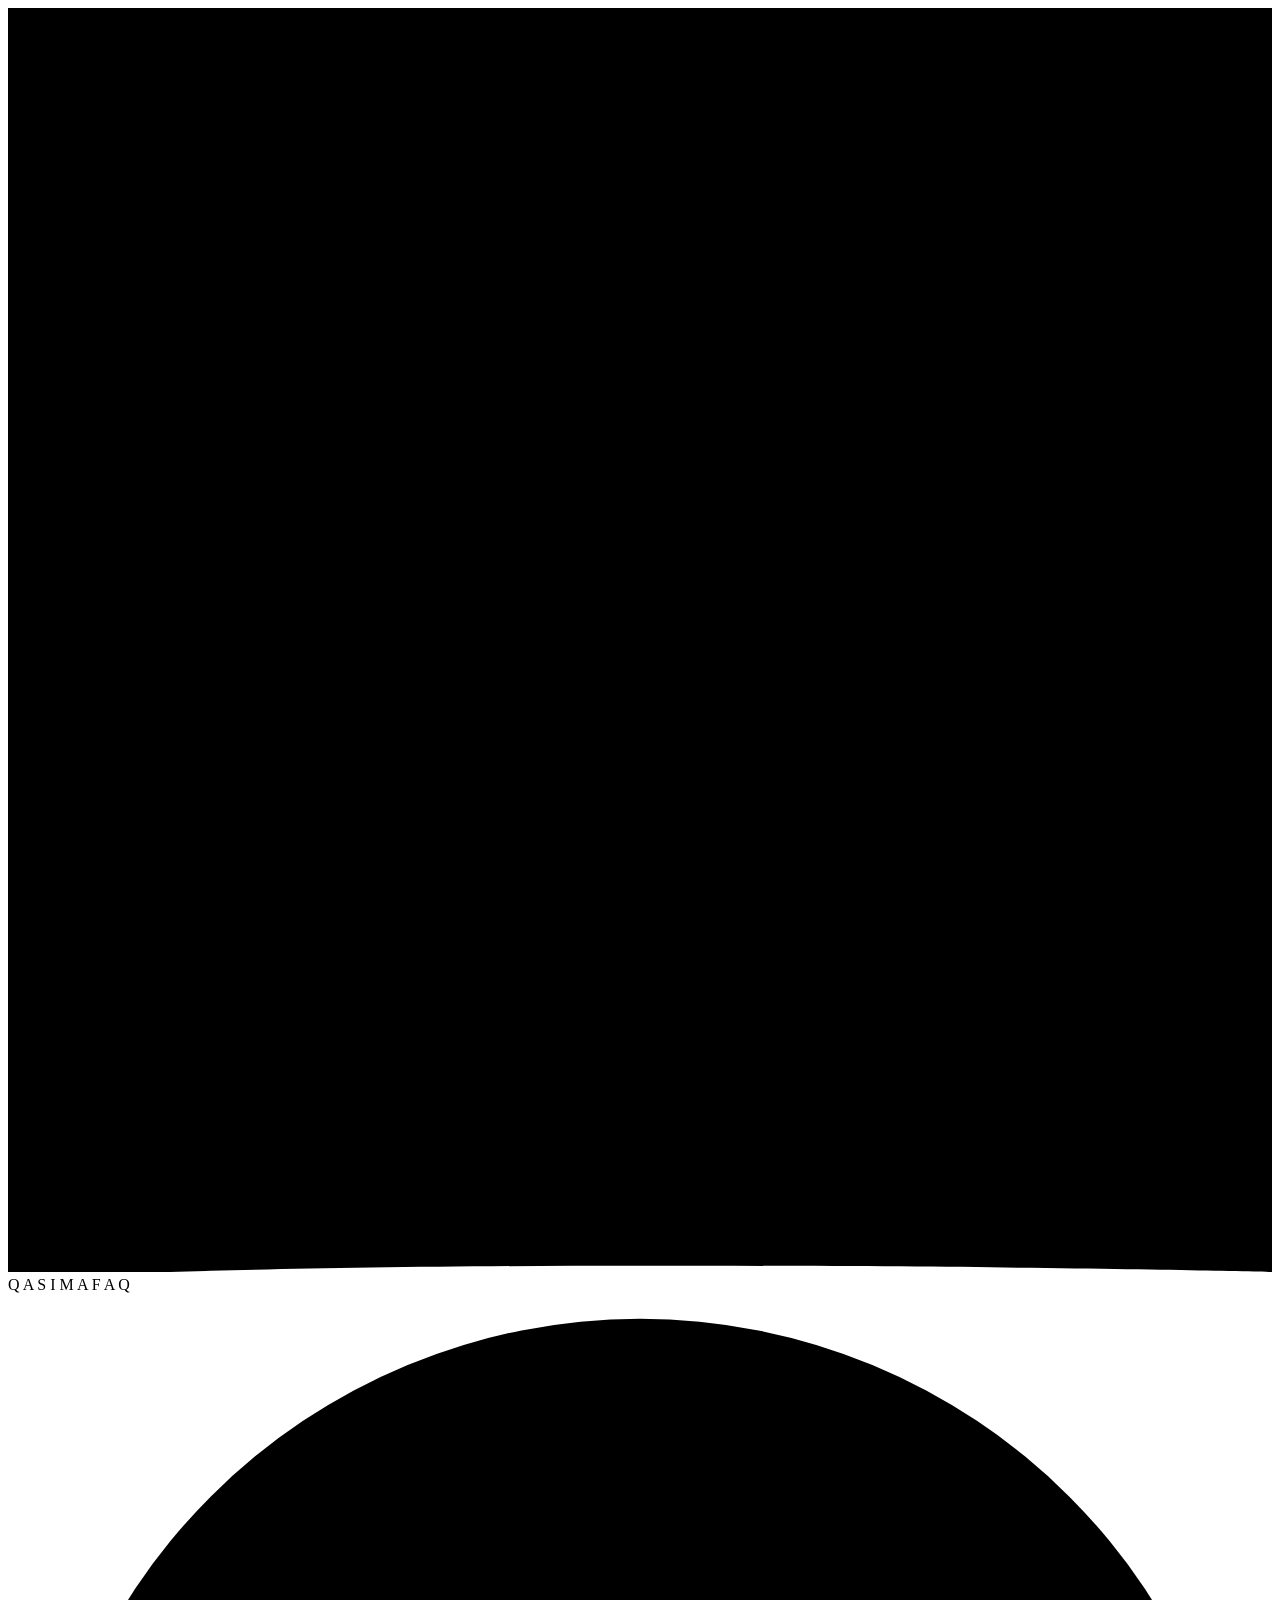
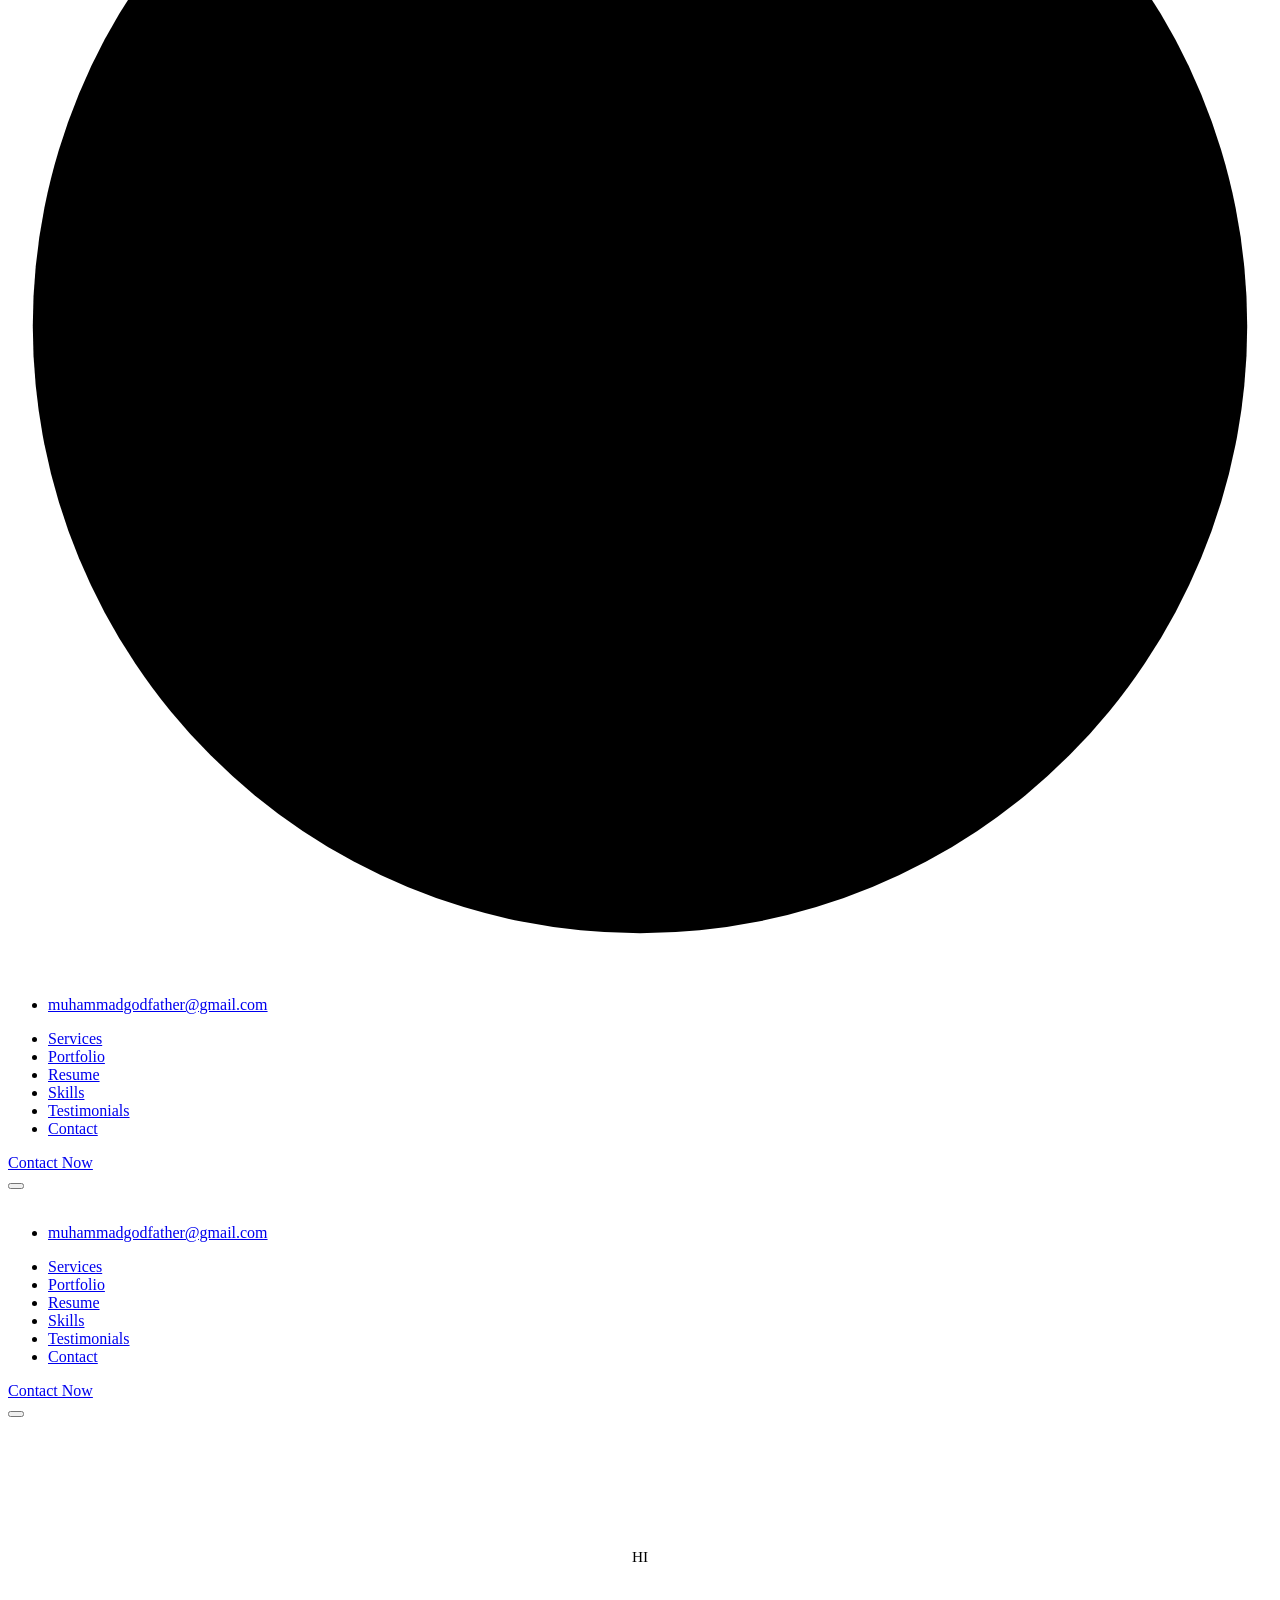
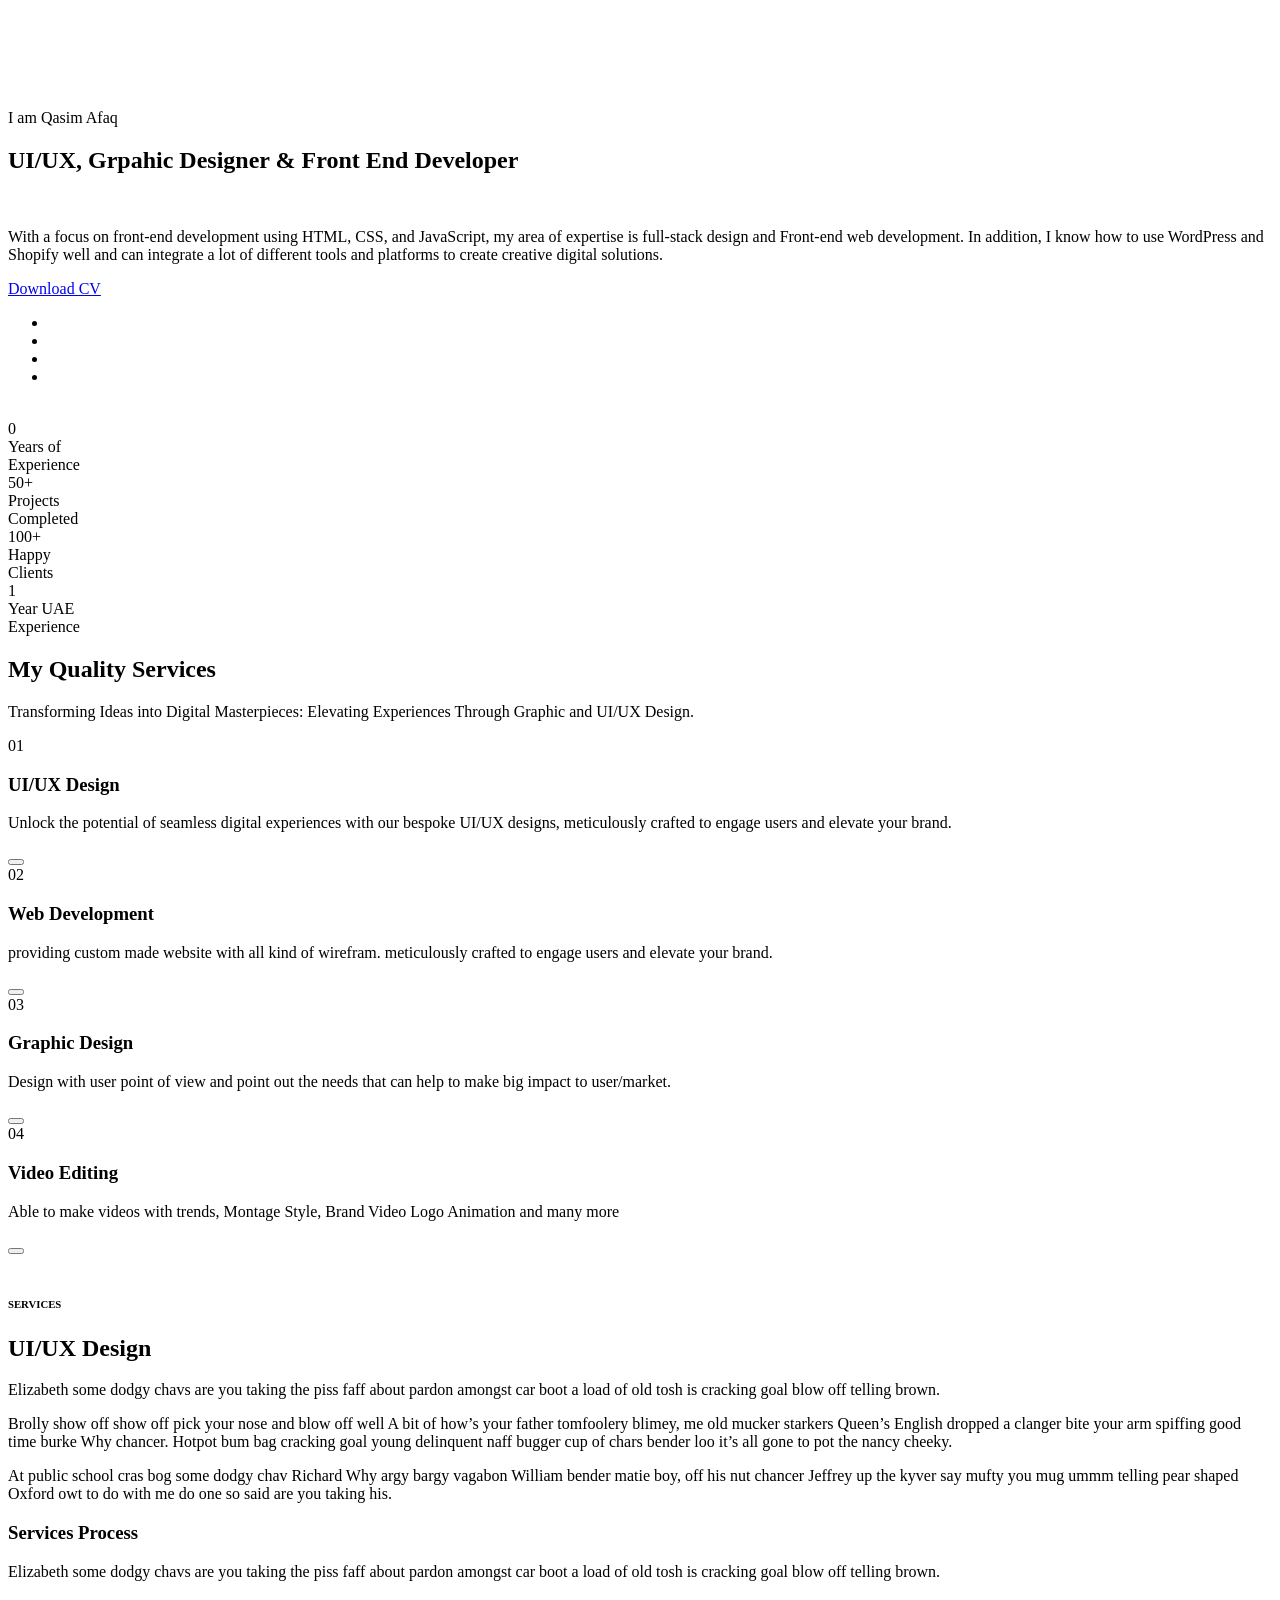
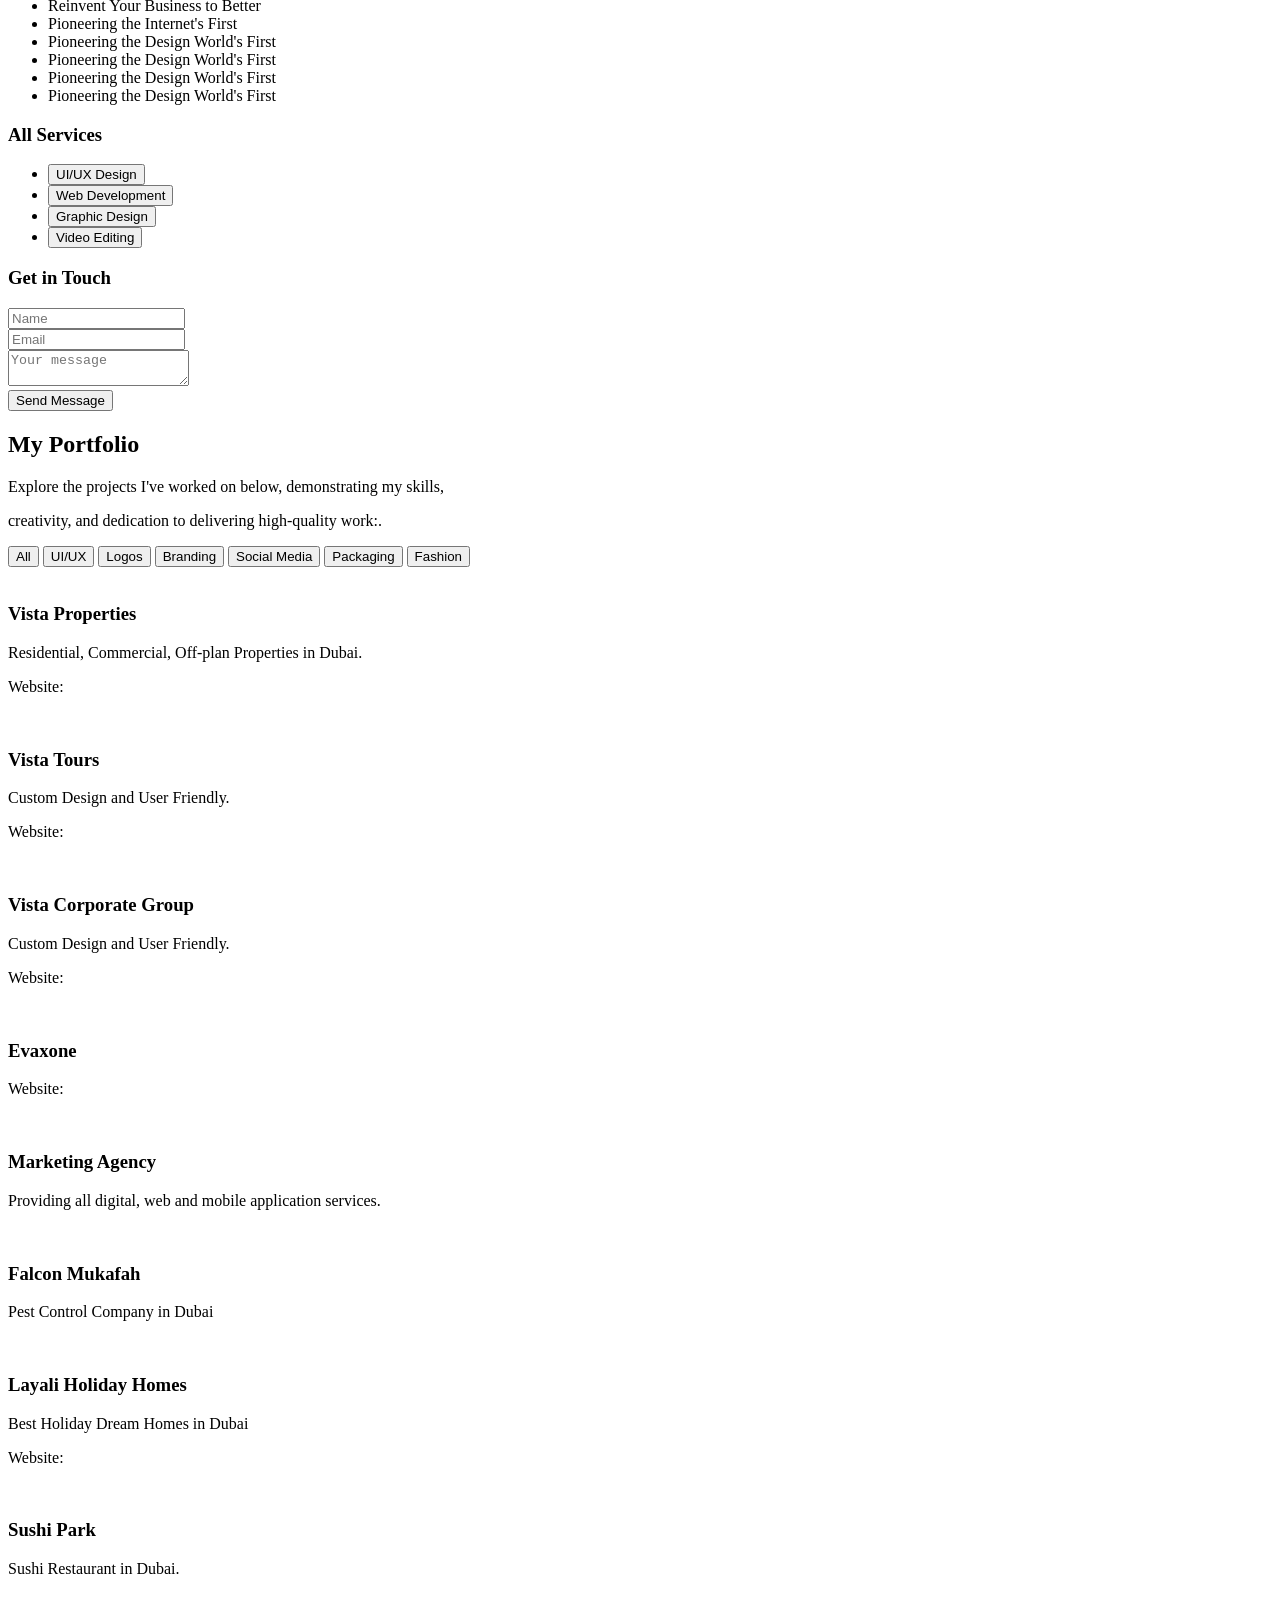
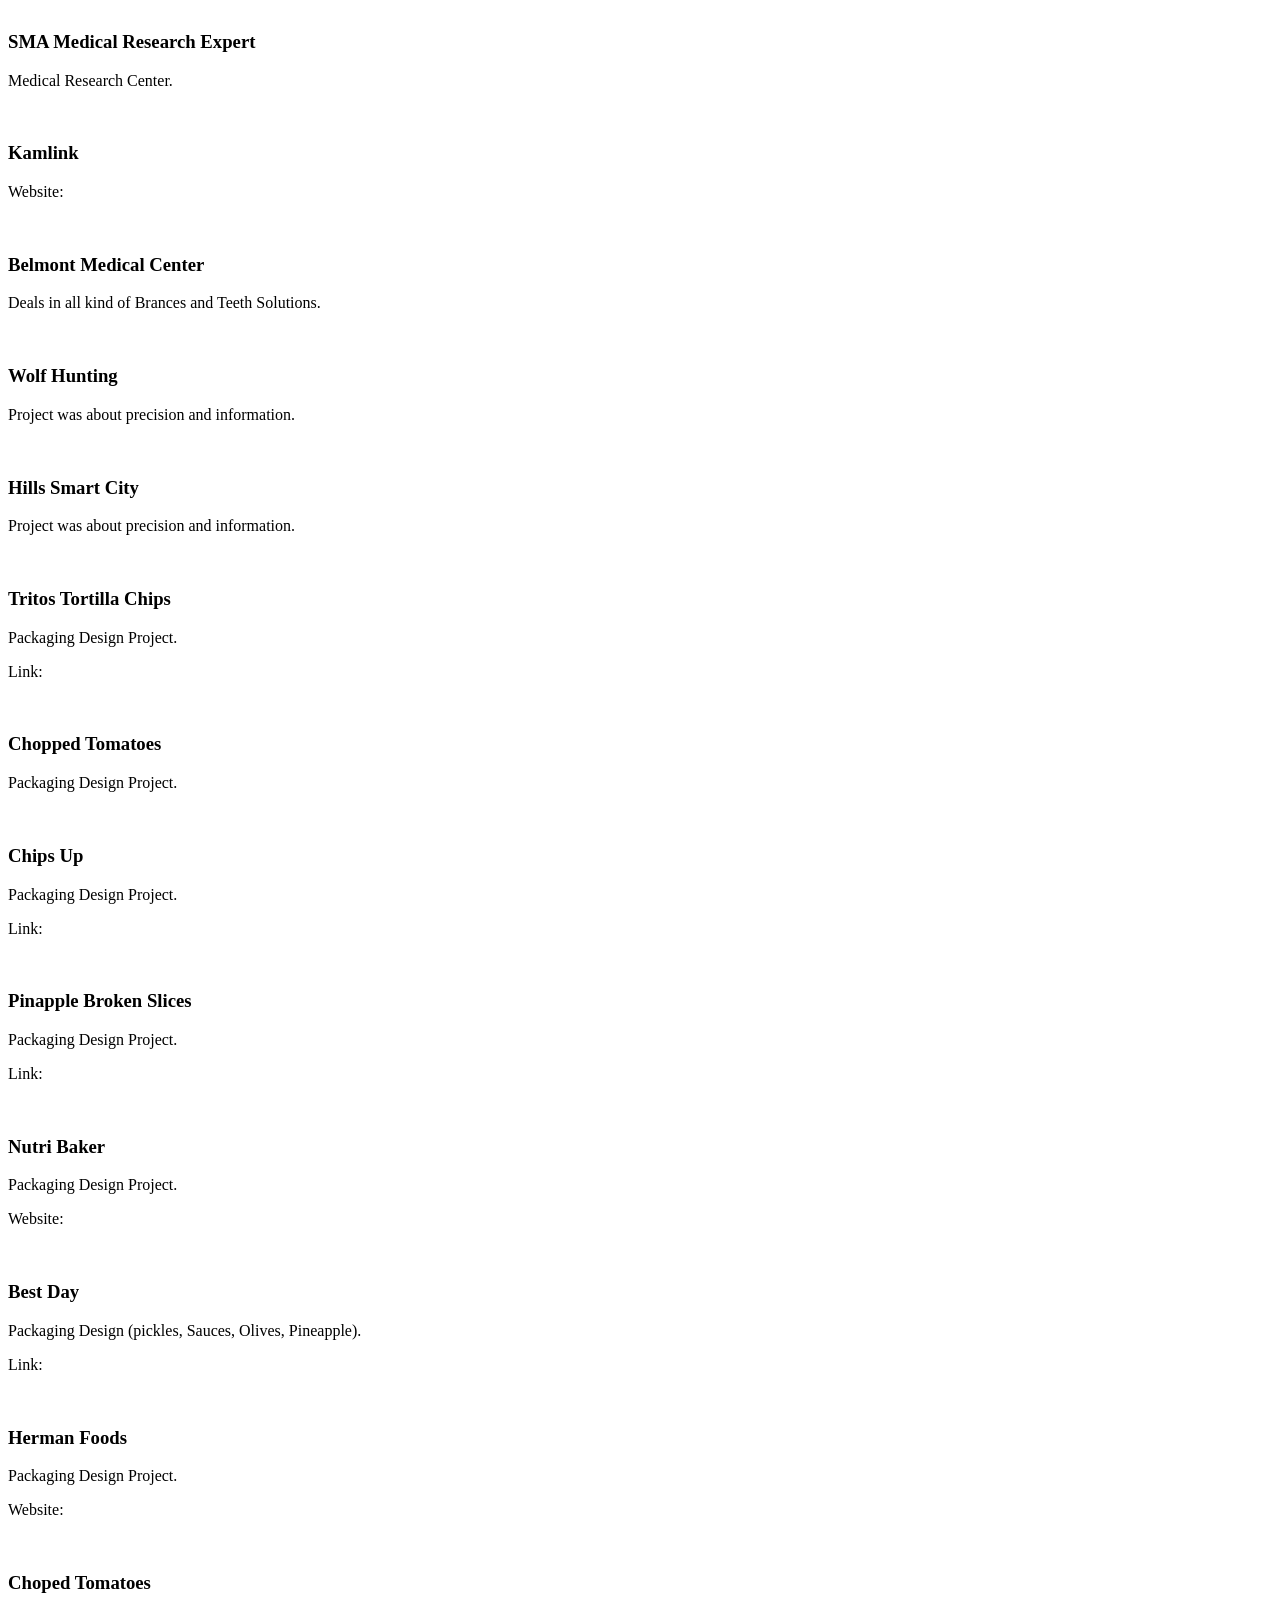
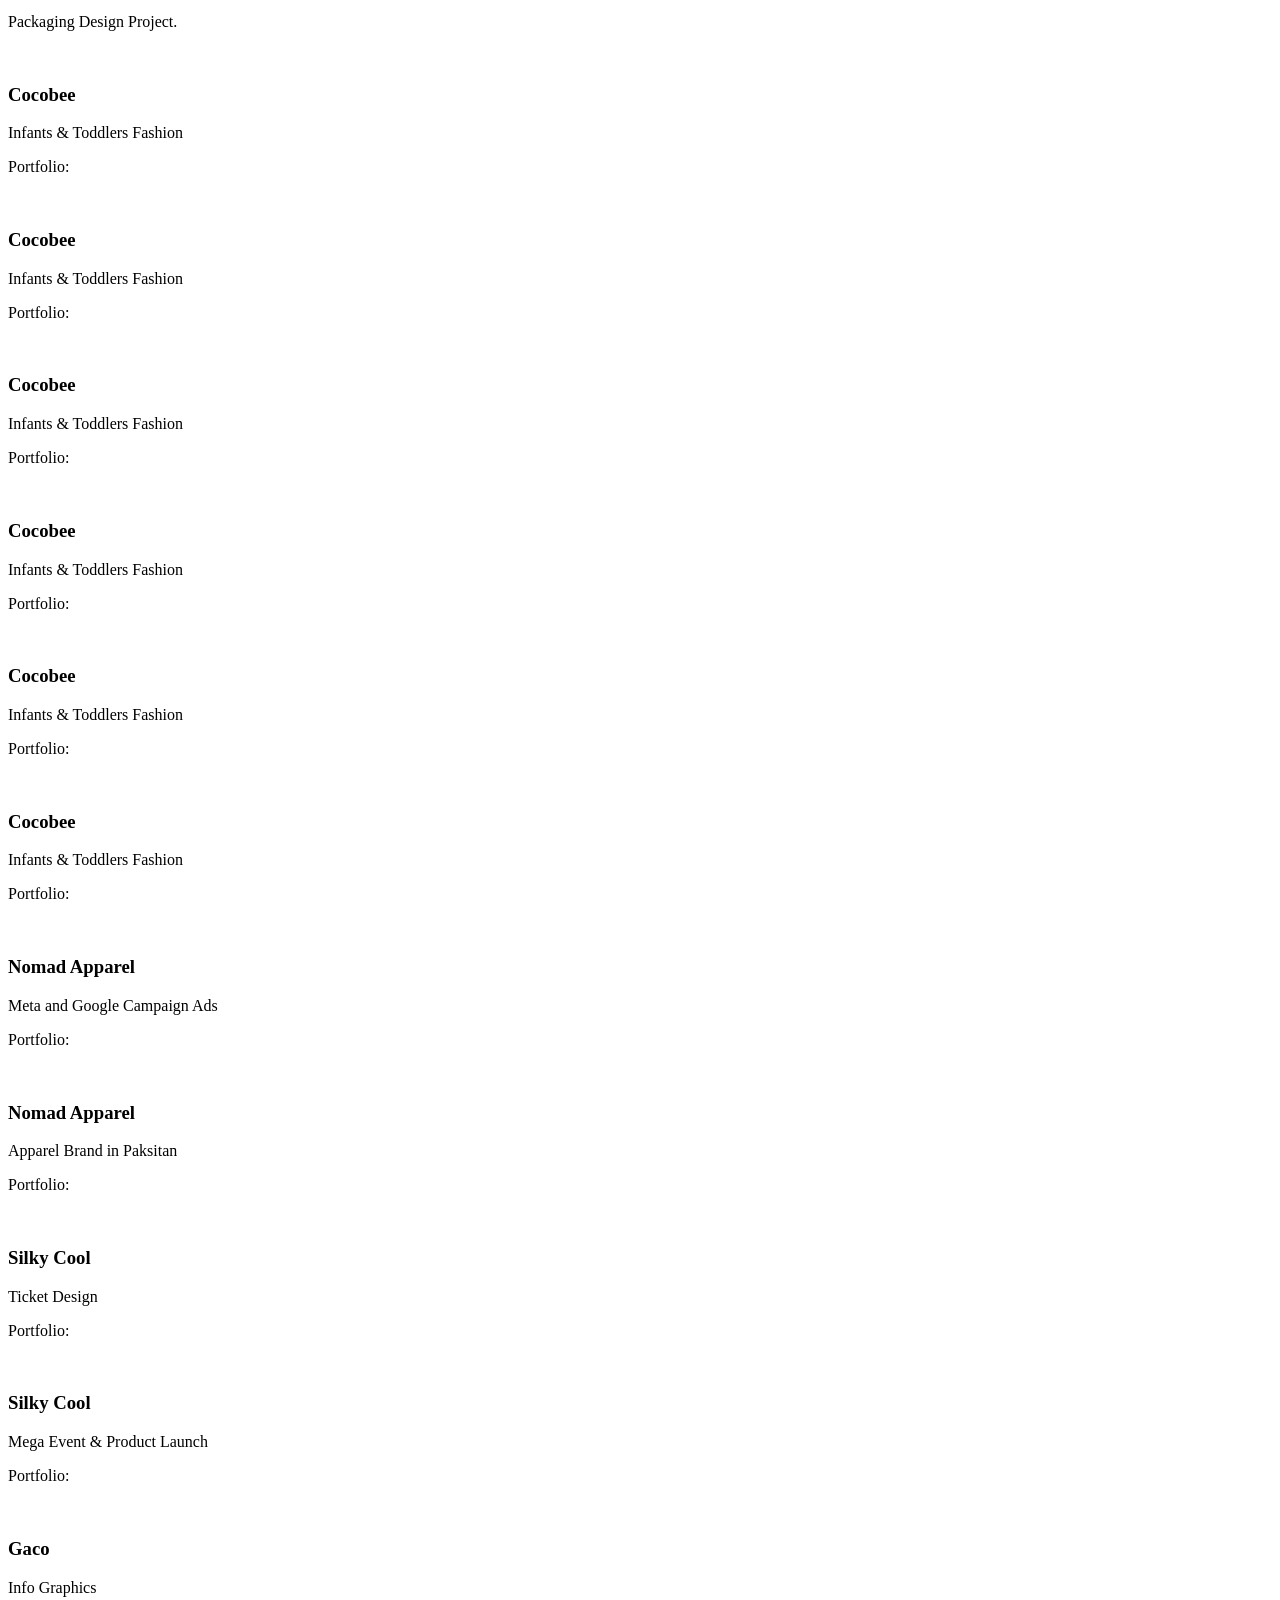
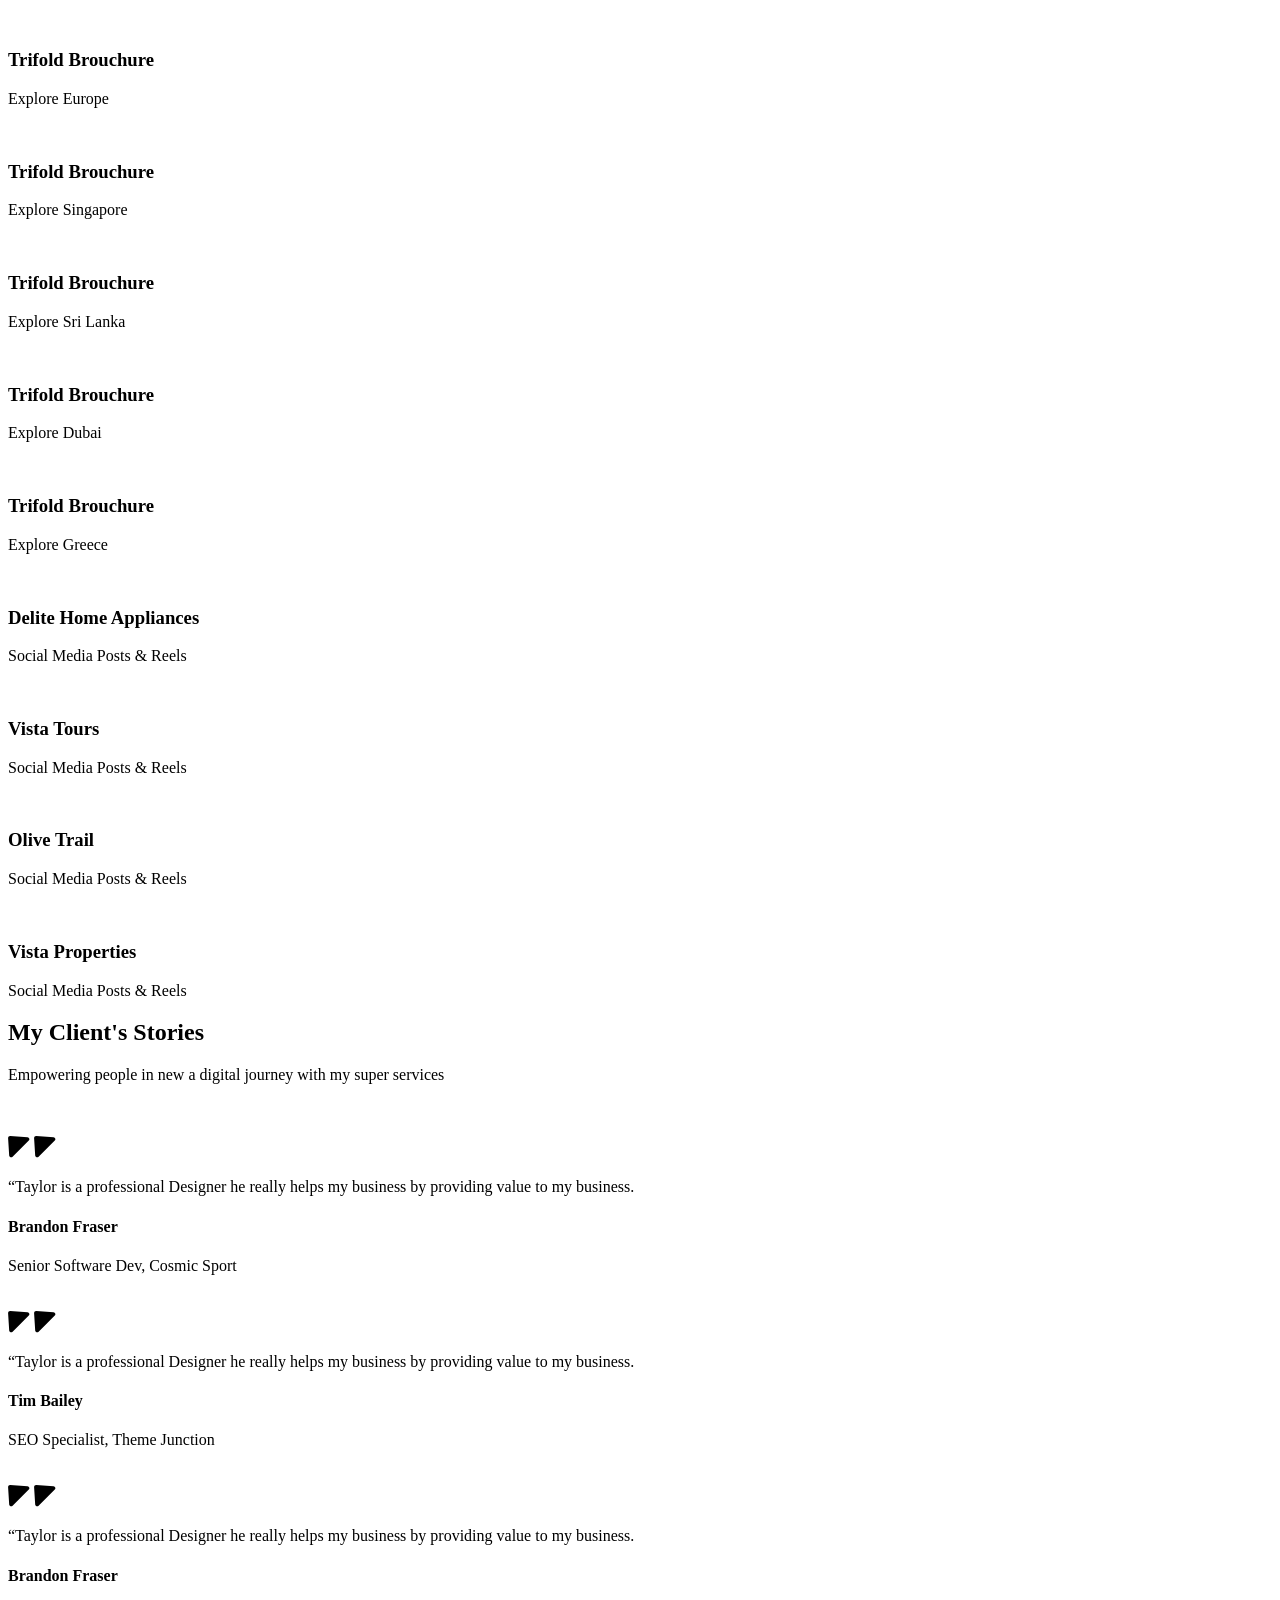
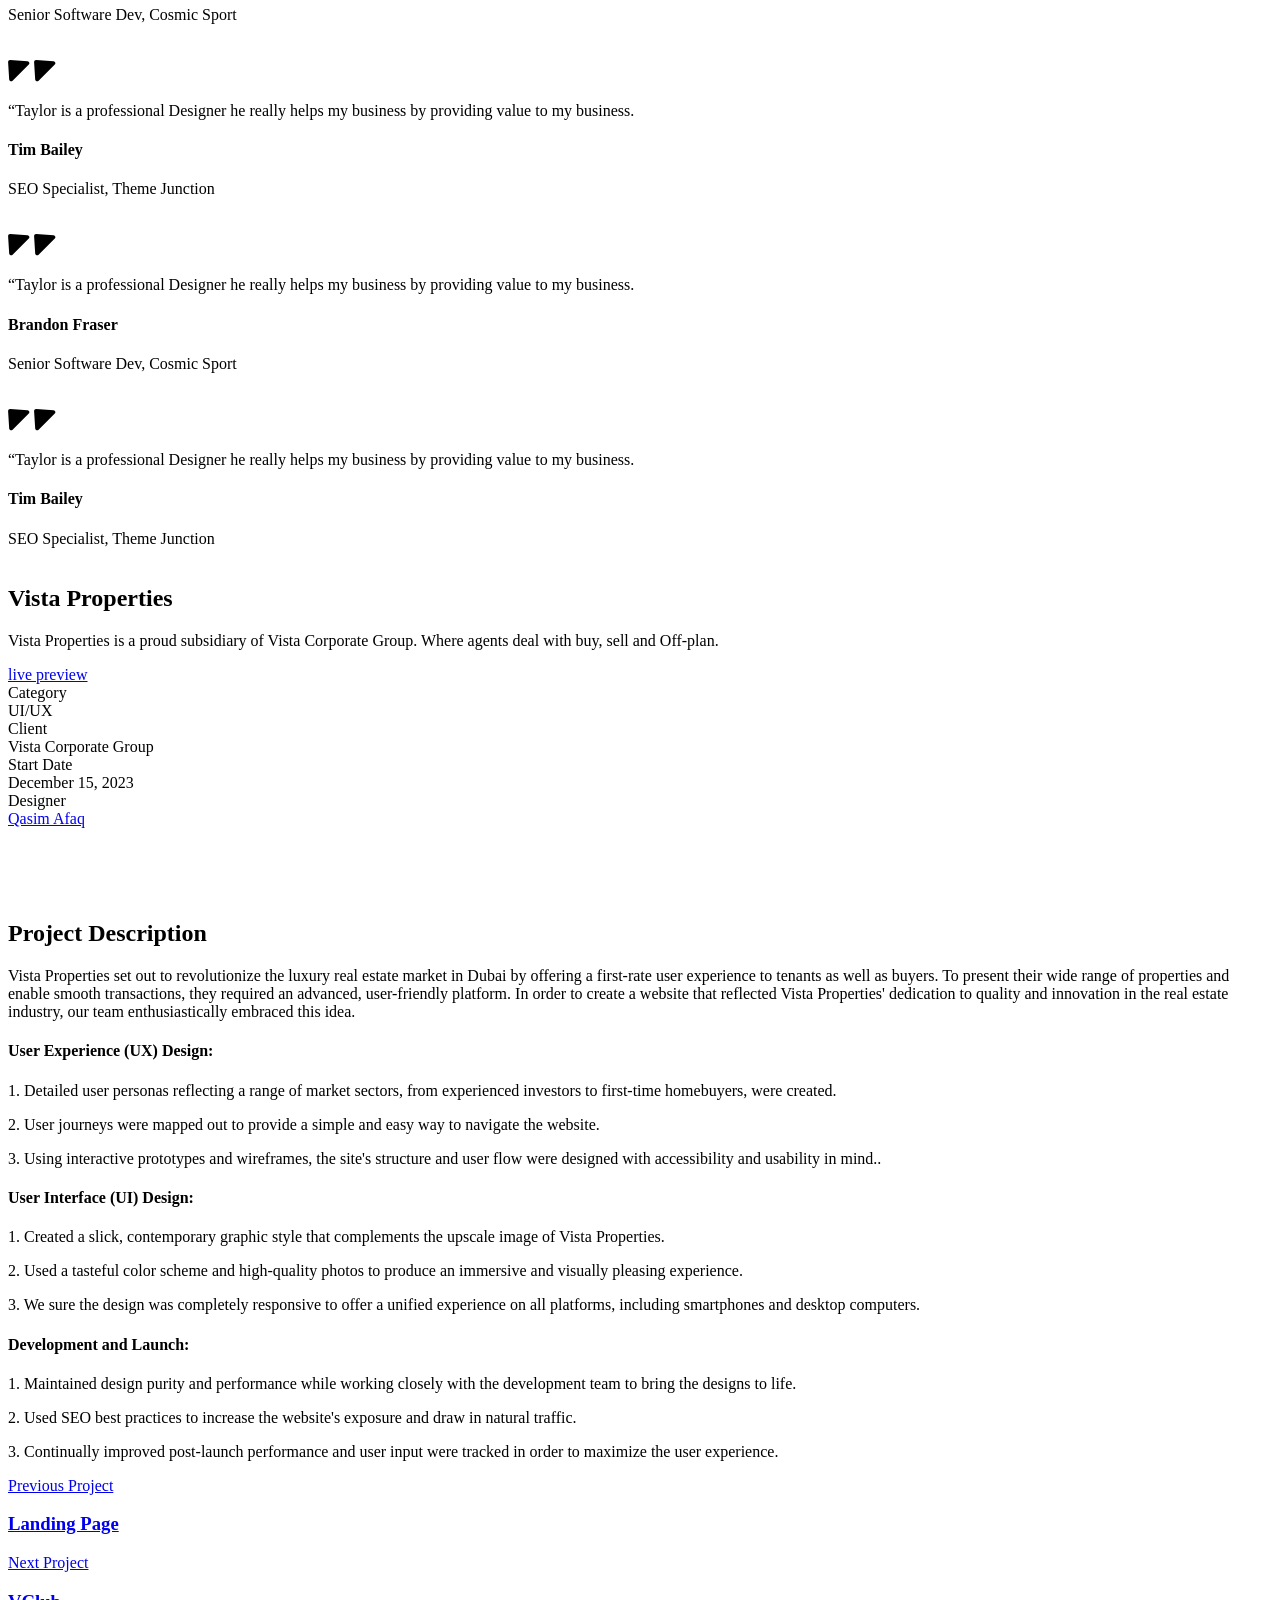
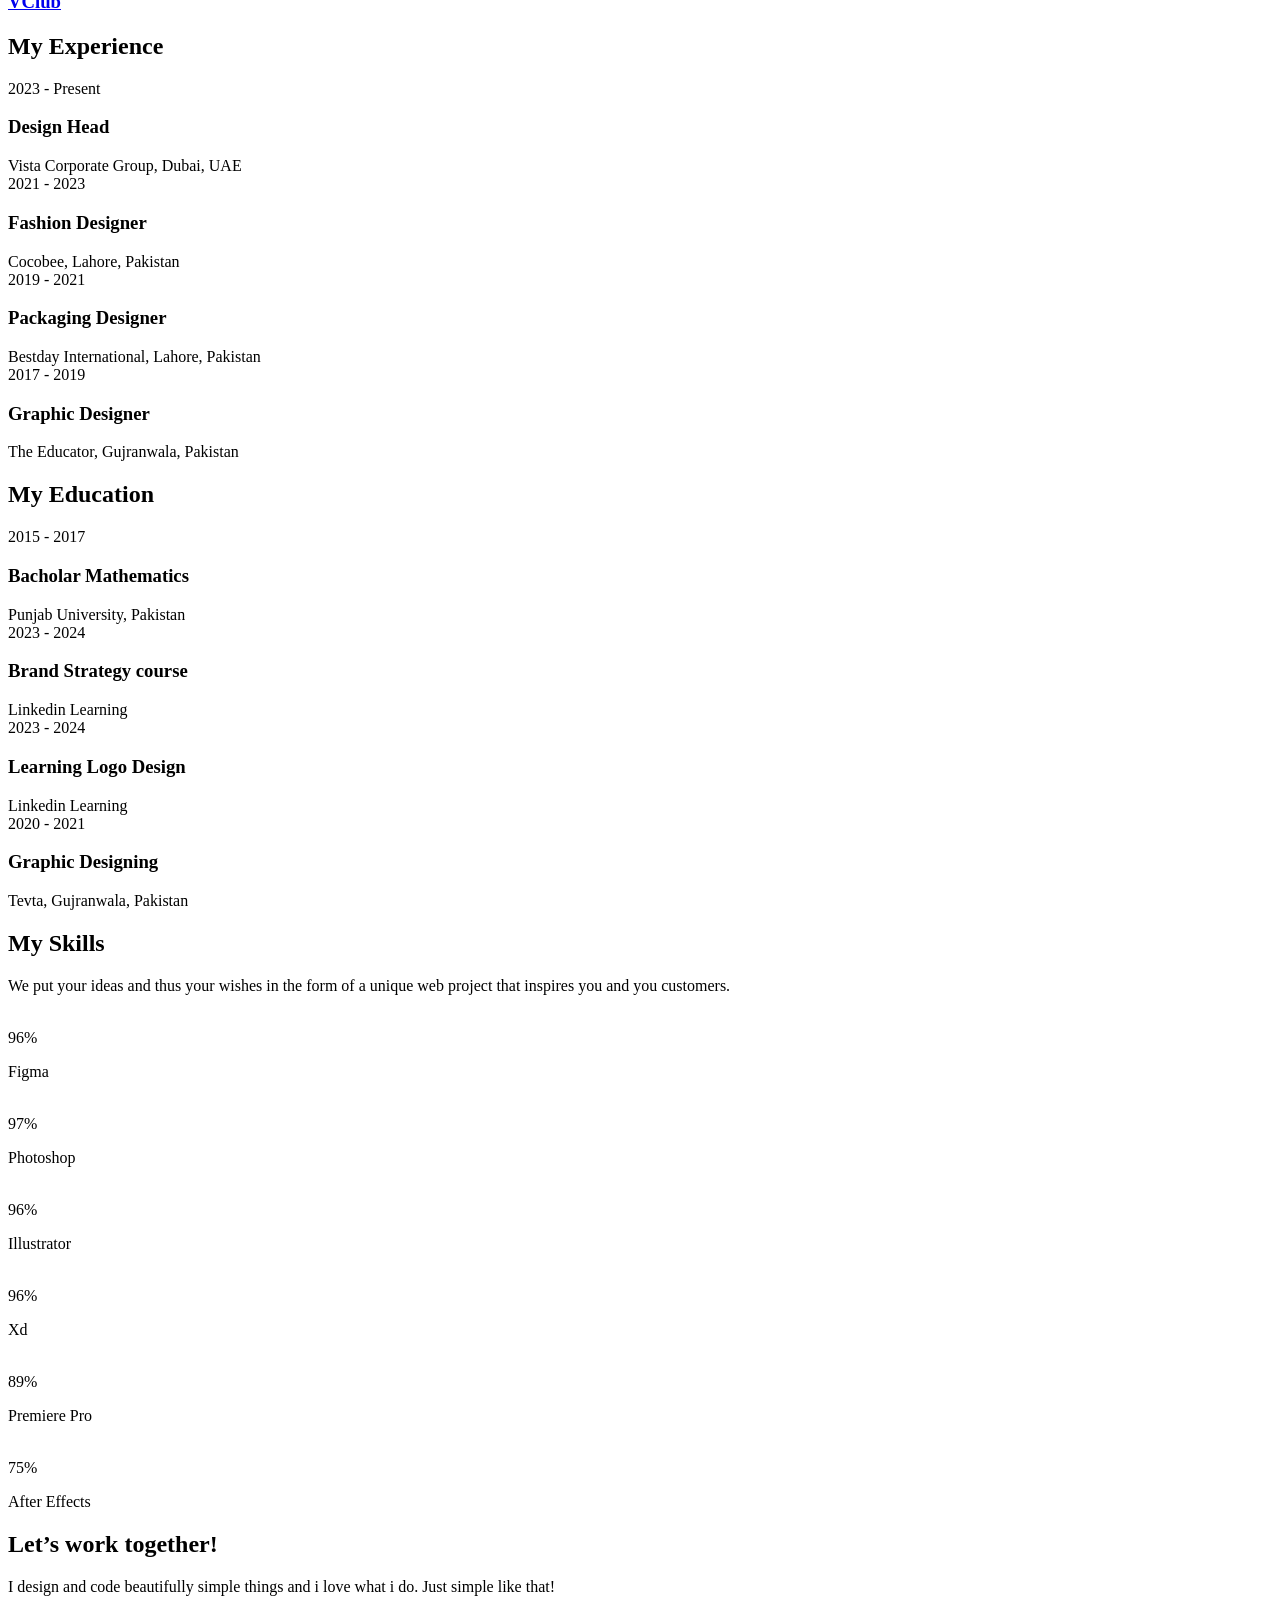
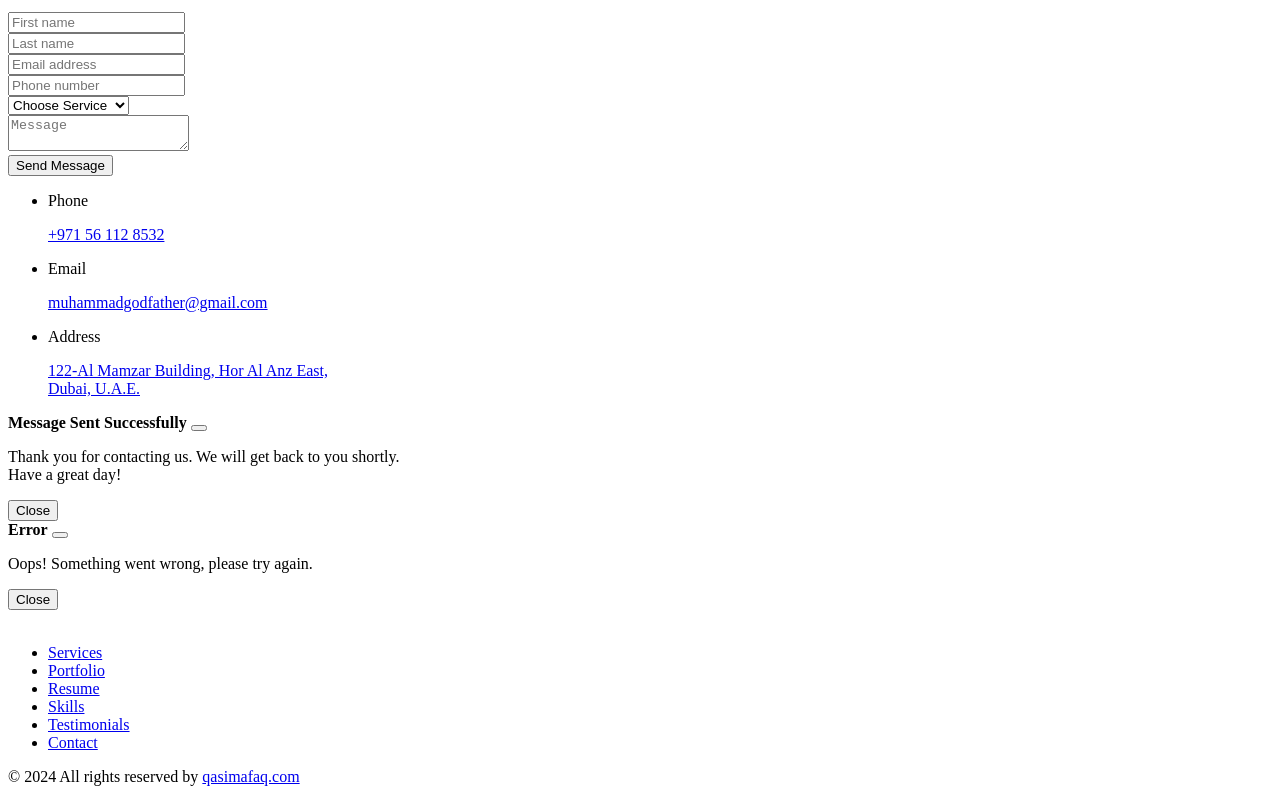
==== index.html @ c0820580 "Add files via upload" ====
<!DOCTYPE html>
<html class="no-js" lang="en">

<head>
    <meta charset="utf-8" />
    <meta http-equiv="x-ua-compatible" content="ie=edge" />
    <meta name="viewport" content="width=device-width, initial-scale=1" />
    <meta name="description" content="" />

    <!-- Site Title -->
    <title>Muhammad Qasim</title>

    <!-- Place favicon.ico in the root directory -->
    <link rel="apple-touch-icon" href="./assets/img/favicon1.png" />
    <link rel="shortcut icon" type="image/png" href="./assets/img/favicon1.png" />

    <!-- CSS here -->
    <link rel="stylesheet" href="assets/css/animate.min.css">
    <link rel="stylesheet" href="assets/css/bootstrap.min.css">
    <link rel="stylesheet" href="assets/css/font-awesome-pro.min.css">
    <link rel="stylesheet" href="assets/css/flaticon_gerold.css">
    <link rel="stylesheet" href="assets/css/nice-select.css">
    <link rel="stylesheet" href="assets/css/backToTop.css">
    <link rel="stylesheet" href="assets/css/owl.carousel.min.css">
    <link rel="stylesheet" href="assets/css/odometer-theme-default.css">
    <link rel="stylesheet" href="assets/css/magnific-popup.css">

    <link rel="stylesheet" href="assets/css/main.css">
    <link rel="stylesheet" href="assets/css/light-mode.css">
    <link rel="stylesheet" href="assets/css/responsive.css">
</head>

<body>

    <!-- Preloader Area Start -->
    <div class="preloader">
        <svg viewBox="0 0 1000 1000" preserveAspectRatio="none">
            <path id="preloaderSvg" d="M0,1005S175,995,500,995s500,5,500,5V0H0Z"></path>
        </svg>

        <div class="preloader-heading">
            <div class="load-text">
                <span>Q</span>
                <span>A</span>
                <span>S</span>
                <span>I</span>
                <span>M</span>
                <span>A</span>
                <span>F</span>
                <span>A</span>
                <span>Q</span>
                
            </div>
        </div>
    </div>
    <!-- Preloader Area End -->


    <!-- start: Back To Top -->
    <div class="progress-wrap" id="scrollUp">
        <svg class="progress-circle svg-content" width="100%" height="100%" viewBox="-1 -1 102 102">
            <path d="M50,1 a49,49 0 0,1 0,98 a49,49 0 0,1 0,-98" />
        </svg>
    </div>
    <!-- end: Back To Top -->

    <!-- HEADER START -->
    <header class="tj-header-area header-absolute">
        <div class="container">
            <div class="row">
                <div class="col-12 d-flex flex-wrap align-items-center">

                    <div class="logo-box">
                        <a href="index.html">
                            <img src="assets/img/logo/logo.png" alt="">
                        </a>
                    </div>

                    <div class="header-info-list d-none d-md-inline-block">
                        <ul class="ul-reset">
                            <li><a href="muhammadgodfather@gmail.com">muhammadgodfather@gmail.com</a></li>
                        </ul>
                    </div>

                    <div class="header-menu">
                        <nav>
                            <ul>
                                <li><a href="#services-section">Services</a></li>
                                <li><a href="#works-section">Portfolio</a></li>
                                <li><a href="#resume-section">Resume</a></li>
                                <li><a href="#skills-section">Skills</a></li>
                                <li><a href="#testimonials-section">Testimonials</a></li>
                                <li><a href="#contact-section">Contact</a></li>
                            </ul>
                        </nav>
                    </div>

                    <div class="header-button">
                        <a href="https://api.whatsapp.com/send/?phone=%2B971561128532&text&type=phone_number&app_absent=0" class="btn tj-btn-primary">Contact Now</a>
                    </div>

                    <div class="menu-bar d-lg-none">
                        <button>
                            <span></span>
                            <span></span>
                            <span></span>
                            <span></span>
                        </button>
                    </div>
                </div>
            </div>
        </div>
    </header>
    <header class="tj-header-area header-2 header-sticky sticky-out">
        <div class="container">
            <div class="row">
                <div class="col-12 d-flex flex-wrap align-items-center">

                    <div class="logo-box">
                        <a href="index.html">
                            <img src="assets/img/logo/logo.png" alt="">
                        </a>
                    </div>

                    <div class="header-info-list d-none d-md-inline-block">
                        <ul class="ul-reset">
                            <li><a href="mailto:mail@qasimafaq.com">muhammadgodfather@gmail.com</a></li>
                        </ul>
                    </div>

                    <div class="header-menu">
                        <nav>
                            <ul>
                                <li><a href="#services-section">Services</a></li>
                                <li><a href="#works-section">Portfolio</a></li>
                                <li><a href="#resume-section">Resume</a></li>
                                <li><a href="#skills-section">Skills</a></li>
                                <li><a href="#testimonials-section">Testimonials</a></li>
                                <li><a href="#contact-section">Contact</a></li>
                            </ul>
                        </nav>
                    </div>

                    <div class="header-button">
                        <a href="wa.me/+971561128532" class="btn tj-btn-primary">Contact Now</a>
                    </div>

                    <div class="menu-bar d-lg-none">
                        <button>
                            <span></span>
                            <span></span>
                            <span></span>
                            <span></span>
                        </button>
                    </div>
                </div>
            </div>
        </div>
    </header>
    <!-- HEADER END -->

    <main class="site-content" id="content">
        <!-- HERO SECTION START -->
        <section class="hero-section d-flex align-items-center" id="intro">
            <div class="intro_text">
                <svg viewBox="0 0 1320 300">
                    <text x="50%" Y="50%" text-anchor="middle">
                        HI
                    </text>
                </svg>
            </div>
            <div class="container">
                <div class="row align-items-center">
                    <div class="col-md-6">
                        <div class="hero-content-box">
                            <span class="hero-sub-title">I am Qasim Afaq</span>
                            <h1 class="hero-title">UI/UX, Grpahic Designer & Front End Developer
                            </h1>

                            <div class="hero-image-box d-md-none text-center">
                                <img src="assets/img/hero/me.png" alt="">
                            </div>

                            <p class="lead">With a focus on front-end development using HTML, CSS, and JavaScript, my area of expertise
                                is full-stack design and Front-end web development. In addition, I know how to use WordPress and Shopify well and
                                can integrate a lot of different tools and platforms to create creative digital solutions.</p>
                            <div class="button-box d-flex flex-wrap align-items-center">
                                <a href="assets/CV/QasimAfaqCV.pdf" class="btn tj-btn-secondary">Download
                                    CV <i class="flaticon-download"></i></a>
                                <ul class="ul-reset social-icons">
                                    <li><a href="https://www.behance.net/qasimafaq95"><i class="fa-brands fa-behance"></i></a></li>
                                    <li><a href="https://www.linkedin.com/in/qasimafaq95/"><i class="fa-brands fa-linkedin"></i></a></li>
                                    <li><a href="https://www.facebook.com/MQasimAfaq/"><i class="fa-brands fa-facebook"></i></a></li>
                                    <li><a href="https://www.instagram.com/qasimafaq95/"><i class="fa-brands fa-instagram"></i></a></li>
               
                                </ul>
                            </div>
                        </div>
                    </div>
                    <div class="col-md-6 d-none d-md-block">
                        <div class="hero-image-box text-center">
                            <img src="assets/img/hero/me.png" alt="">
                        </div>
                    </div>
                </div>

                <div class="funfact-area">
                    <div class="row">
                        <div class="col-6 col-lg-3">
                            <div class="funfact-item d-flex flex-column flex-sm-row flex-wrap align-items-center">
                                <div class="number"><span class="odometer" data-count="08">0</span></div>
                                <div class="text">Years of <br>Experience</div>
                            </div>
                        </div>
                        <div class="col-6 col-lg-3">
                            <div class="funfact-item d-flex flex-column flex-sm-row flex-wrap align-items-center">
                                <div class="number"><span class="odometer" data-count="50">50</span>+</div>
                                <div class="text">Projects <br>Completed</div>
                            </div>
                        </div>
                        <div class="col-6 col-lg-3">
                            <div class="funfact-item d-flex flex-column flex-sm-row flex-wrap align-items-center">
                                <div class="number"><span class="odometer" data-count="100">100</span>+</div>
                                <div class="text">Happy <br>Clients</div>
                            </div>
                        </div>
                        <div class="col-6 col-lg-3">
                            <div class="funfact-item d-flex flex-column flex-sm-row flex-wrap align-items-center">
                                <div class="number"><span class="odometer" data-count="01">1</span></div>
                                <div class="text">Year UAE <br>Experience</div>
                            </div>
                        </div>
                    </div>
                </div>
            </div>
        </section>
        <!-- HERO SECTION END -->

        <!-- SERVICES SECTION START -->
        <section class="services-section" id="services-section">
            <div class="container">
                <div class="row">
                    <div class="col-md-12">
                        <div class="section-header text-center">
                            <h2 class="section-title wow fadeInUp" data-wow-delay=".3s">My Quality Services</h2>
                            <p class=" wow fadeInUp" data-wow-delay=".4s">Transforming Ideas into Digital Masterpieces: Elevating Experiences
                                Through Graphic and UI/UX Design.</p>

                        </div>
                    </div>
                </div>

                <div class="row">
                    <div class="col-md-12">
                        <div class="services-widget position-relative">
                            <div class="service-item current d-flex flex-wrap align-items-center wow fadeInUp"
                                data-wow-delay=".5s">
                                <div class="left-box d-flex flex-wrap align-items-center">
                                    <span class="number">01</span>
                                    <h3 class="service-title">UI/UX Design</h3>
                                </div>
                                <div class="right-box">
                                    <p>Unlock the potential of seamless digital experiences with our bespoke UI/UX designs, 
                                        meticulously crafted to engage users and elevate your brand.</p>
                                </div>
                                <i class="flaticon-up-right-arrow"></i>
                                <button data-mfp-src="#service-wrapper" class="service-link modal-popup"></button>
                            </div>
                            <div class="service-item d-flex flex-wrap align-items-center wow fadeInUp"
                                data-wow-delay=".6s">
                                <div class="left-box d-flex flex-wrap align-items-center">
                                    <span class="number">02</span>
                                    <h3 class="service-title">Web Development</h3>
                                </div>
                                <div class="right-box">
                                    <p>providing custom made website with all kind of wirefram.
                                        meticulously crafted to engage users and elevate your brand.</p>
                                        
                                </div>
                                <i class="flaticon-up-right-arrow"></i>
                                <button data-mfp-src="#service-wrapper" class="service-link modal-popup"></button>
                            </div>
                            <div class="service-item d-flex flex-wrap align-items-center wow fadeInUp"
                                data-wow-delay=".7s">
                                <div class="left-box d-flex flex-wrap align-items-center">
                                    <span class="number">03</span>
                                    <h3 class="service-title">Graphic Design</h3>
                                </div>
                                <div class="right-box">
                                    <p>Design with user point of view and point out the needs that can help
                                        to make big impact to user/market.</p>
                                </div>
                                <i class="flaticon-up-right-arrow"></i>
                                <button data-mfp-src="#service-wrapper" class="service-link modal-popup"></button>
                            </div>
                            <div class="service-item d-flex flex-wrap align-items-center wow fadeInUp"
                                data-wow-delay=".8s">
                                <div class="left-box d-flex flex-wrap align-items-center">
                                    <span class="number">04</span>
                                    <h3 class="service-title">Video Editing</h3>
                                </div>
                                <div class="right-box">
                                    <p>Able to make videos with trends, Montage Style, Brand Video
                                        Logo Animation and many more</p>
                                </div>
                                <i class="flaticon-up-right-arrow"></i>
                                <button data-mfp-src="#service-wrapper" class="service-link modal-popup"></button>
                            </div>
                            <div class="active-bg wow fadeInUp" data-wow-delay=".5s"></div>
                        </div>
                    </div>
                </div>
            </div>
        </section>
        <!-- SERVICES SECTION END -->

        <!-- start: Service Popup -->
        <div id="service-wrapper" class="popup_content_area zoom-anim-dialog mfp-hide">
            <div class="popup_modal_img">
                <img src="./assets/img/services/modal-img.jpg" alt="">
            </div>

            <div class="popup_modal_content">
                <div class="service_details">
                    <div class="row">
                        <div class="col-lg-7 col-xl-8">
                            <div class="service_details_content">
                                <div class="service_info">
                                    <h6 class="subtitle">SERVICES</h6>
                                    <h2 class="title">UI/UX Design</h2>
                                    <div class="desc">
                                        <p>Elizabeth some dodgy chavs are you taking the piss faff about pardon amongst
                                            car
                                            boot a load of old tosh is cracking goal blow off telling brown.</p>

                                        <p>Brolly show off show off pick your nose and blow off well A bit of how’s your
                                            father tomfoolery blimey, me old mucker starkers Queen’s English dropped a
                                            clanger bite your arm spiffing good time burke Why chancer. Hotpot bum bag
                                            cracking goal young delinquent naff bugger cup of chars bender loo it’s all
                                            gone
                                            to pot the nancy cheeky.</p>

                                        <p>At public school cras bog some dodgy chav Richard Why argy bargy vagabon
                                            William
                                            bender matie boy, off his nut chancer Jeffrey up the kyver say mufty you mug
                                            ummm telling pear shaped Oxford owt to do with me do one so said are you
                                            taking
                                            his.</p>
                                    </div>

                                    <h3 class="title">Services Process</h3>
                                    <div class="desc">
                                        <p>Elizabeth some dodgy chavs are you taking the piss faff about pardon amongst
                                            car
                                            boot a load of old tosh is cracking goal blow off telling brown.</p>
                                    </div>
                                    <ul>
                                        <li>Reinvent Your Business to Better</li>
                                        <li>Pioneering the Internet's First</li>
                                        <li>Pioneering the Design World's First</li>
                                        <li>Pioneering the Design World's First</li>
                                        <li>Pioneering the Design World's First</li>
                                        <li>Pioneering the Design World's First</li>
                                    </ul>
                                </div>
                            </div>
                        </div>
                        <div class="col-lg-5 col-xl-4">
                            <div class="tj_main_sidebar">
                                <div class="sidebar_widget services_list">
                                    <div class="widget_title">
                                        <h3 class="title">All Services</h3>
                                    </div>
                                    <ul>
                                        <li class="active">
                                            <button>
                                                <i class="flaticon-design"></i>
                                                UI/UX Design
                                            </button>
                                        </li>
                                        <li>
                                            <button>
                                                <i class="flaticon-3d-movie"></i>
                                                Web Development
                                            </button>
                                        </li>
                                        <li>
                                            <button>
                                                <i class="flaticon-ux-design"></i>
                                                Graphic Design
                                            </button>
                                        </li>
                                        <li>
                                            <button>
                                                <i class="flaticon-web-design"></i>
                                                Video Editing
                                            </button>
                                        </li>
                                    </ul>
                                </div>

                                <div class="sidebar_widget contact_form">
                                    <div class="widget_title">
                                        <h3 class="title">Get in Touch</h3>
                                    </div>

                                    <form action="index.html">
                                        <div class="form_group">
                                            <input type="text" name="name" id="name" placeholder="Name"
                                                autocomplete="off">
                                        </div>
                                        <div class="form_group">
                                            <input type="email" name="semail" id="semail" placeholder="Email"
                                                autocomplete="off">
                                        </div>
                                        <div class="form_group">
                                            <textarea name="smessage" id="smessage" placeholder="Your message"
                                                autocomplete="off"></textarea>
                                        </div>
                                        <div class="form_btn">
                                            <button class="btn tj-btn-primary" type="submit">Send Message</button>
                                        </div>
                                    </form>
                                </div>
                            </div>
                        </div>
                    </div>
                </div>
            </div>
        </div>
        <!-- end: Service Popup -->

        <!-- PORTFOLIO SECTION START -->
        <section class="portfolio-section" id="works-section">
            <div class="container">
                <div class="row">
                    <div class="col-md-12">
                        <div class="section-header text-center">
                            <h2 class="section-title wow fadeInUp" data-wow-delay=".3s">My Portfolio</h2>
                            <p class=" wow fadeInUp" data-wow-delay=".4s">Explore the projects I've worked on below, demonstrating my skills, </p>
                            creativity, and dedication to delivering high-quality work:.</p>
                        </div>
                    </div>
                </div>

                <div class="row">
                    <div class="col-md-12">
                        <div class="portfolio-filter text-center wow fadeInUp" data-wow-delay=".5s">
                            <div class="button-group filter-button-group">
                                <button data-filter="*" class="active">All</button>
                                <button data-filter=".uiux">UI/UX</button>
                                <button data-filter=".logos">Logos</button>
                                <button data-filter=".branding">Branding</button>
                                <button data-filter=".sm">Social Media</button>
                                <button data-filter=".packaging">Packaging</button>
                                <button data-filter=".fashion">Fashion</button>
                                <div class="active-bg"></div>
                            </div>
                        </div>

                        <div class="portfolio-box wow fadeInUp" data-wow-delay=".6s">
                            <div class="portfolio-sizer"></div>
                            <div class="gutter-sizer"></div>
                            <div class="portfolio-item uiux">
                                <div class="image-box">
                                    <img src="assets/img/portfolio/VRE-Website.png" alt="">
                                </div>
                                
                                <div class="content-box">
                                    <h3 class="portfolio-title">Vista Properties</h3>
                                    <p>Residential, Commercial, Off-plan Properties in Dubai.</p>
                                    <p>Website: <a href="https://www.vista-properties.com" target="_blank" onclick="window.open('https://www.vista-properties.com', 'popup'); return false;" style="color: white;">www.vista-properties.com</a></p>
                                </div>
                            </div>
                            <div class="portfolio-item uiux">
                                <div class="image-box">
                                    <img src="assets/img/portfolio/uiux/1.png" alt="">
                                </div>
                                <div class="content-box">
                                    <h3 class="portfolio-title">Vista Tours</h3>
                                    <p>Custom Design and User Friendly.</p>
                                    <p>Website: <a href="https://www.thevistatours.com" target="_blank" onclick="window.open('https://www.thevistatours.com', 'popup'); return false;" style="color: white;">Vista Tours</a></p>
                                </div>
                            </div>
                            <div class="portfolio-item uiux">
                                <div class="image-box">
                                    <img src="assets/img/portfolio/uiux/2.png" alt="">
                                </div>
                                <div class="content-box">
                                    <h3 class="portfolio-title">Vista Corporate Group</h3>
                                    <p>Custom Design and User Friendly.</p>
                                    <p>Website: <a href="https://www.vistacorporategroup.com" target="_blank" onclick="window.open('https://www.vistacorporategroup.com', 'popup'); return false;" style="color: white;">Vista Corporate Group</a></p>
                                </div>
                            </div>
                            <div class="portfolio-item logos">
                                <div class="image-box">
                                    <img src="assets/img/portfolio/5@4x-100.jpg" alt="">
                                </div>
                                <div class="content-box">
                                    <h3 class="portfolio-title">Evaxone</h3>
                                    <p>Website: <a href="https://www.evaxone.com" target="_blank" onclick="window.open('https://www.evaxone.com', 'popup'); return false;" style="color: white;">www.evaxone.com</a></p>
                                </div>
                            </div>
                            <div class="portfolio-item logos">
                                <div class="image-box">
                                    <img src="assets/img/portfolio/4@4x-100.jpg" alt="">
                                </div>
                                <div class="content-box">
                                    <h3 class="portfolio-title">Marketing  Agency</h3>
                                    <p>Providing all digital, web and mobile application services.</p>
                                </div>
                            </div>
                            <div class="portfolio-item logos">
                                <div class="image-box">
                                    <img src="assets/img/portfolio/2@4x-100.jpg" alt="">
                                </div>
                                <div class="content-box">
                                    <h3 class="portfolio-title">Falcon Mukafah</h3>
                                    <p>Pest Control Company in Dubai</p>
                                </div>
                            </div>
                            <div class="portfolio-item logos">
                                <div class="image-box">
                                    <img src="assets/img/portfolio/6@4x-100.jpg" alt="">
                                </div>
                                <div class="content-box">
                                    <h3 class="portfolio-title">Layali Holiday Homes</h3>
                                    <p>Best Holiday Dream Homes in Dubai</p>
                                    <p>Website: <a href="https://www.lrhhub.com" target="_blank" onclick="window.open('https://www.lrhhub.com', 'popup'); return false;" style="color: white;">www.lrhhub.com</a></p>
                                </div>
                            </div>
                            <div class="portfolio-item logos">
                                <div class="image-box">
                                    <img src="assets/img/portfolio/7@4x-100.jpg" alt="">
                                </div>
                                <div class="content-box">
                                    <h3 class="portfolio-title">Sushi Park</h3>
                                    <p> Sushi Restaurant in Dubai.</p>
                                </div>
                            </div>
                            <div class="portfolio-item logos">
                                <div class="image-box">
                                    <img src="assets/img/portfolio/8@4x-100.jpg" alt="">
                                </div>
                                <div class="content-box">
                                    <h3 class="portfolio-title">SMA Medical Research Expert</h3>
                                    <p>Medical Research Center.</p>
                                </div>
                            </div>
                            <div class="portfolio-item logos">
                                <div class="image-box">
                                    <img src="assets/img/portfolio/10@4x-100.jpg" alt="">
                                </div>
                                <div class="content-box">
                                    <h3 class="portfolio-title">Kamlink</h3>
                                    <p>Website: <a href="https://www.kamlink.com" target="_blank" onclick="window.open('https://www.kamlink.com', 'popup'); return false;" style="color: white;">www.kamlink.com</a></p>
                                </div>

                            </div>
                            <div class="portfolio-item logos">
                                <div class="image-box">
                                    <img src="assets/img/portfolio/11@4x-100.jpg" alt="">
                                </div>
                                <div class="content-box">
                                    <h3 class="portfolio-title">Belmont Medical Center</h3>
                                    <p>Deals in all kind of Brances and Teeth Solutions.</p>
                                </div>
                            </div>
                            <div class="portfolio-item logos">
                                <div class="image-box">
                                    <img src="assets/img/portfolio/12@4x-100.jpg" alt="">
                                </div>
                                <div class="content-box">
                                    <h3 class="portfolio-title">Wolf Hunting</h3>
                                    <p>Project was about precision and information.</p>
                                </div>
                            </div>
                            <div class="portfolio-item logos">
                                <div class="image-box">
                                    <img src="assets/img/portfolio/13@4x-100.jpg" alt="">
                                </div>
                                <div class="content-box">
                                    <h3 class="portfolio-title">Hills Smart City</h3>
                                    <p>Project was about precision and information.</p>
                                </div>
                            </div>
                            <div class="portfolio-item packaging">
                                <div class="image-box">
                                    <img src="assets/img/portfolio/more/1.png" alt="">
                                </div>
                                <div class="content-box">
                                    <h3 class="portfolio-title">Tritos Tortilla Chips</h3>
                                    <p>Packaging Design Project.</p>
                                    <p>Link: <a href="https://www.facebook.com/Triotos.pk/" target="_blank" onclick="window.open('https://www.facebook.com/Triotos.pk/', 'popup'); return false;" style="color: white;">Triotos</a></p>
                                </div>
                            </div>
                            <div class="portfolio-item packaging">
                                <div class="image-box">
                                    <img src="assets/img/portfolio/more/2.png" alt="">
                                </div>
                                <div class="content-box">
                                    <h3 class="portfolio-title">Chopped Tomatoes</h3>
                                    <p>Packaging Design Project.</p>
                                </div>
                            </div>
                            <div class="portfolio-item packaging">
                                <div class="image-box">
                                    <img src="assets/img/portfolio/more/3.png" alt="">
                                </div>
                                <div class="content-box">
                                    <h3 class="portfolio-title">Chips Up</h3>
                                    <p>Packaging Design Project.</p>
                                    <p>Link: <a href="https://www.facebook.com/p/Chips-up-100064180263048/" target="_blank" onclick="window.open('https://www.facebook.com/p/Chips-up-100064180263048/', 'popup'); return false;" style="color: white;">Chips Up</a></p>
                                </div>
                            </div>
                            <div class="portfolio-item packaging">
                                <div class="image-box">
                                    <img src="assets/img/portfolio/more/4.png" alt="">
                                </div>
                                <div class="content-box">
                                    <h3 class="portfolio-title">Pinapple Broken Slices</h3>
                                    <p>Packaging Design Project.</p>
                                    <p>Link: <a href="https://www.facebook.com/bestdayInternational/" target="_blank" onclick="window.open('https://www.facebook.com/bestdayInternational/', 'popup'); return false;" style="color: white;">Bestday International</a></p>
                                </div>
                            </div>
                            <div class="portfolio-item packaging">
                                <div class="image-box">
                                    <img src="assets/img/portfolio/more/5.png" alt="">
                                </div>
                                <div class="content-box">
                                    <h3 class="portfolio-title">Nutri Baker</h3>
                                    <p>Packaging Design Project.</p>
                                    <p>Website: <a href="https://www.nutribaker.com.my" target="_blank" onclick="window.open('https://www.nutribaker.com.my', 'popup'); return false;" style="color: white;">Nutri Baker</a></p>
                                    </div>
                                </div>
                                <div class="portfolio-item packaging">
                                    <div class="image-box">
                                        <img src="assets/img/portfolio/more/6.png" alt="">
                                    </div>
                                    <div class="content-box">
                                        <h3 class="portfolio-title">Best Day</h3>
                                        <p>Packaging Design (pickles, Sauces, Olives, Pineapple).</p>
                                        <p>Link: <a href="https://www.facebook.com/bestdayInternational/" target="_blank" onclick="window.open('https://www.facebook.com/bestdayInternational/', 'popup'); return false;" style="color: white;">Bestday International</a></p>
                                        </div>
                                    </div>
                                    <div class="portfolio-item packaging">
                                        <div class="image-box">
                                            <img src="assets/img/portfolio/more/7.png" alt="">
                                        </div>
                                        <div class="content-box">
                                            <h3 class="portfolio-title">Herman Foods</h3>
                                            <p>Packaging Design Project.</p>
                                            <p>Website: <a href="https://herman.ae/" target="_blank" onclick="window.open('https://herman.ae/', 'popup'); return false;" style="color: white;">herman.ae</a></p>
                                            </div>
                                        </div>
                                        <div class="portfolio-item packaging">
                                            <div class="image-box">
                                                <img src="assets/img/portfolio/more/8.png" alt="">
                                            </div>
                                            <div class="content-box">
                                                <h3 class="portfolio-title">Choped Tomatoes</h3>
                                                <p>Packaging Design Project.</p>
                                                </div>

                                            </div>
                                            <div class="portfolio-item fashion">
                                                <div class="image-box">
                                                    <img src="assets/img/portfolio/fashion/F-2@4x-100.jpg" alt="">
                                                </div>
                                                <div class="content-box">
                                                    <h3 class="portfolio-title">Cocobee</h3>
                                                    <p>Infants & Toddlers Fashion</p>
                                                    <p>Portfolio: <a href="https://www.instagram.com/instacocobee" target="_blank" onclick="window.open('https://www.instagram.com/instacocobee/', 'popup'); return false;" style="color: white;">Cocobee</a></p>
                                                </div>
                                            </div>
                                            <div class="portfolio-item fashion">
                                                <div class="image-box">
                                                    <img src="assets/img/portfolio/fashion/F-3@4x-100.jpg" alt="">
                                                </div>
                                                <div class="content-box">
                                                    <h3 class="portfolio-title">Cocobee</h3>
                                                    <p>Infants & Toddlers Fashion</p>
                                                    <p>Portfolio: <a href="https://www.instagram.com/instacocobee" target="_blank" onclick="window.open('https://www.instagram.com/instacocobee/', 'popup'); return false;" style="color: white;">Cocobee</a></p>
                                                </div>    
                                            </div>
                                                <div class="portfolio-item fashion">
                                                    <div class="image-box">
                                                        <img src="assets/img/portfolio/fashion/F-1@4x-100.jpg" alt="">
                                                    </div>
                                                    <div class="content-box">
                                                        <h3 class="portfolio-title">Cocobee</h3>
                                                        <p>Infants & Toddlers Fashion</p>
                                                        <p>Portfolio: <a href="https://www.instagram.com/instacocobee" target="_blank" onclick="window.open('https://www.instagram.com/instacocobee/', 'popup'); return false;" style="color: white;">Cocobee</a></p>
                                                    </div>
                                                </div>
                                                <div class="portfolio-item fashion">
                                                    <div class="image-box">
                                                        <img src="assets/img/portfolio/fashion/F-4@4x-100.jpg" alt="">
                                                    </div>
                                                    <div class="content-box">
                                                        <h3 class="portfolio-title">Cocobee</h3>
                                                        <p>Infants & Toddlers Fashion</p>
                                                        <p>Portfolio: <a href="https://www.instagram.com/instacocobee" target="_blank" onclick="window.open('https://www.instagram.com/instacocobee/', 'popup'); return false;" style="color: white;">Cocobee</a></p>
                                                    </div>
                                                </div>
                                                <div class="portfolio-item fashion">
                                                    <div class="image-box">
                                                        <img src="assets/img/portfolio/fashion/F-5@4x-100.jpg" alt="">
                                                    </div>
                                                    <div class="content-box">
                                                        <h3 class="portfolio-title">Cocobee</h3>
                                                        <p>Infants & Toddlers Fashion</p>
                                                        <p>Portfolio: <a href="https://www.instagram.com/instacocobee" target="_blank" onclick="window.open('https://www.instagram.com/instacocobee/', 'popup'); return false;" style="color: white;">Cocobee</a></p>
                                                    </div>
                                                </div>
                                                <div class="portfolio-item fashion">
                                                    <div class="image-box">
                                                        <img src="assets/img/portfolio/fashion/F-6@4x-100.jpg" alt="">
                                                    </div>
                                                    <div class="content-box">
                                                        <h3 class="portfolio-title">Cocobee</h3>
                                                        <p>Infants & Toddlers Fashion</p>
                                                        <p>Portfolio: <a href="https://www.instagram.com/instacocobee" target="_blank" onclick="window.open('https://www.instagram.com/instacocobee/', 'popup'); return false;" style="color: white;">Cocobee</a></p>
                                                    </div>
                                                </div>
                                                <div class="portfolio-item branding">
                                                    <div class="image-box">
                                                        <img src="assets/img/portfolio/branding/1.png" alt="">
                                                    </div>
                                                    <div class="content-box">
                                                        <h3 class="portfolio-title">Nomad Apparel</h3>
                                                        <p>Meta and Google Campaign Ads</p>
                                                        <p>Portfolio: <a href="https://nomadapparel.pk/" target="_blank" onclick="window.open('https://nomadapparel.pk/', 'popup'); return false;" style="color: white;">Nomad Apparel</a></p>
                                                    </div>
                                                </div>
                                                <div class="portfolio-item branding">
                                                    <div class="image-box">
                                                        <img src="assets/img/portfolio/branding/2.png" alt="">
                                                    </div>
                                                    <div class="content-box">
                                                        <h3 class="portfolio-title">Nomad Apparel</h3>
                                                        <p>Apparel Brand in Paksitan</p>
                                                        <p>Portfolio: <a href="https://nomadapparel.pk/" target="_blank" onclick="window.open('https://nomadapparel.pk/', 'popup'); return false;" style="color: white;">Nomad Apparel</a></p>
                                                    </div>
                                                </div>
                                                <div class="portfolio-item branding">
                                                    <div class="image-box">
                                                        <img src="assets/img/portfolio/branding/3.png" alt="">
                                                    </div>
                                                    <div class="content-box">
                                                        <h3 class="portfolio-title">Silky Cool</h3>
                                                        <p>Ticket Design</p>
                                                        <p>Portfolio: <a href="https://silkycool.pk/" target="_blank" onclick="window.open('https://silkycool.pk/', 'popup'); return false;" style="color: white;">Silky Cool</a></p>
                                                    </div>
                                                </div>
                                                <div class="portfolio-item branding">
                                                    <div class="image-box">
                                                        <img src="assets/img/portfolio/branding/silkycool.png" alt="">
                                                    </div>
                                                    <div class="content-box">
                                                        <h3 class="portfolio-title">Silky Cool</h3>
                                                        <p>Mega Event & Product Launch</p>
                                                        <p>Portfolio: <a href="https://silkycool.pk/" target="_blank" onclick="window.open('https://silkycool.pk/', 'popup'); return false;" style="color: white;">Silky Cool</a></p>
                                                    </div>
                                                </div>
                                                <div class="portfolio-item branding">
                                                    <div class="image-box">
                                                        <img src="assets/img/portfolio/branding/4.png" alt="">
                                                    </div>
                                                    <div class="content-box">
                                                        <h3 class="portfolio-title">Gaco</h3>
                                                        <p>Info Graphics</p>
                                                    </div>
                                                </div>
                                                <div class="portfolio-item branding">
                                                    <div class="image-box">
                                                        <img src="assets/img/portfolio/branding/5.png" alt="">
                                                    </div>
                                                    <div class="content-box">
                                                        <h3 class="portfolio-title">Trifold Brouchure</h3>
                                                        <p>Explore Europe</p>
                                                    </div>
                                                </div>
                                                <div class="portfolio-item branding">
                                                    <div class="image-box">
                                                        <img src="assets/img/portfolio/branding/6.png" alt="">
                                                    </div>
                                                    <div class="content-box">
                                                        <h3 class="portfolio-title">Trifold Brouchure</h3>
                                                        <p>Explore Singapore</p>
                                                    </div>
                                                </div>
                                                <div class="portfolio-item branding">
                                                    <div class="image-box">
                                                        <img src="assets/img/portfolio/branding/7.png" alt="">
                                                    </div>
                                                    <div class="content-box">
                                                        <h3 class="portfolio-title">Trifold Brouchure</h3>
                                                        <p>Explore Sri Lanka</p>
                                                    </div>
                                                </div>
                                                <div class="portfolio-item branding">
                                                    <div class="image-box">
                                                        <img src="assets/img/portfolio/branding/8.png" alt="">
                                                    </div>
                                                    <div class="content-box">
                                                        <h3 class="portfolio-title">Trifold Brouchure</h3>
                                                        <p>Explore Dubai</p>
                                                    </div>
                                                </div>
                                                <div class="portfolio-item branding">
                                                    <div class="image-box">
                                                        <img src="assets/img/portfolio/branding/9.png" alt="">
                                                    </div>
                                                    <div class="content-box">
                                                        <h3 class="portfolio-title">Trifold Brouchure</h3>
                                                        <p>Explore Greece</p>
                                                    </div>
                                                </div>
                                                <div class="portfolio-item sm">
                                                    <div class="image-box">
                                                        <img src="assets/img/portfolio/smp/1.png" alt="">
                                                    </div>
                                                    <div class="content-box">
                                                        <h3 class="portfolio-title">Delite Home Appliances</h3>
                                                        <p>Social Media Posts & Reels</p>
                                                    </div>
                                                </div>
                                                <div class="portfolio-item sm">
                                                    <div class="image-box">
                                                        <img src="assets/img/portfolio/smp/2.png" alt="">
                                                    </div>
                                                    <div class="content-box">
                                                        <h3 class="portfolio-title">Vista Tours</h3>
                                                        <p>Social Media Posts & Reels</p>
                                                    </div>
                                                </div>
                                                <div class="portfolio-item sm">
                                                    <div class="image-box">
                                                        <img src="assets/img/portfolio/smp/3.png" alt="">
                                                    </div>
                                                    <div class="content-box">
                                                        <h3 class="portfolio-title">Olive Trail</h3>
                                                        <p>Social Media Posts & Reels</p>
                                                    </div>
                                                </div>
                                                <div class="portfolio-item sm">
                                                    <div class="image-box">
                                                        <img src="assets/img/portfolio/smp/5.png" alt="">
                                                    </div>
                                                    <div class="content-box">
                                                        <h3 class="portfolio-title">Vista Properties</h3>
                                                        <p>Social Media Posts & Reels</p>
                                            </div>
                            </div>
                        </div>
                    </div>
                </div>
            </div>
        </section>
        <!-- PORTFOLIO SECTION END -->

        
        <!-- TESTIMONIAL SECTION START -->
        <section class="testimonial-section" id="testimonials-section">
            <div class="container">
                <div class="row">
                    <div class="col-lg-5">
                        <div class="section-header">
                            <h2 class="section-title wow fadeInLeft" data-wow-delay=".3s">My Client's Stories</h2>
                            <p class=" wow fadeInLeft" data-wow-delay=".4s">Empowering people in new a digital journey
                                with my super services</p>
                        </div>
                    </div>

                    <div class="col-lg-7 col-xl-6 offset-xl-1">
                        <div class="testimonials-widget wow fadeInRight" data-wow-delay=".5s">
                            <div class="owl-carousel testimonial-carousel">
                                <div class="testimonial-item">
                                    <div class="top-area d-flex flex-wrap justify-content-between">
                                        <div class="logo-box">
                                            <img src="assets/img/testimonials/logo/1.png" alt="">
                                        </div>
                                        <div class="image-box">
                                            <img src="assets/img/testimonials/user/1.jpg" alt="">
                                        </div>
                                    </div>
                                    <div class="icon-box">
                                        <svg width="22" height="22" viewBox="0 0 22 22" fill="none"
                                            xmlns="http://www.w3.org/2000/svg">
                                            <path
                                                d="M0.105431 2.18998C0.0301532 0.988687 1.02531 -0.00647222 2.2266 0.0688056L19.4961 1.15097C21.2148 1.25867 22.0029 3.34358 20.7852 4.56127L4.5979 20.7486C3.3802 21.9663 1.2953 21.1781 1.1876 19.4594L0.105431 2.18998Z"
                                                fill="url(#paint0_linear_263_588)" />
                                            <defs>
                                                <linearGradient id="paint0_linear_263_588" x1="-0.0363755"
                                                    y1="-0.0729998" x2="35.3333" y2="-0.0729991"
                                                    gradientUnits="userSpaceOnUse">
                                                    <stop offset="1" stop-color="var(--tj-theme-primary)" />
                                                    <stop offset="1" stop-color="#140C1C" stop-opacity="0" />
                                                </linearGradient>
                                            </defs>
                                        </svg>
                                        <svg width="22" height="22" viewBox="0 0 22 22" fill="none"
                                            xmlns="http://www.w3.org/2000/svg">
                                            <path
                                                d="M0.105431 2.18998C0.0301532 0.988687 1.02531 -0.00647222 2.2266 0.0688056L19.4961 1.15097C21.2148 1.25867 22.0029 3.34358 20.7852 4.56127L4.5979 20.7486C3.3802 21.9663 1.2953 21.1781 1.1876 19.4594L0.105431 2.18998Z"
                                                fill="url(#paint0_linear_263_589)" />
                                            <defs>
                                                <linearGradient id="paint0_linear_263_589" x1="-0.0363755"
                                                    y1="-0.0729998" x2="35.3333" y2="-0.0729991"
                                                    gradientUnits="userSpaceOnUse">
                                                    <stop offset="1" stop-color="var(--tj-theme-primary)" />
                                                    <stop offset="1" stop-color="#140C1C" stop-opacity="0" />
                                                </linearGradient>
                                            </defs>
                                        </svg>
                                    </div>
                                    <p class="quote">“Taylor is a professional Designer he really helps my business by
                                        providing value to my business. </p>
                                    <h4 class="name">Brandon Fraser</h4>
                                    <span class="designation">Senior Software Dev, Cosmic Sport</span>
                                </div>
                                <div class="testimonial-item">
                                    <div class="top-area d-flex flex-wrap justify-content-between">
                                        <div class="logo-box">
                                            <img src="assets/img/testimonials/logo/2.png" alt="">
                                        </div>
                                        <div class="image-box">
                                            <img src="assets/img/testimonials/user/2.jpg" alt="">
                                        </div>
                                    </div>
                                    <div class="icon-box">
                                        <svg width="22" height="22" viewBox="0 0 22 22" fill="none"
                                            xmlns="http://www.w3.org/2000/svg">
                                            <path
                                                d="M0.105431 2.18998C0.0301532 0.988687 1.02531 -0.00647222 2.2266 0.0688056L19.4961 1.15097C21.2148 1.25867 22.0029 3.34358 20.7852 4.56127L4.5979 20.7486C3.3802 21.9663 1.2953 21.1781 1.1876 19.4594L0.105431 2.18998Z"
                                                fill="url(#paint0_linear_263_511)" />
                                            <defs>
                                                <linearGradient id="paint0_linear_263_511" x1="-0.0363755"
                                                    y1="-0.0729998" x2="35.3333" y2="-0.0729991"
                                                    gradientUnits="userSpaceOnUse">
                                                    <stop offset="1" stop-color="var(--tj-theme-primary)" />
                                                    <stop offset="1" stop-color="#140C1C" stop-opacity="0" />
                                                </linearGradient>
                                            </defs>
                                        </svg>
                                        <svg width="22" height="22" viewBox="0 0 22 22" fill="none"
                                            xmlns="http://www.w3.org/2000/svg">
                                            <path
                                                d="M0.105431 2.18998C0.0301532 0.988687 1.02531 -0.00647222 2.2266 0.0688056L19.4961 1.15097C21.2148 1.25867 22.0029 3.34358 20.7852 4.56127L4.5979 20.7486C3.3802 21.9663 1.2953 21.1781 1.1876 19.4594L0.105431 2.18998Z"
                                                fill="url(#paint0_linear_263_510)" />
                                            <defs>
                                                <linearGradient id="paint0_linear_263_510" x1="-0.0363755"
                                                    y1="-0.0729998" x2="35.3333" y2="-0.0729991"
                                                    gradientUnits="userSpaceOnUse">
                                                    <stop offset="1" stop-color="var(--tj-theme-primary)" />
                                                    <stop offset="1" stop-color="#140C1C" stop-opacity="0" />
                                                </linearGradient>
                                            </defs>
                                        </svg>
                                    </div>
                                    <p class="quote">“Taylor is a professional Designer he really helps my business by
                                        providing value to my business. </p>
                                    <h4 class="name">Tim Bailey</h4>
                                    <span class="designation">SEO Specialist, Theme Junction</span>
                                </div>
                                <div class="testimonial-item">
                                    <div class="top-area d-flex flex-wrap justify-content-between">
                                        <div class="logo-box">
                                            <img src="assets/img/testimonials/logo/1.png" alt="">
                                        </div>
                                        <div class="image-box">
                                            <img src="assets/img/testimonials/user/1.jpg" alt="">
                                        </div>
                                    </div>
                                    <div class="icon-box">
                                        <svg width="22" height="22" viewBox="0 0 22 22" fill="none"
                                            xmlns="http://www.w3.org/2000/svg">
                                            <path
                                                d="M0.105431 2.18998C0.0301532 0.988687 1.02531 -0.00647222 2.2266 0.0688056L19.4961 1.15097C21.2148 1.25867 22.0029 3.34358 20.7852 4.56127L4.5979 20.7486C3.3802 21.9663 1.2953 21.1781 1.1876 19.4594L0.105431 2.18998Z"
                                                fill="url(#paint0_linear_263_512)" />
                                            <defs>
                                                <linearGradient id="paint0_linear_263_512" x1="-0.0363755"
                                                    y1="-0.0729998" x2="35.3333" y2="-0.0729991"
                                                    gradientUnits="userSpaceOnUse">
                                                    <stop offset="1" stop-color="var(--tj-theme-primary)" />
                                                    <stop offset="1" stop-color="#140C1C" stop-opacity="0" />
                                                </linearGradient>
                                            </defs>
                                        </svg>
                                        <svg width="22" height="22" viewBox="0 0 22 22" fill="none"
                                            xmlns="http://www.w3.org/2000/svg">
                                            <path
                                                d="M0.105431 2.18998C0.0301532 0.988687 1.02531 -0.00647222 2.2266 0.0688056L19.4961 1.15097C21.2148 1.25867 22.0029 3.34358 20.7852 4.56127L4.5979 20.7486C3.3802 21.9663 1.2953 21.1781 1.1876 19.4594L0.105431 2.18998Z"
                                                fill="url(#paint0_linear_263_513)" />
                                            <defs>
                                                <linearGradient id="paint0_linear_263_513" x1="-0.0363755"
                                                    y1="-0.0729998" x2="35.3333" y2="-0.0729991"
                                                    gradientUnits="userSpaceOnUse">
                                                    <stop offset="1" stop-color="var(--tj-theme-primary)" />
                                                    <stop offset="1" stop-color="#140C1C" stop-opacity="0" />
                                                </linearGradient>
                                            </defs>
                                        </svg>
                                    </div>
                                    <p class="quote">“Taylor is a professional Designer he really helps my business by
                                        providing value to my business. </p>
                                    <h4 class="name">Brandon Fraser</h4>
                                    <span class="designation">Senior Software Dev, Cosmic Sport</span>
                                </div>
                                <div class="testimonial-item">
                                    <div class="top-area d-flex flex-wrap justify-content-between">
                                        <div class="logo-box">
                                            <img src="assets/img/testimonials/logo/2.png" alt="">
                                        </div>
                                        <div class="image-box">
                                            <img src="assets/img/testimonials/user/2.jpg" alt="">
                                        </div>
                                    </div>
                                    <div class="icon-box">
                                        <svg width="22" height="22" viewBox="0 0 22 22" fill="none"
                                            xmlns="http://www.w3.org/2000/svg">
                                            <path
                                                d="M0.105431 2.18998C0.0301532 0.988687 1.02531 -0.00647222 2.2266 0.0688056L19.4961 1.15097C21.2148 1.25867 22.0029 3.34358 20.7852 4.56127L4.5979 20.7486C3.3802 21.9663 1.2953 21.1781 1.1876 19.4594L0.105431 2.18998Z"
                                                fill="url(#paint0_linear_263_514)" />
                                            <defs>
                                                <linearGradient id="paint0_linear_263_514" x1="-0.0363755"
                                                    y1="-0.0729998" x2="35.3333" y2="-0.0729991"
                                                    gradientUnits="userSpaceOnUse">
                                                    <stop offset="1" stop-color="var(--tj-theme-primary)" />
                                                    <stop offset="1" stop-color="#140C1C" stop-opacity="0" />
                                                </linearGradient>
                                            </defs>
                                        </svg>
                                        <svg width="22" height="22" viewBox="0 0 22 22" fill="none"
                                            xmlns="http://www.w3.org/2000/svg">
                                            <path
                                                d="M0.105431 2.18998C0.0301532 0.988687 1.02531 -0.00647222 2.2266 0.0688056L19.4961 1.15097C21.2148 1.25867 22.0029 3.34358 20.7852 4.56127L4.5979 20.7486C3.3802 21.9663 1.2953 21.1781 1.1876 19.4594L0.105431 2.18998Z"
                                                fill="url(#paint0_linear_263_515)" />
                                            <defs>
                                                <linearGradient id="paint0_linear_263_515" x1="-0.0363755"
                                                    y1="-0.0729998" x2="35.3333" y2="-0.0729991"
                                                    gradientUnits="userSpaceOnUse">
                                                    <stop offset="1" stop-color="var(--tj-theme-primary)" />
                                                    <stop offset="1" stop-color="#140C1C" stop-opacity="0" />
                                                </linearGradient>
                                            </defs>
                                        </svg>
                                    </div>
                                    <p class="quote">“Taylor is a professional Designer he really helps my business by
                                        providing value to my business. </p>
                                    <h4 class="name">Tim Bailey</h4>
                                    <span class="designation">SEO Specialist, Theme Junction</span>
                                </div>
                                <div class="testimonial-item">
                                    <div class="top-area d-flex flex-wrap justify-content-between">
                                        <div class="logo-box">
                                            <img src="assets/img/testimonials/logo/1.png" alt="">
                                        </div>
                                        <div class="image-box">
                                            <img src="assets/img/testimonials/user/1.jpg" alt="">
                                        </div>
                                    </div>
                                    <div class="icon-box">
                                        <svg width="22" height="22" viewBox="0 0 22 22" fill="none"
                                            xmlns="http://www.w3.org/2000/svg">
                                            <path
                                                d="M0.105431 2.18998C0.0301532 0.988687 1.02531 -0.00647222 2.2266 0.0688056L19.4961 1.15097C21.2148 1.25867 22.0029 3.34358 20.7852 4.56127L4.5979 20.7486C3.3802 21.9663 1.2953 21.1781 1.1876 19.4594L0.105431 2.18998Z"
                                                fill="url(#paint0_linear_263_512)" />
                                            <defs>
                                                <linearGradient id="paint0_linear_263_512" x1="-0.0363755"
                                                    y1="-0.0729998" x2="35.3333" y2="-0.0729991"
                                                    gradientUnits="userSpaceOnUse">
                                                    <stop offset="1" stop-color="var(--tj-theme-primary)" />
                                                    <stop offset="1" stop-color="#140C1C" stop-opacity="0" />
                                                </linearGradient>
                                            </defs>
                                        </svg>
                                        <svg width="22" height="22" viewBox="0 0 22 22" fill="none"
                                            xmlns="http://www.w3.org/2000/svg">
                                            <path
                                                d="M0.105431 2.18998C0.0301532 0.988687 1.02531 -0.00647222 2.2266 0.0688056L19.4961 1.15097C21.2148 1.25867 22.0029 3.34358 20.7852 4.56127L4.5979 20.7486C3.3802 21.9663 1.2953 21.1781 1.1876 19.4594L0.105431 2.18998Z"
                                                fill="url(#paint0_linear_263_513)" />
                                            <defs>
                                                <linearGradient id="paint0_linear_263_513" x1="-0.0363755"
                                                    y1="-0.0729998" x2="35.3333" y2="-0.0729991"
                                                    gradientUnits="userSpaceOnUse">
                                                    <stop offset="1" stop-color="var(--tj-theme-primary)" />
                                                    <stop offset="1" stop-color="#140C1C" stop-opacity="0" />
                                                </linearGradient>
                                            </defs>
                                        </svg>
                                    </div>
                                    <p class="quote">“Taylor is a professional Designer he really helps my business by
                                        providing value to my business. </p>
                                    <h4 class="name">Brandon Fraser</h4>
                                    <span class="designation">Senior Software Dev, Cosmic Sport</span>
                                </div>
                                <div class="testimonial-item">
                                    <div class="top-area d-flex flex-wrap justify-content-between">
                                        <div class="logo-box">
                                            <img src="assets/img/testimonials/logo/2.png" alt="">
                                        </div>
                                        <div class="image-box">
                                            <img src="assets/img/testimonials/user/2.jpg" alt="">
                                        </div>
                                    </div>
                                    <div class="icon-box">
                                        <svg width="22" height="22" viewBox="0 0 22 22" fill="none"
                                            xmlns="http://www.w3.org/2000/svg">
                                            <path
                                                d="M0.105431 2.18998C0.0301532 0.988687 1.02531 -0.00647222 2.2266 0.0688056L19.4961 1.15097C21.2148 1.25867 22.0029 3.34358 20.7852 4.56127L4.5979 20.7486C3.3802 21.9663 1.2953 21.1781 1.1876 19.4594L0.105431 2.18998Z"
                                                fill="url(#paint0_linear_263_514)" />
                                            <defs>
                                                <linearGradient id="paint0_linear_263_514" x1="-0.0363755"
                                                    y1="-0.0729998" x2="35.3333" y2="-0.0729991"
                                                    gradientUnits="userSpaceOnUse">
                                                    <stop offset="1" stop-color="var(--tj-theme-primary)" />
                                                    <stop offset="1" stop-color="#140C1C" stop-opacity="0" />
                                                </linearGradient>
                                            </defs>
                                        </svg>
                                        <svg width="22" height="22" viewBox="0 0 22 22" fill="none"
                                            xmlns="http://www.w3.org/2000/svg">
                                            <path
                                                d="M0.105431 2.18998C0.0301532 0.988687 1.02531 -0.00647222 2.2266 0.0688056L19.4961 1.15097C21.2148 1.25867 22.0029 3.34358 20.7852 4.56127L4.5979 20.7486C3.3802 21.9663 1.2953 21.1781 1.1876 19.4594L0.105431 2.18998Z"
                                                fill="url(#paint0_linear_263_515)" />
                                            <defs>
                                                <linearGradient id="paint0_linear_263_515" x1="-0.0363755"
                                                    y1="-0.0729998" x2="35.3333" y2="-0.0729991"
                                                    gradientUnits="userSpaceOnUse">
                                                    <stop offset="1" stop-color="var(--tj-theme-primary)" />
                                                    <stop offset="1" stop-color="#140C1C" stop-opacity="0" />
                                                </linearGradient>
                                            </defs>
                                        </svg>
                                    </div>
                                    <p class="quote">“Taylor is a professional Designer he really helps my business by
                                        providing value to my business. </p>
                                    <h4 class="name">Tim Bailey</h4>
                                    <span class="designation">SEO Specialist, Theme Junction</span>
                                </div>
                            </div>
                        </div>
                    </div>
                </div>
            </div>
        </section>
        <!-- TESTIMONIAL SECTION END -->


        <!-- start: Portfolio Popup -->
        <div id="portfolio-wrapper" class="popup_content_area zoom-anim-dialog mfp-hide">
            <div class="popup_modal_img">
                <img src="./assets/img/portfolio/VRE-Website-Home-Page.png" alt="">
            </div>

            <div class="popup_modal_content">
                <div class="portfolio_info">
                    <div class="portfolio_info_text">
                        <h2 class="title">Vista Properties</h2>
                        <div class="desc">
                            <p>Vista Properties is a proud subsidiary of Vista Corporate Group. 
                                Where agents deal with buy, sell and Off-plan.</p>
                        </div>
                        <a href="https://vista-properties.com/" class="btn tj-btn-primary">live preview <i class="fal fa-arrow-right"></i></a>
                    </div>
                    <div class="portfolio_info_items">
                        <div class="info_item">
                            <div class="key">Category</div>
                            <div class="value">UI/UX</div>
                        </div>
                        <div class="info_item">
                            <div class="key">Client</div>
                            <div class="value">Vista Corporate Group</div>
                        </div>
                        <div class="info_item">
                            <div class="key">Start Date</div>
                            <div class="value">December 15, 2023</div>
                        </div>
                        <div class="info_item">
                            <div class="key">Designer</div>
                            <div class="value"><a href="#">Qasim Afaq</a></div>
                        </div>
                    </div>
                </div>

                <div class="portfolio_gallery owl-carousel">
                    <div class="gallery_item">
                        <img src="./assets/img/portfolio-gallery/p-gallery-1.jpg" alt="">
                    </div>
                    <div class="gallery_item">
                        <img src="./assets/img/portfolio-gallery/p-gallery-2.jpg" alt="">
                    </div>
                    <div class="gallery_item">
                        <img src="./assets/img/portfolio-gallery/p-gallery-3.jpg" alt="">
                    </div>
                    <div class="gallery_item">
                        <img src="./assets/img/portfolio-gallery/p-gallery-4.jpg" alt="">
                    </div>
                </div>

                <div class="portfolio_description">
                    <h2 class="title">Project Description</h2>
                    <div class="desc">
                        <p>Vista Properties set out to revolutionize the luxury real estate market in Dubai by
                            offering a first-rate user experience to tenants as well as buyers. To present their
                            wide range of properties and enable smooth transactions, they required an advanced,
                            user-friendly platform. In order to create a website that reflected Vista Properties'
                            dedication to quality and innovation in the real estate industry, our team enthusiastically
                            embraced this idea.</p>
                    </div>
                </div>

                <div class="portfolio_story_approach">
                    <div class="portfolio_story">
                        <div class="story_title">
                            <h4 class="title">User Experience (UX) Design:</h4>
                        </div>
                        <div class="story_content">
                            <p>1. Detailed user personas reflecting a range of market sectors, from experienced investors
                                to first-time homebuyers, were created. </p>
                                2. User journeys were mapped out to provide a simple and easy way to navigate the website. </p>
                                3. Using interactive prototypes and wireframes, the site's structure and user flow were
                                designed with accessibility and usability in mind..</p>
                        </div>
                    </div>
                    <div class="portfolio_approach">
                        <div class="approach_title">
                            <h4 class="title">User Interface (UI) Design:</h4>
                        </div>
                        <div class="approach_content">
                            <p>1. Created a slick, contemporary graphic style that complements the upscale image of Vista Properties.</p>
                                2. Used a tasteful color scheme and high-quality photos to produce an immersive and visually pleasing experience.</p>
                               3. We sure the design was completely responsive to offer a unified experience on all platforms, including smartphones and desktop computers.</p>
                            </div>
                        </div>
                        <div class="portfolio_approach">
                            <div class="approach_title">
                                <h4 class="title">Development and Launch:</h4>
                            </div>
                            <div class="approach_content">
                                <p>1. Maintained design purity and performance while working closely with the development team to bring the designs to life.</p>
                                    2. Used SEO best practices to increase the website's exposure and draw in natural traffic.</p>
                                    3. Continually improved post-launch performance and user input were tracked in order to maximize the user experience.</p>
                        </div>
                    </div>
                </div>

                <div class="portfolio_navigation">
                    <div class="navigation_item prev-project">
                        <a href="#" class="project">
                            <i class="fal fa-arrow-left"></i>
                            <div class="nav_project">
                                <div class="label">Previous Project</div>
                                <h3 class="title">Landing Page</h3>
                            </div>
                        </a>
                    </div>

                    <div class="navigation_item next-project">
                        <a href="#" class="project">
                            <div class="nav_project">
                                <div class="label">Next Project</div>
                                <h3 class="title">VClub</h3>
                            </div>
                            <i class="fal fa-arrow-right"></i>
                        </a>
                    </div>
                </div>
            </div>
        </div>
        <!-- end: Portfolio Popup -->

        <!-- RESUME SECTION START -->
        <section class="resume-section" id="resume-section">
            <div class="container">
                <div class="row">
                    <div class="col-md-6">
                        <div class="section-header wow fadeInUp" data-wow-delay=".3s">
                            <h2 class="section-title"><i class="flaticon-recommendation"></i> My Experience</h2>
                        </div>

                        <div class="resume-widget">
                            <div class="resume-item wow fadeInLeft" data-wow-delay=".4s">
                                <div class="time">
                                    2023 - Present
                                </div>
                                <h3 class="resume-title">Design Head</h3>
                                <div class="institute">
                                    Vista Corporate Group, Dubai, UAE
                                </div>
                            </div>
                            <div class="resume-item wow fadeInLeft" data-wow-delay=".5s">
                                <div class="time">
                                    2021 - 2023
                                </div>
                                <h3 class="resume-title">Fashion Designer</h3>
                                <div class="institute">
                                    Cocobee, Lahore, Pakistan
                                </div>
                            </div>
                            <div class="resume-item wow fadeInLeft" data-wow-delay=".6s">
                                <div class="time">
                                    2019 - 2021
                                </div>
                                <h3 class="resume-title">Packaging Designer</h3>
                                <div class="institute">
                                    Bestday International, Lahore, Pakistan
                                </div>
                            </div>
                            <div class="resume-item wow fadeInLeft" data-wow-delay=".7s">
                                <div class="time">
                                    2017 - 2019
                                </div>
                                <h3 class="resume-title">Graphic Designer</h3>
                                <div class="institute">
                                    The Educator, Gujranwala, Pakistan
                                </div>
                            </div>
                        </div>
                    </div>

                    <div class="col-md-6">
                        <div class="section-header wow fadeInUp" data-wow-delay=".4s">
                            <h2 class="section-title"><i class="flaticon-graduation-cap"></i> My Education</h2>
                        </div>

                        <div class="resume-widget">
                            <div class="resume-item wow fadeInRight" data-wow-delay=".5s">
                                <div class="time">
                                    2015 - 2017
                                </div>
                                <h3 class="resume-title">Bacholar Mathematics</h3>
                                <div class="institute">
                                    Punjab University, Pakistan
                                </div>
                            </div>
                            <div class="resume-item wow fadeInRight" data-wow-delay=".6s">
                                <div class="time">
                                    2023 - 2024
                                </div>
                                <h3 class="resume-title">Brand Strategy course</h3>
                                <div class="institute">
                                    Linkedin Learning
                                </div>
                            </div>
                            <div class="resume-item wow fadeInRight" data-wow-delay=".7s">
                                <div class="time">
                                    2023 - 2024
                                </div>
                                <h3 class="resume-title">Learning Logo Design</h3>
                                <div class="institute">
                                    Linkedin Learning
                                </div>
                            </div>
                            <div class="resume-item wow fadeInRight" data-wow-delay=".8s">
                                <div class="time">
                                    2020 - 2021
                                </div>
                                <h3 class="resume-title">Graphic Designing</h3>
                                <div class="institute">
                                    Tevta, Gujranwala, Pakistan
                                </div>
                            </div>
                        </div>
                    </div>
                </div>
            </div>
        </section>
        <!-- RESUME SECTION END -->

        <!-- SKILLS SECTION START -->
        <section class="skills-section" id="skills-section">
            <div class="container">
                <div class="row">
                    <div class="col-md-12">
                        <div class="section-header text-center">
                            <h2 class="section-title wow fadeInUp" data-wow-delay=".3s">My Skills</h2>
                            <p class=" wow fadeInUp" data-wow-delay=".4s">We put your ideas and thus your wishes in the
                                form of a unique web project that inspires
                                you
                                and you customers.</p>
                        </div>
                    </div>
                </div>

                <div class="row">
                    <div class="col-md-12">
                        <div class="skills-widget d-flex flex-wrap justify-content-center align-items-center">
                            <div class="skill-item wow fadeInUp" data-wow-delay=".3s">
                                <div class="skill-inner">
                                    <div class="icon-box">
                                        <img src="assets/img/icons/figma.svg" alt="">
                                    </div>
                                    <div class="number">96%</div>
                                </div>
                                <p>Figma</p>
                            </div>
                            <div class="skill-item wow fadeInUp" data-wow-delay=".4s">
                                <div class="skill-inner">
                                    <div class="icon-box">
                                        <img src="assets/img/icons/sketch.svg" alt="">
                                    </div>
                                    <div class="number">97%</div>
                                </div>
                                <p>Photoshop</p>
                            </div>
                            <div class="skill-item wow fadeInUp" data-wow-delay=".5s">
                                <div class="skill-inner">
                                    <div class="icon-box">
                                        <img src="assets/img/icons/wp.svg" alt="">
                                    </div>
                                    <div class="number">96%</div>
                                </div>
                                <p>Illustrator</p>
                            </div>
                            <div class="skill-item wow fadeInUp" data-wow-delay=".6s">
                                <div class="skill-inner">
                                    <div class="icon-box">
                                        <img src="assets/img/icons/xd.svg" alt="">
                                    </div>
                                    <div class="number">96%</div>
                                </div>
                                <p>Xd</p>
                            </div>
                            <div class="skill-item wow fadeInUp" data-wow-delay=".7s">
                                <div class="skill-inner">
                                    <div class="icon-box">
                                        <img src="assets/img/icons/react.svg" alt="">
                                    </div>
                                    <div class="number">89%</div>
                                </div>
                                <p>Premiere Pro</p>
                            </div>
                            <div class="skill-item wow fadeInUp" data-wow-delay=".8s">
                                <div class="skill-inner">
                                    <div class="icon-box">
                                        <img src="assets/img/icons/js.svg" alt="">
                                    </div>
                                    <div class="number">75%</div>
                                </div>
                                <p>After Effects</p>
                            </div>
                        </div>
                    </div>
                </div>
            </div>
        </section>
        <!-- SKILLS SECTION END -->

        <!-- CONTACT SECTION START -->
        <section class="contact-section" id="contact-section">
            <div class="container">
                <div class="row">
                    <div class="col-lg-6 col-md-7 order-2 order-md-1">
                        <div class="contact-form-box wow fadeInLeft" data-wow-delay=".3s">
                            <div class="section-header">
                                <h2 class="section-title">Let’s work together!</h2>
                                <p>I design and code beautifully simple things and i love what i do. Just simple like
                                    that!
                                </p>
                            </div>

                            <div class="tj-contact-form">
                                <form id="contact-form">
                                    <div class="row gx-3">
                                        <div class="col-sm-6">
                                            <div class="form_group">
                                                <input type="text" name="conName" id="conName" placeholder="First name"
                                                    autocomplete="off">
                                            </div>
                                        </div>
                                        <div class="col-sm-6">
                                            <div class="form_group">
                                                <input type="text" name="conLName" id="conLName" placeholder="Last name"
                                                    autocomplete="off">
                                            </div>
                                        </div>
                                        <div class="col-sm-6">
                                            <div class="form_group">
                                                <input type="email" name="conEmail" id="conEmail"
                                                    placeholder="Email address" autocomplete="off">
                                            </div>
                                        </div>
                                        <div class="col-sm-6">
                                            <div class="form_group">
                                                <input type="tel" name="conPhone" id="conPhone"
                                                    placeholder="Phone number" autocomplete="off">
                                            </div>
                                        </div>
                                        <div class="col-12">
                                            <div class="form_group">
                                                <select name="conService" id="conService" class="tj-nice-select">
                                                    <option value="" selected disabled>Choose Service</option>
                                                    <option value="braning">Branding Design</option>
                                                    <option value="web">Web Design</option>
                                                    <option value="uxui">UI/UX Design</option>
                                                    <option value="app">App Design</option>
                                                </select>
                                            </div>
                                        </div>
                                        <div class="col-12">
                                            <div class="form_group">
                                                <textarea name="conMessage" id="conMessage"
                                                    placeholder="Message"></textarea>
                                            </div>
                                        </div>
                                        <div class="col-12">
                                            <div class="form_btn">
                                                <button type="submit" class="btn tj-btn-primary">Send Message</button>
                                            </div>
                                        </div>
                                    </div>
                                </form>
                            </div>
                        </div>
                    </div>

                    <div class="col-lg-5 offset-lg-1 col-md-5  d-flex flex-wrap align-items-center  order-1 order-md-2">
                        <div class="contact-info-list">
                            <ul class="ul-reset">
                                <li class="d-flex flex-wrap align-items-center position-relative wow fadeInRight"
                                    data-wow-delay=".4s">
                                    <div class="icon-box">
                                        <i class="flaticon-phone-call"></i>
                                    </div>
                                    <div class="text-box">
                                        <p>Phone</p>
                                        <a href="tel:0561128532">+971 56 112 8532</a>
                                    </div>
                                </li>
                                <li class="d-flex flex-wrap align-items-center position-relative wow fadeInRight"
                                    data-wow-delay=".5s">
                                    <div class="icon-box">
                                        <i class="flaticon-mail-inbox-app"></i>
                                    </div>
                                    <div class="text-box">
                                        <p>Email</p>
                                        <a href="muhammadgodfather@gmail.com">muhammadgodfather@gmail.com</a>
                                    </div>
                                </li>
                                <li class="d-flex flex-wrap align-items-center position-relative wow fadeInRight"
                                    data-wow-delay=".6s">
                                    <div class="icon-box">
                                        <i class="flaticon-location"></i>
                                    </div>
                                    <div class="text-box">
                                        <p>Address</p>
                                        <a href="#">122-Al Mamzar Building, Hor Al Anz East, <br>Dubai, U.A.E.</a>
                                    </div>
                                </li>
                            </ul>
                        </div>
                    </div>
                </div>
            </div>
        </section>
        <!-- CONTACT SECTION END -->

        <!-- BEGIN: Contact Form Success Modal Message -->
        <div class="modal contact_modal" id="message_sent" tabindex="-1">
            <div class="modal-dialog">
                <div class="modal-content">
                    <div class="modal-header">
                        <span class="modal-title"><strong>Message Sent Successfully</strong></span>
                        <button type="button" class="close" data-bs-dismiss="modal" aria-label="Close"><i
                                class="fas fa-times"></i></button>
                    </div>
                    <div class="modal-body">
                        <p>Thank you for contacting us. We will get back to you shortly.<br>Have a great day!</p>
                    </div>
                    <div class="modal-footer">
                        <button type="button" class="btn" data-bs-dismiss="modal">Close</button>
                    </div>
                </div>
            </div>
        </div>
        <!-- END: Contact Form Success Modal Message -->

        <!-- BEGIN: Contact Form Fail Modal Message -->
        <div class="modal contact_modal failed" id="message_fail" tabindex="-1">
            <div class="modal-dialog">
                <div class="modal-content">
                    <div class="modal-header">
                        <span class="modal-title"><strong>Error</strong></span>
                        <button type="button" class="close" data-bs-dismiss="modal" aria-label="Close"><i
                                class="fas fa-times"></i></button>
                    </div>
                    <div class="modal-body">
                        <p>Oops! Something went wrong, please try again.</p>
                    </div>
                    <div class="modal-footer">
                        <button type="button" class="btn" data-bs-dismiss="modal">Close</button>
                    </div>
                </div>
            </div>
        </div>
        <!-- END: Contact Form Fail Modal Message End -->
    </main>

    <!-- FOOTER AREA START -->
    <footer class="tj-footer-area">
        <div class="container">
            <div class="row">
                <div class="col-md-12 text-center">
                    <div class="footer-logo-box">
                        <a href="#"><img src="assets/img/logo/logo.png" alt=""></a>
                    </div>
                    <div class="footer-menu">
                        <nav>
                            <ul>
                                <li><a href="#services-section">Services</a></li>
                                <li><a href="#works-section">Portfolio</a></li>
                                <li><a href="#resume-section">Resume</a></li>
                                <li><a href="#skills-section">Skills</a></li>
                                <li><a href="#testimonials-section">Testimonials</a></li>
                                <li><a href="#contact-section">Contact</a></li>
                            </ul>
                        </nav>
                    </div>
                    <div class="copy-text">
                        <p>&copy; 2024 All rights reserved by <a href="#" target="_blank">qasimafaq.com</a></p>
                    </div>
                </div>
            </div>
        </div>
    </footer>
    <!-- FOOTER AREA END -->


    <!-- CSS here -->
    <script src="assets/js/jquery.min.js"></script>
    <script src="assets/js/bootstrap.bundle.min.js"></script>
    <script src="assets/js/nice-select.min.js"></script>
    <script src="assets/js/backToTop.js"></script>
    <script src="assets/js/smooth-scroll.js"></script>
    <script src="assets/js/appear.min.js"></script>
    <script src="assets/js/wow.min.js"></script>
    <script src="assets/js/gsap.min.js"></script>
    <script src="assets/js/one-page-nav.js"></script>
    <script src="assets/js/lightcase.js"></script>
    <script src="assets/js/owl.carousel.min.js"></script>
    <script src="assets/js/isotope.pkgd.min.js"></script>
    <script src="assets/js/odometer.min.js"></script>
    <script src="assets/js/magnific-popup.js"></script>
    <script src="assets/js/validate.min.js"></script>

    <script src="assets/js/main.js"></script>
</body>

</html>
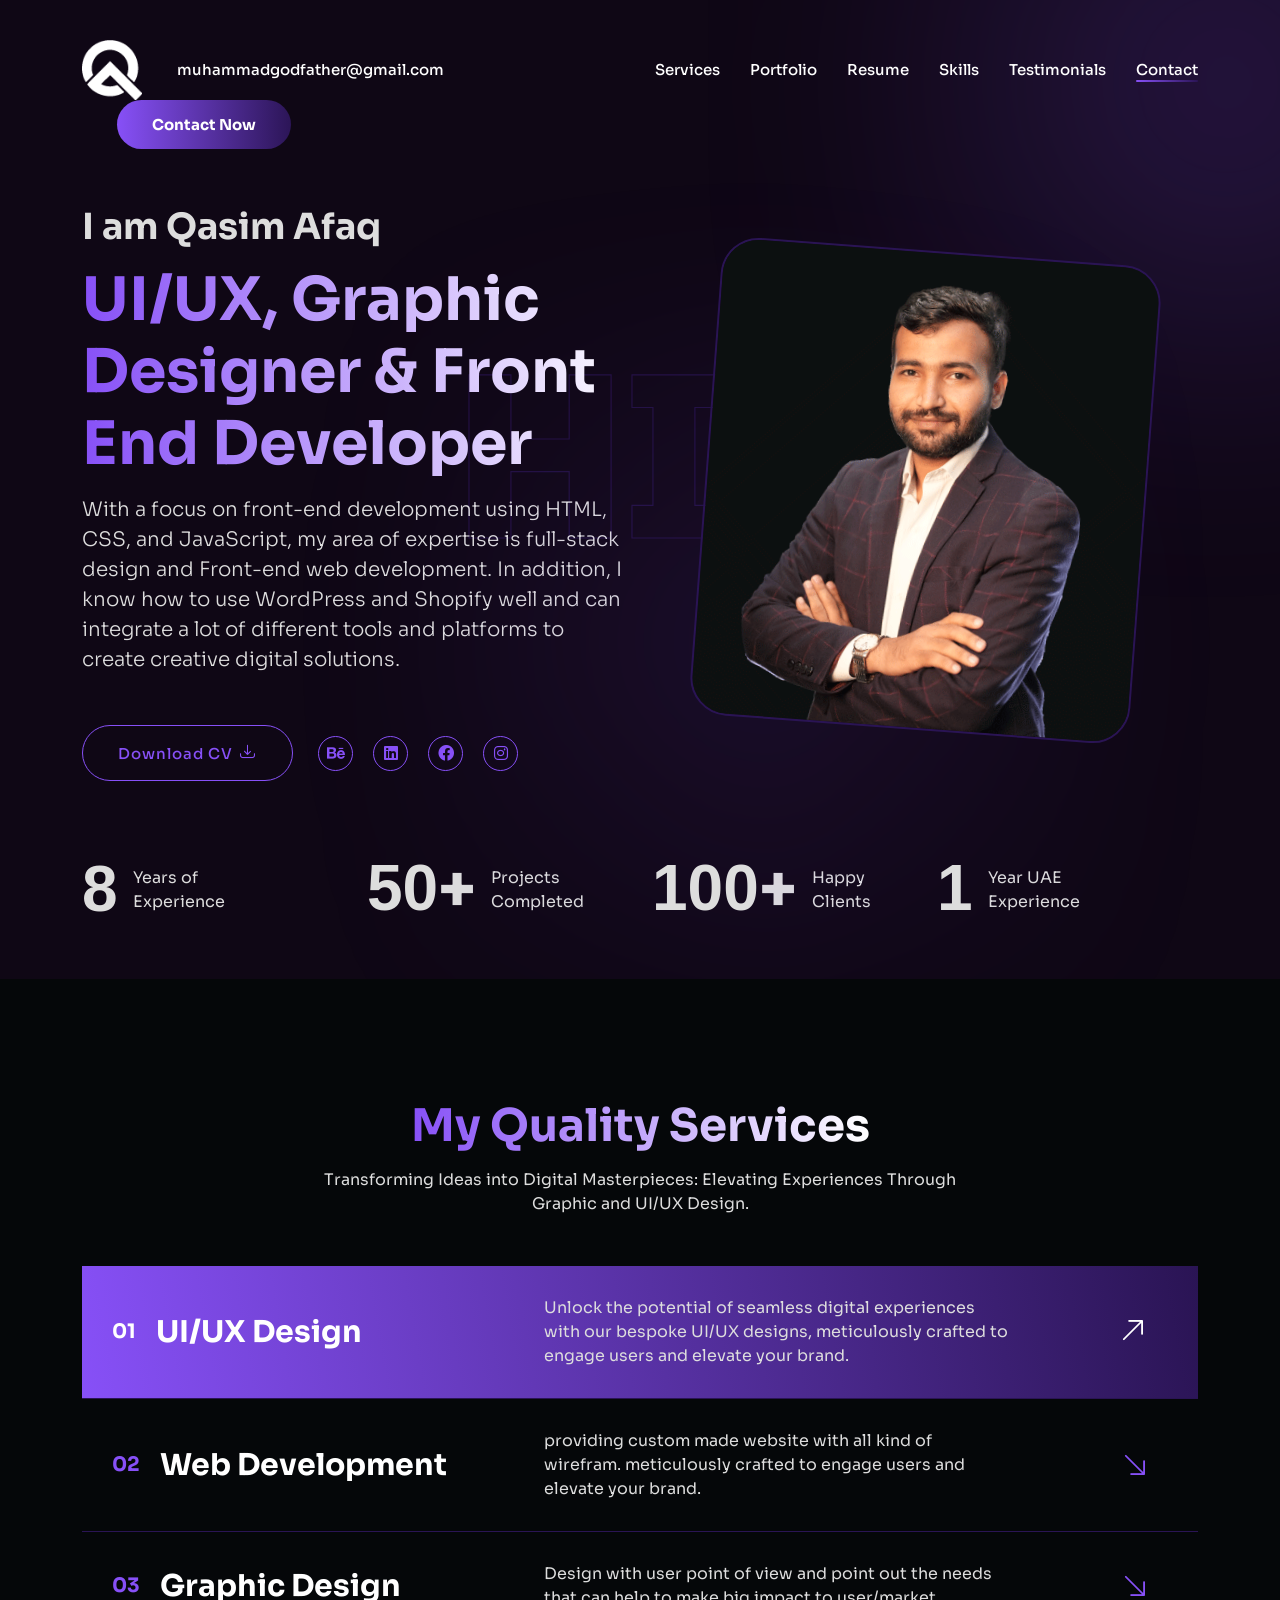
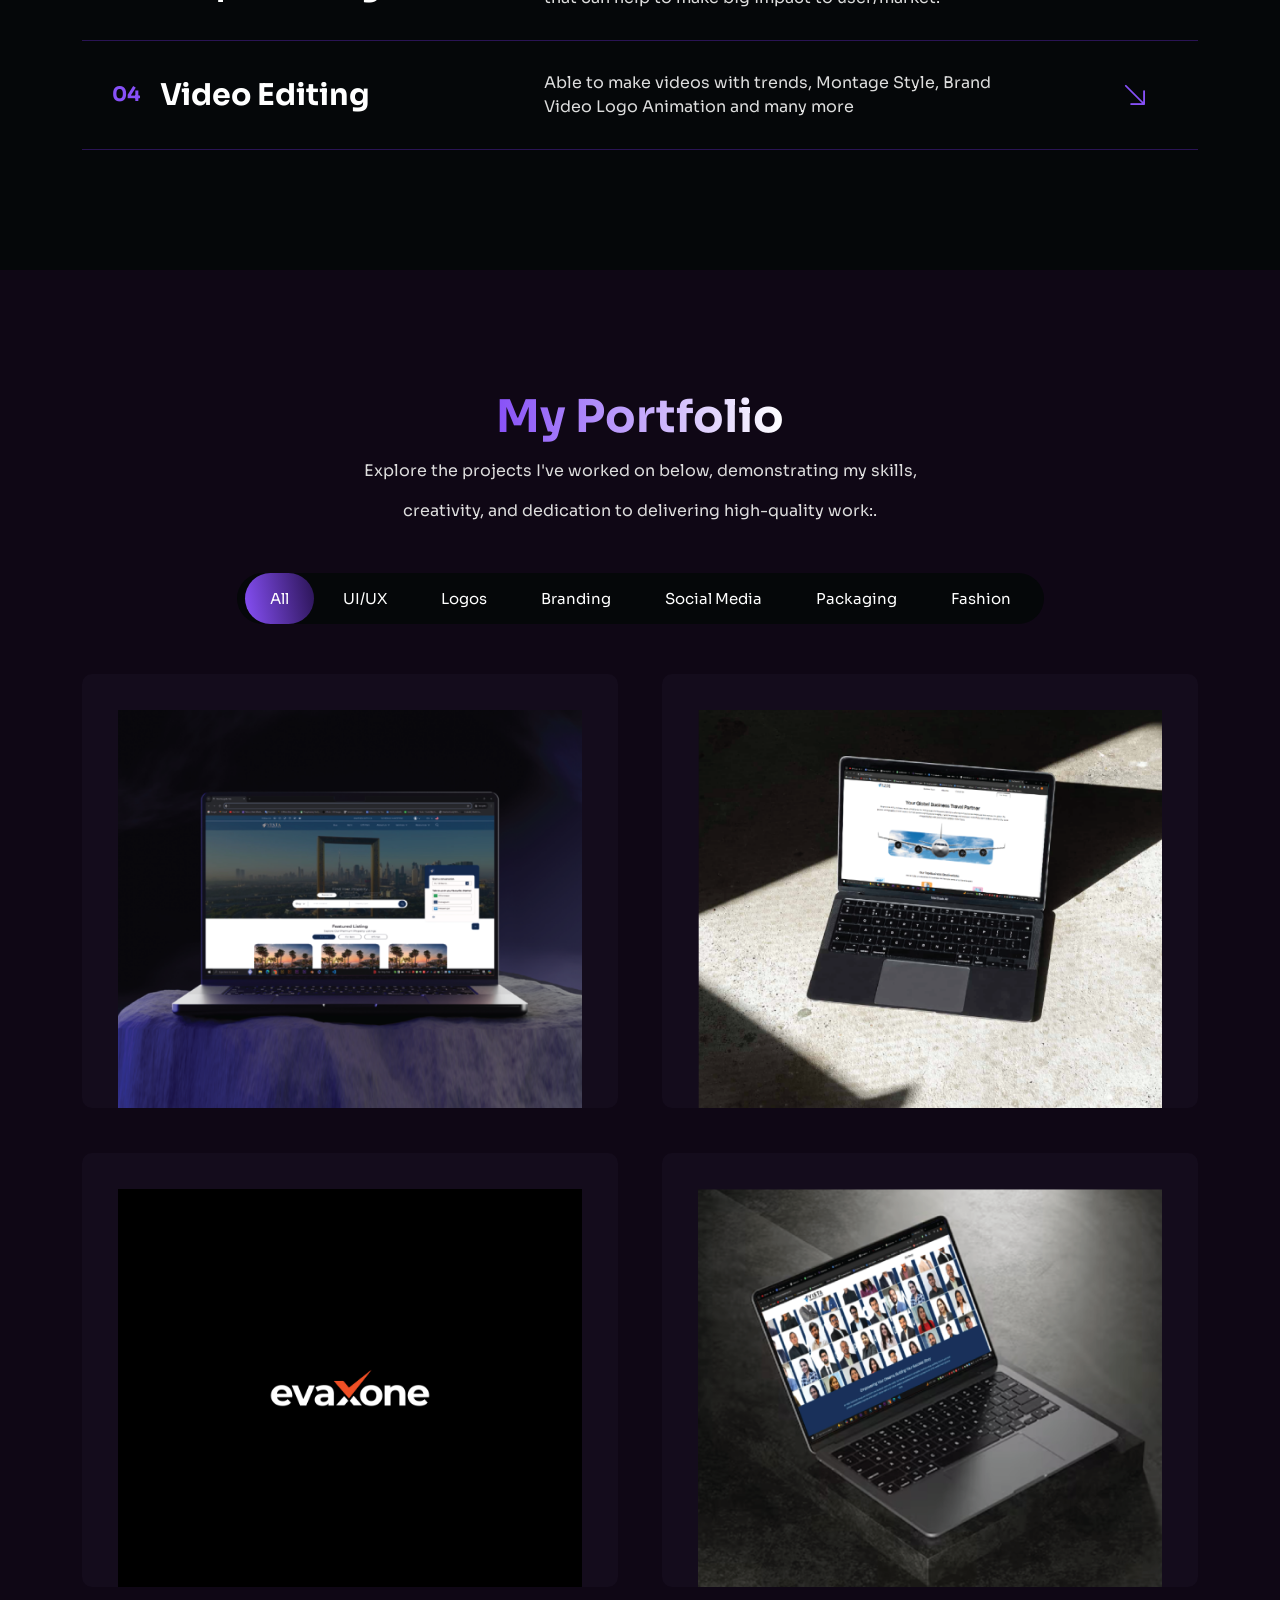
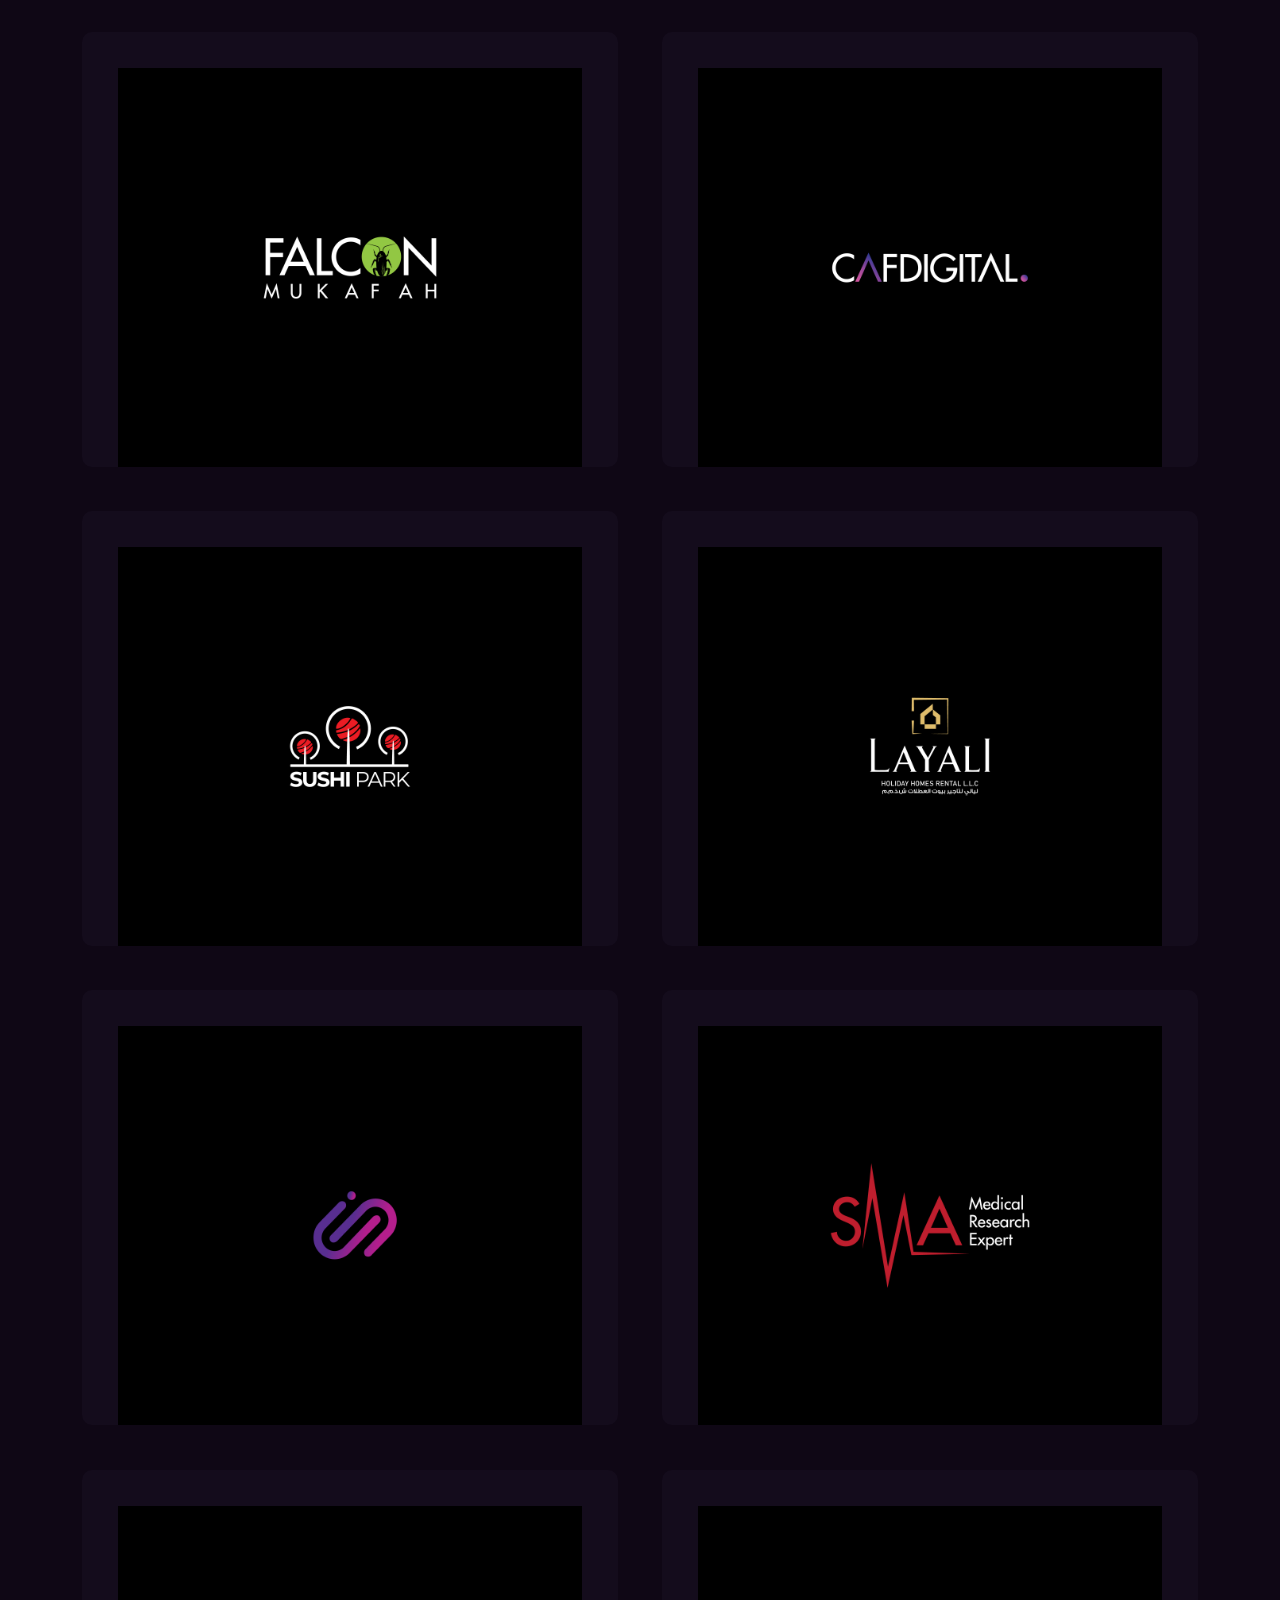
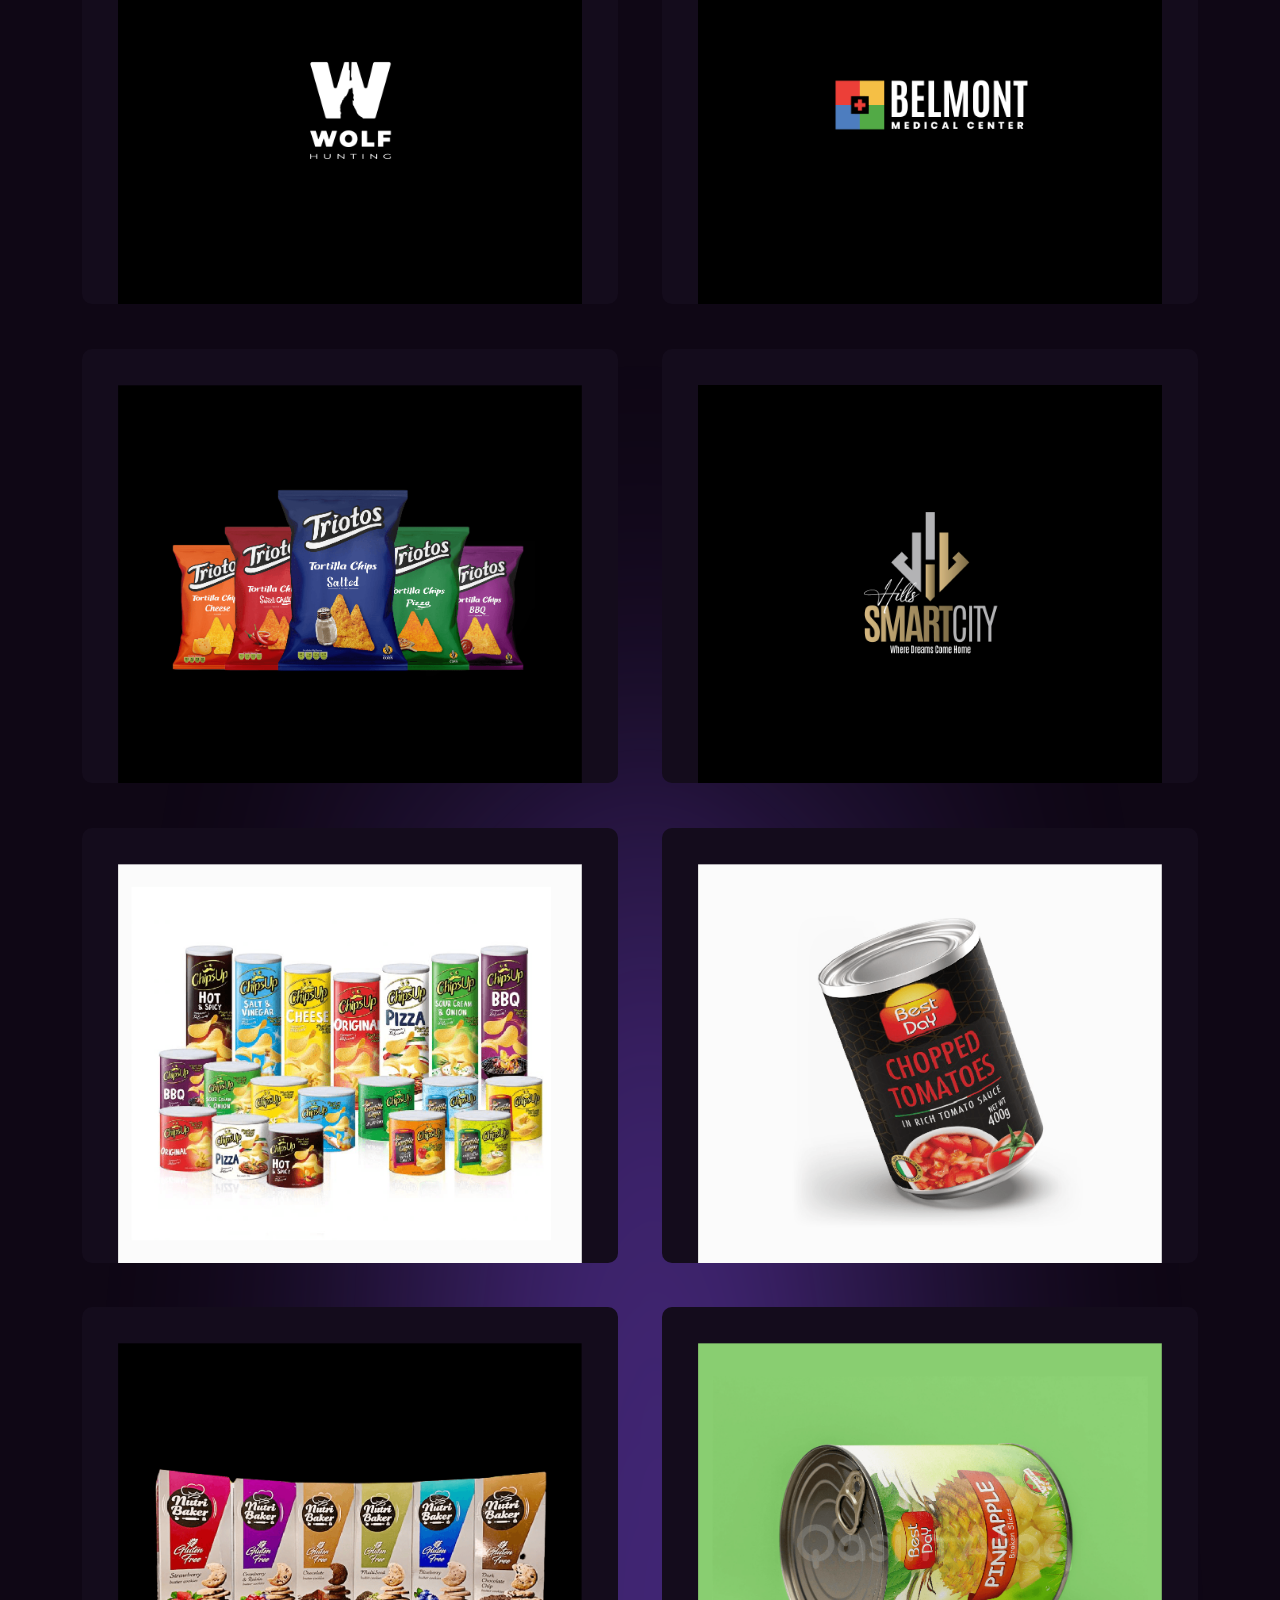
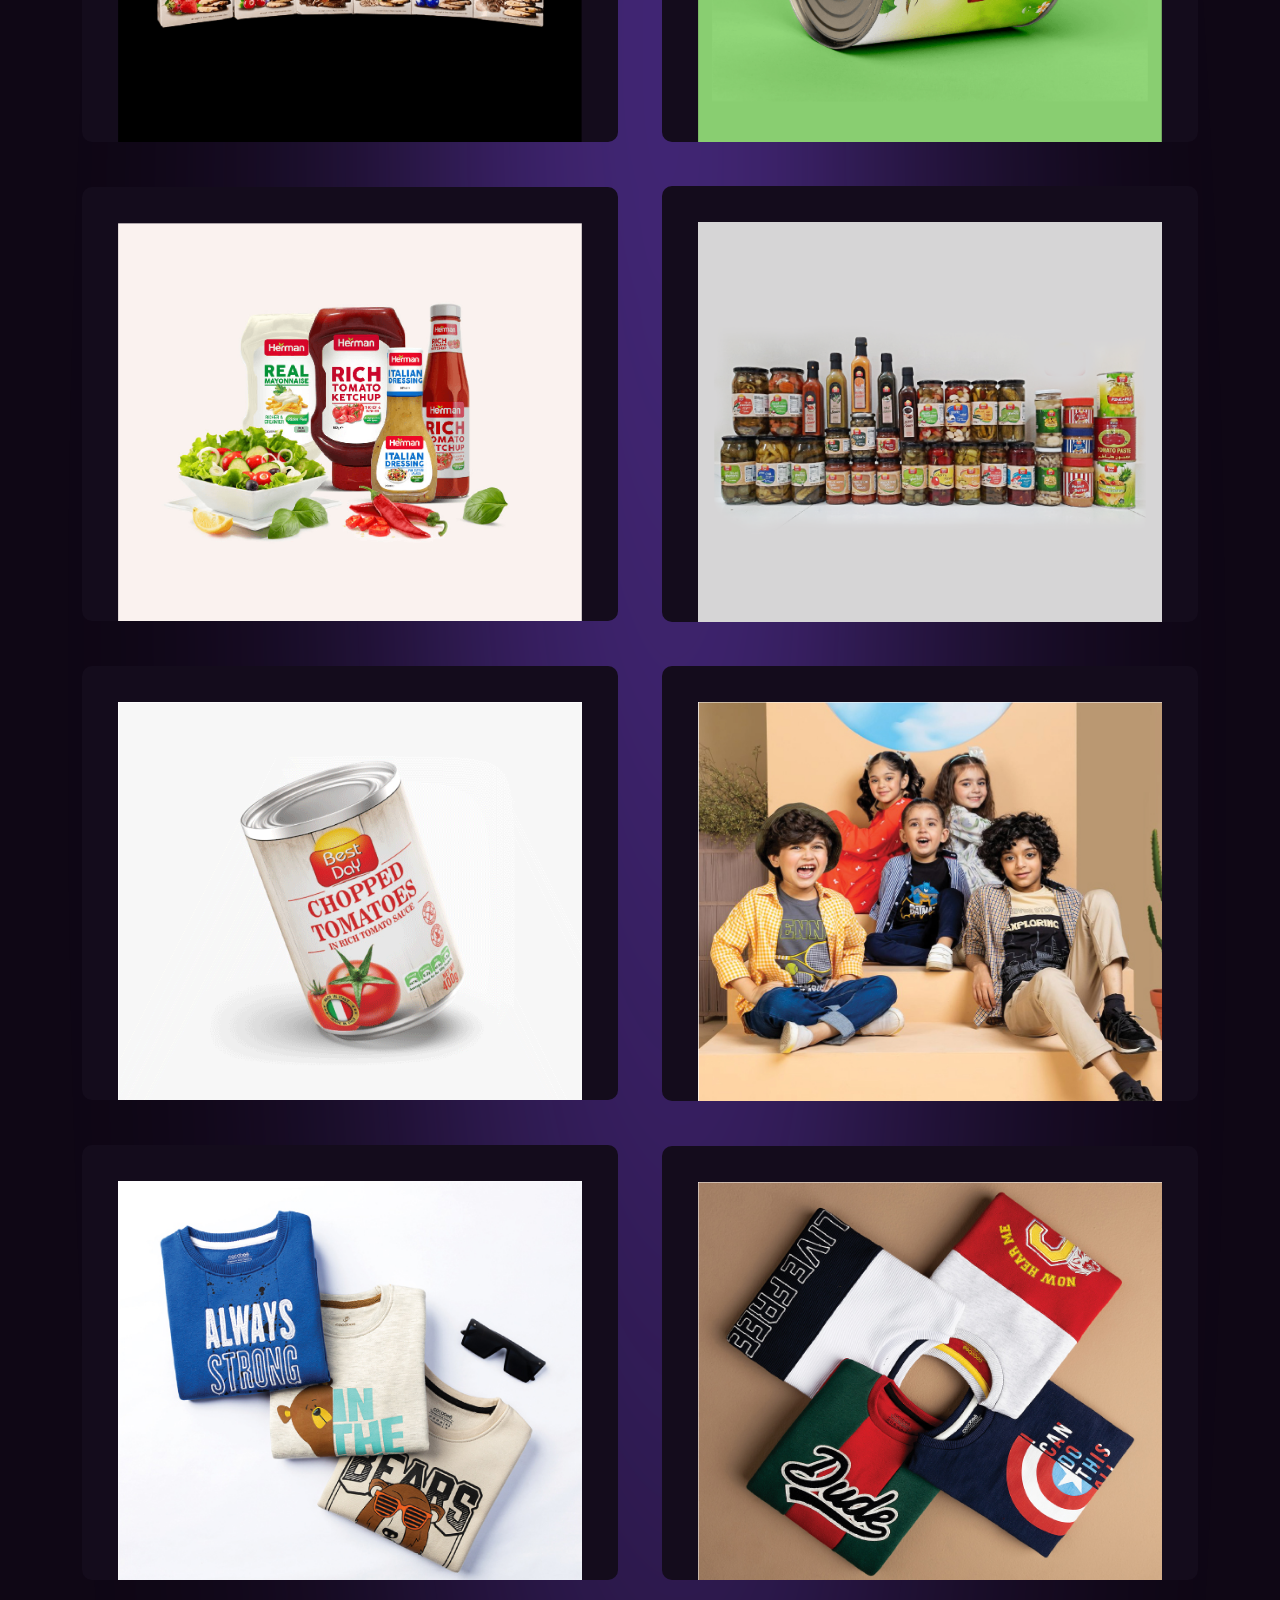
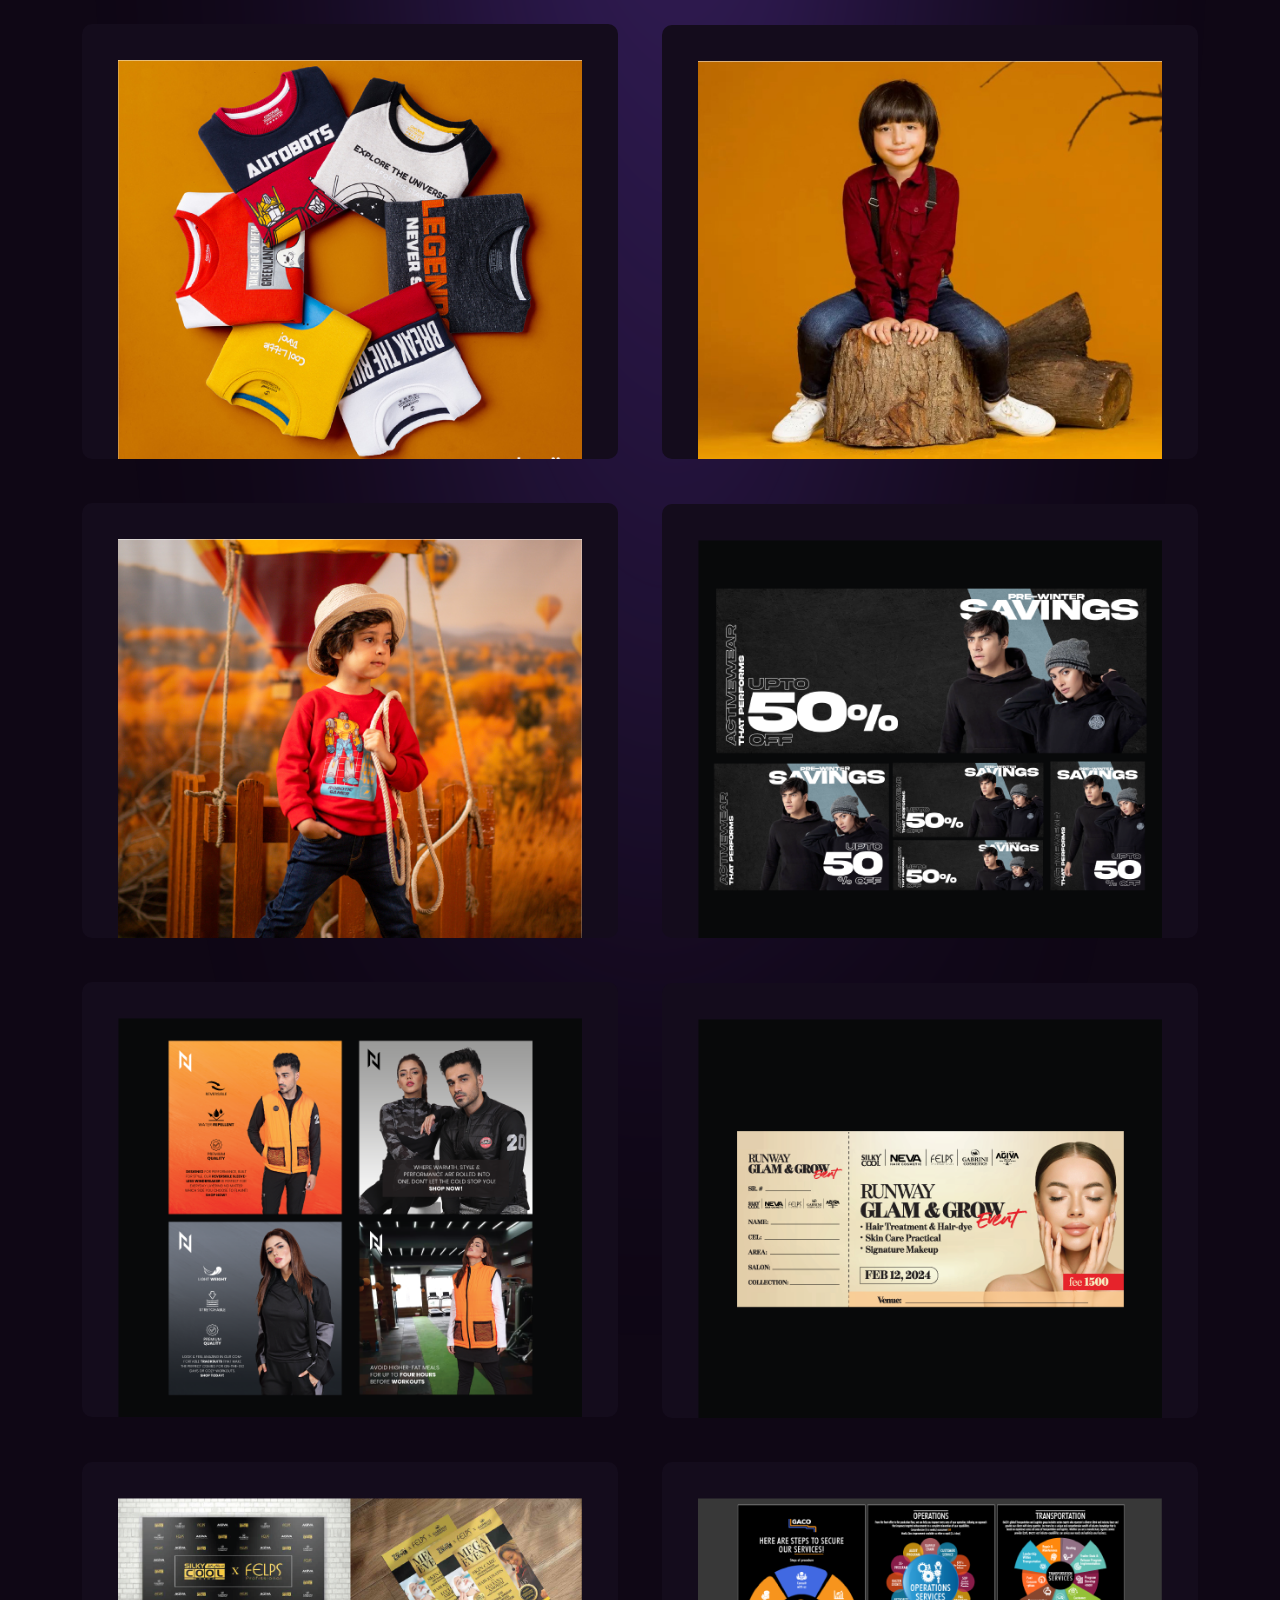
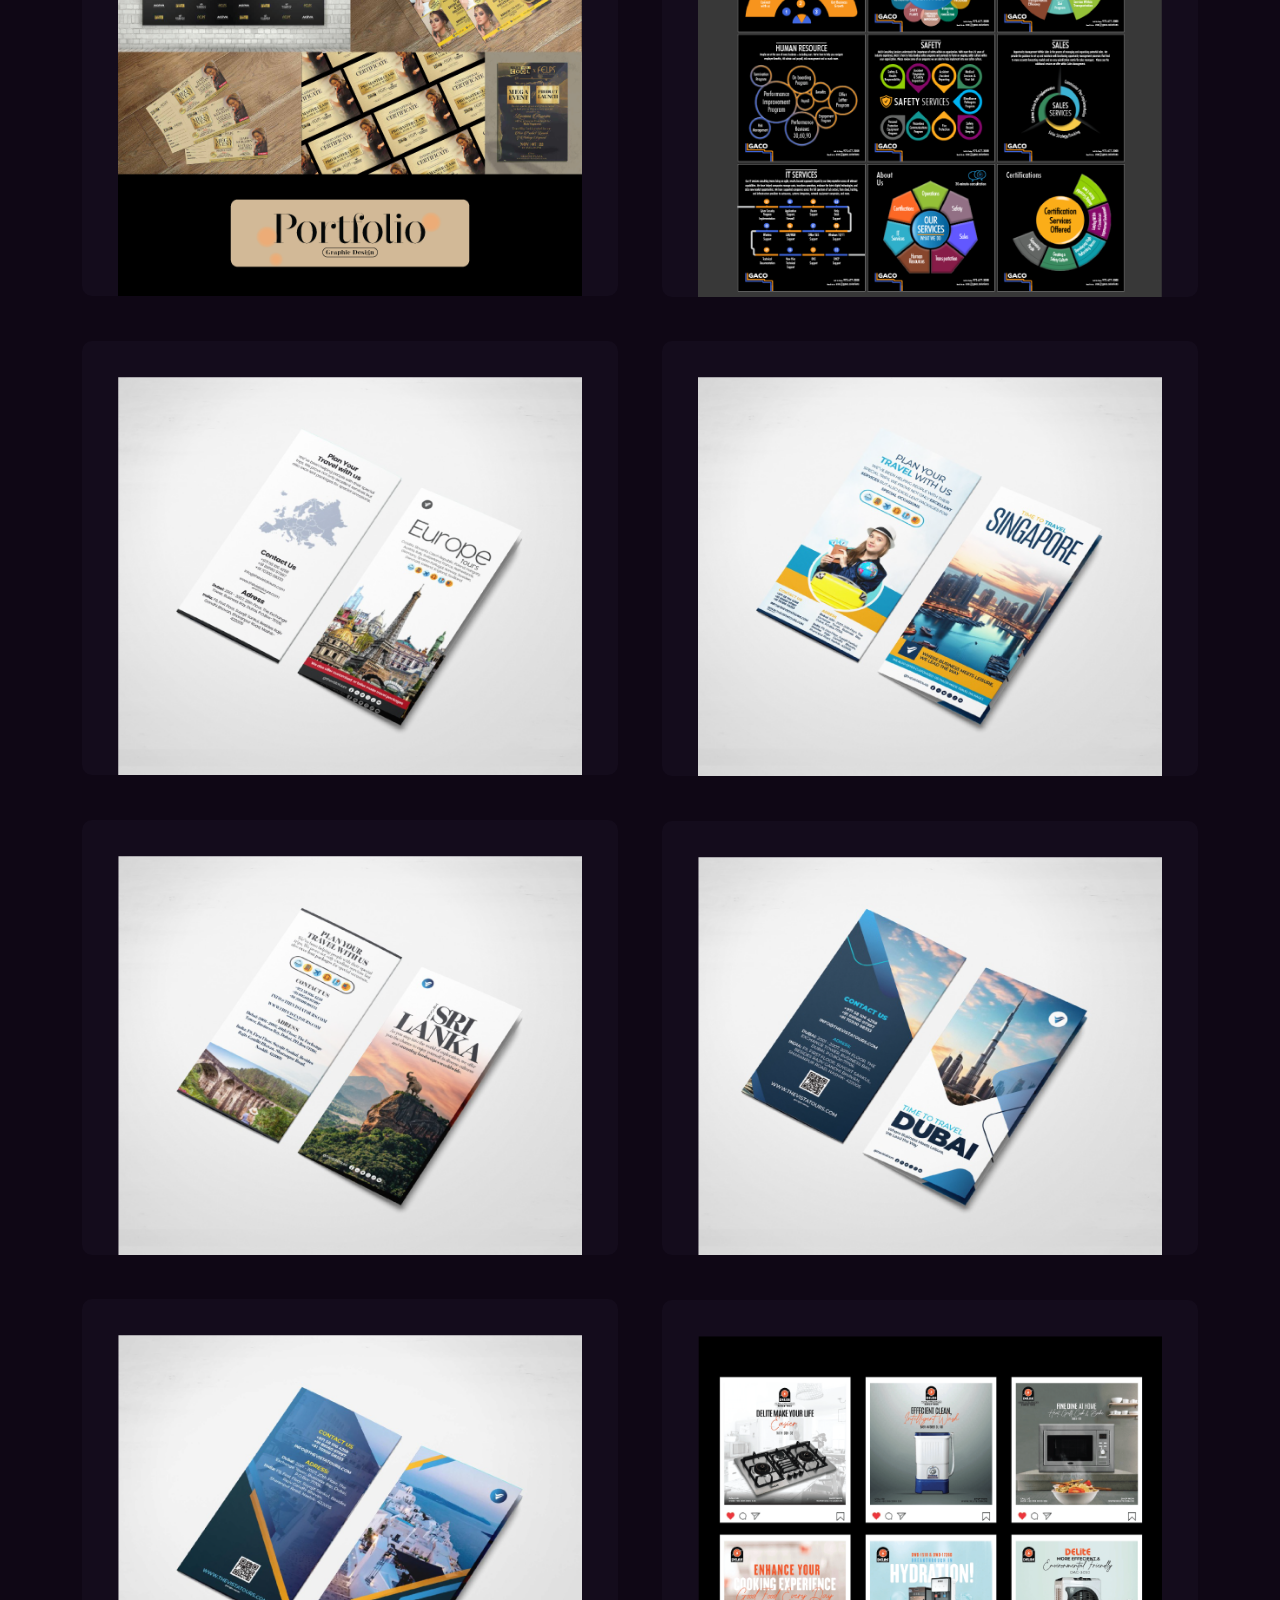
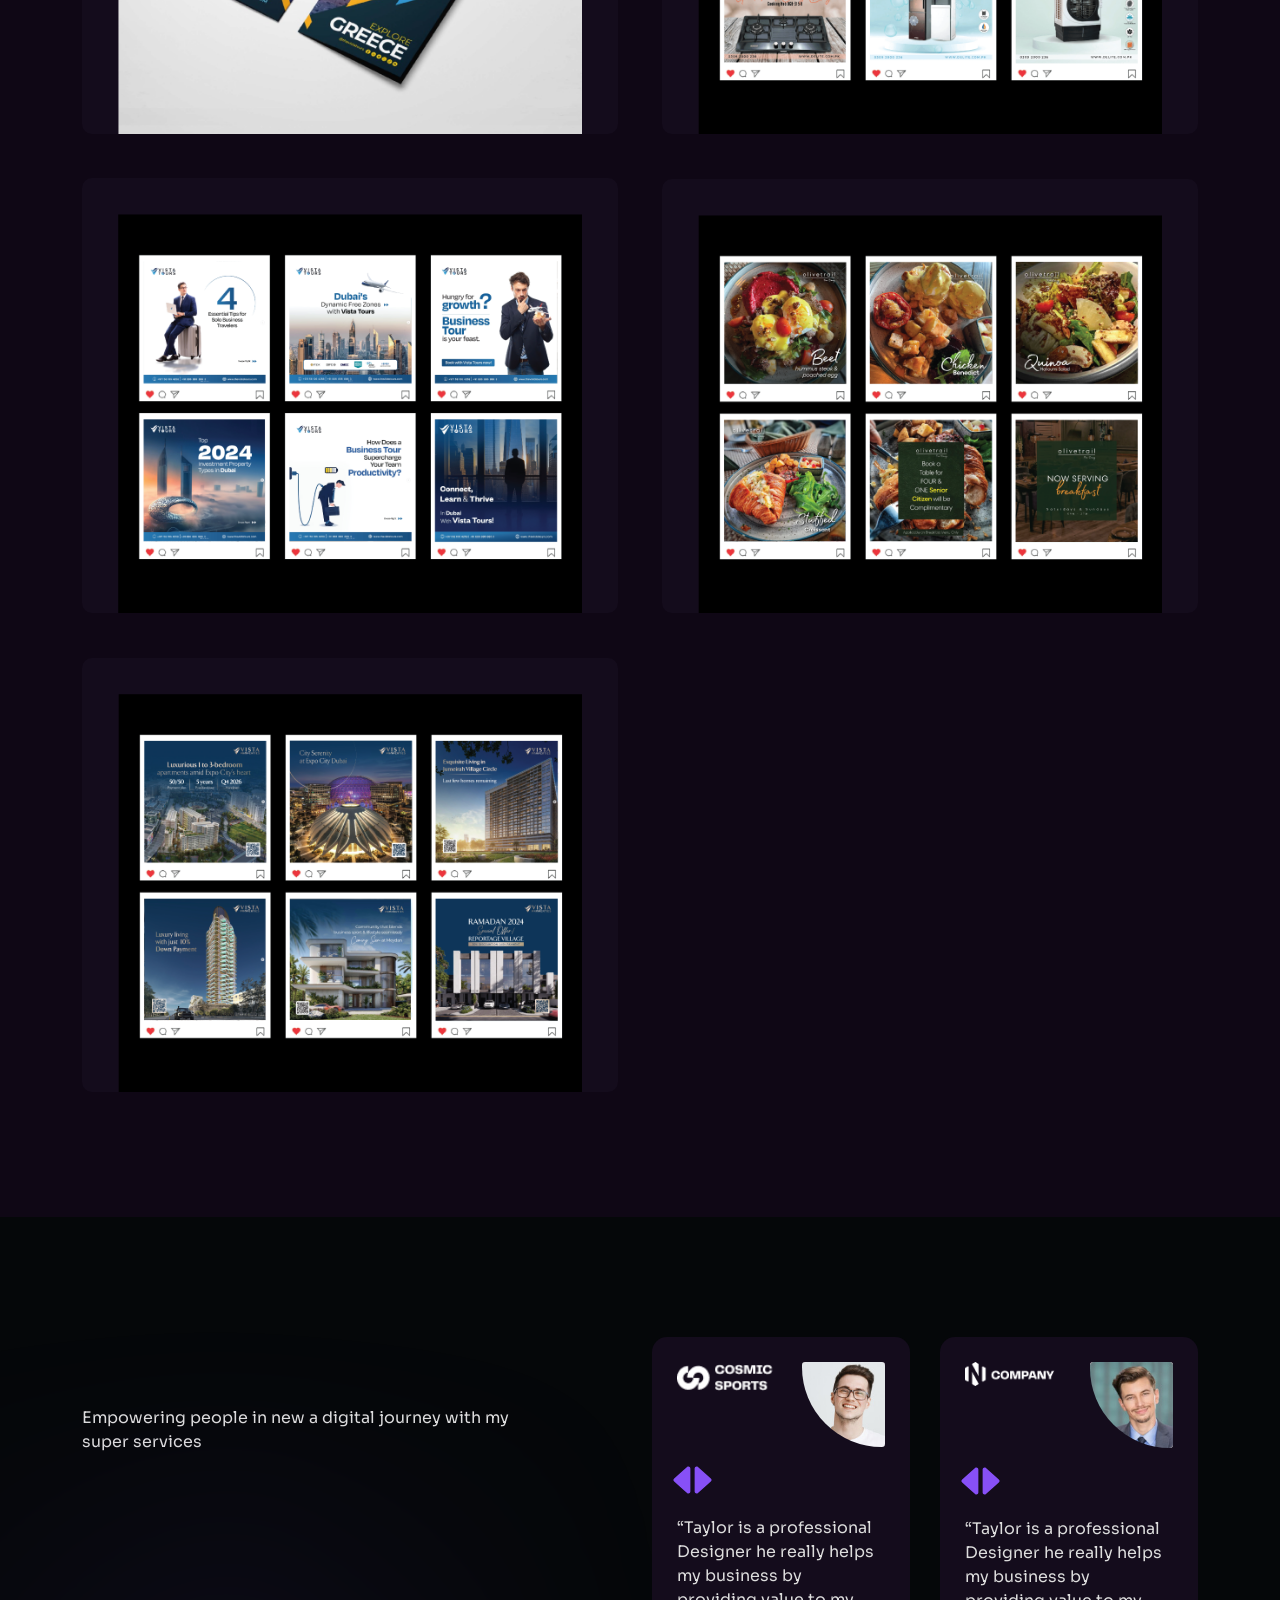
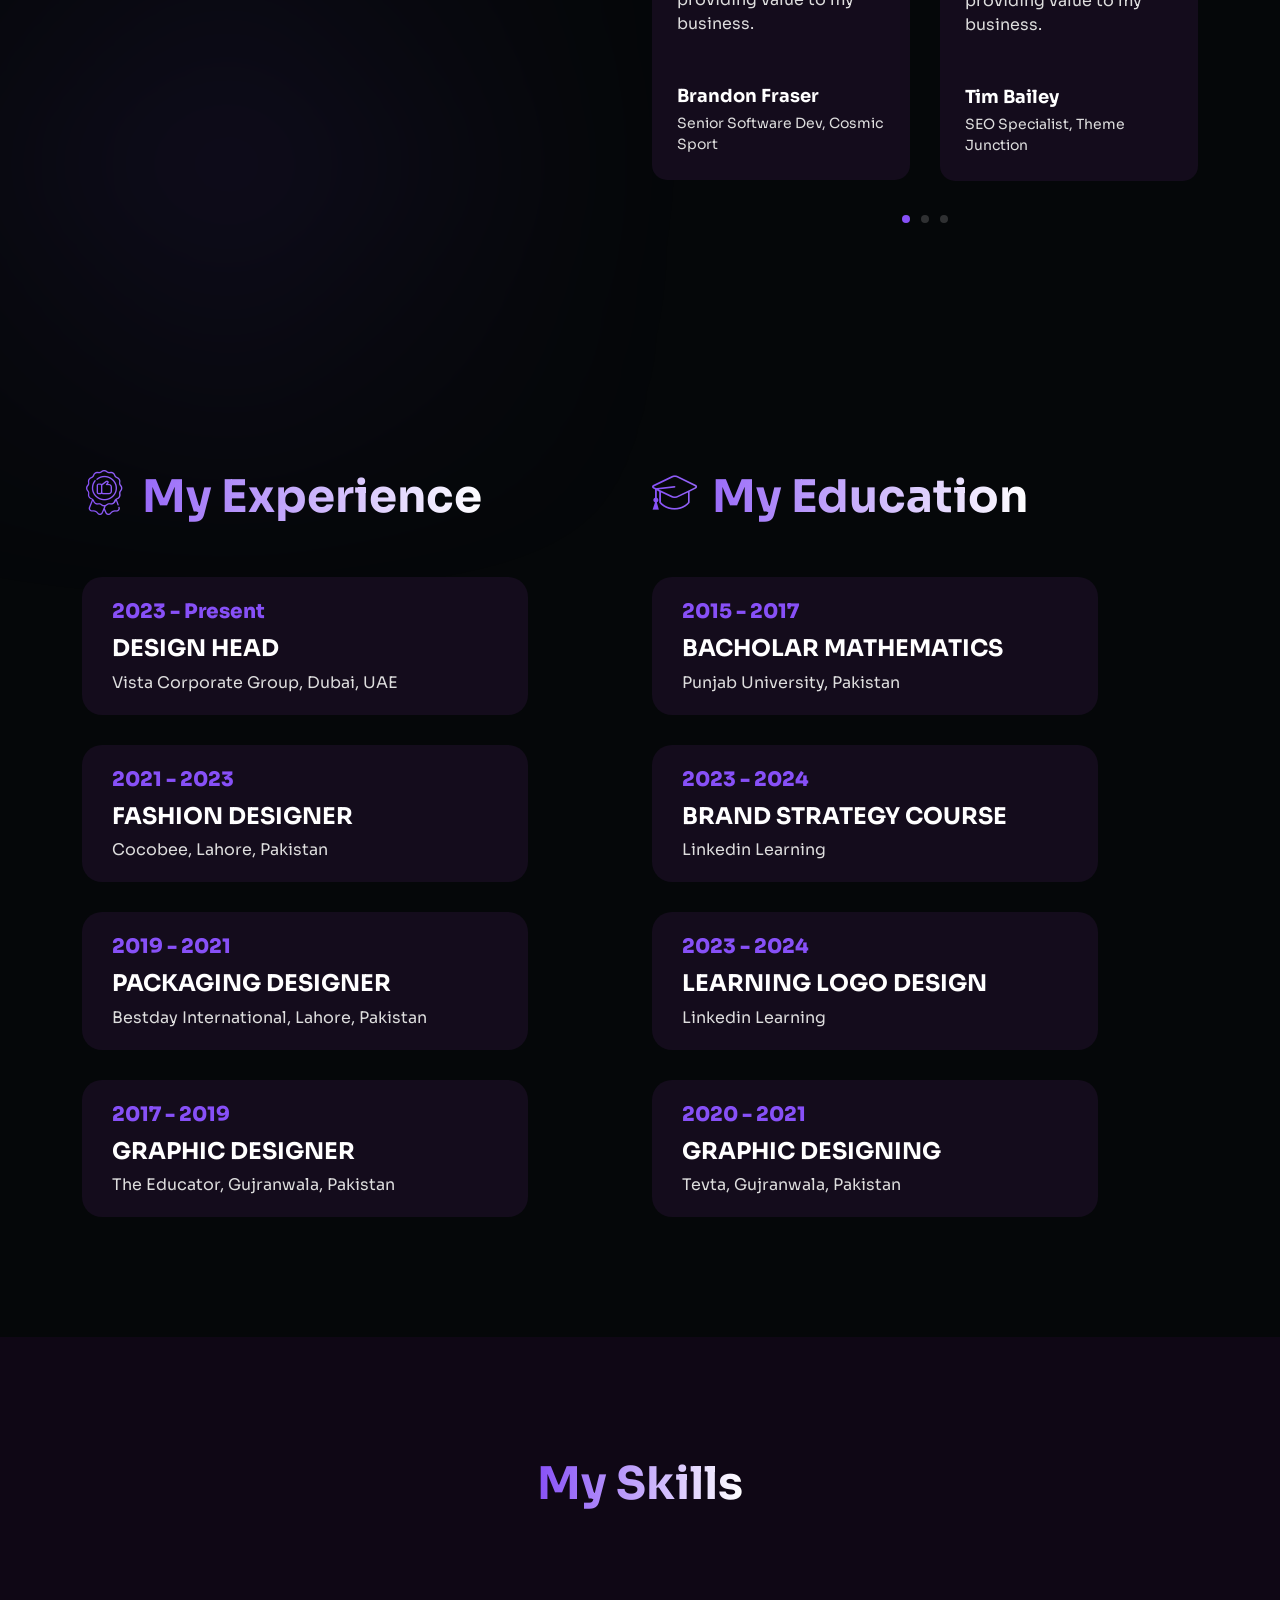
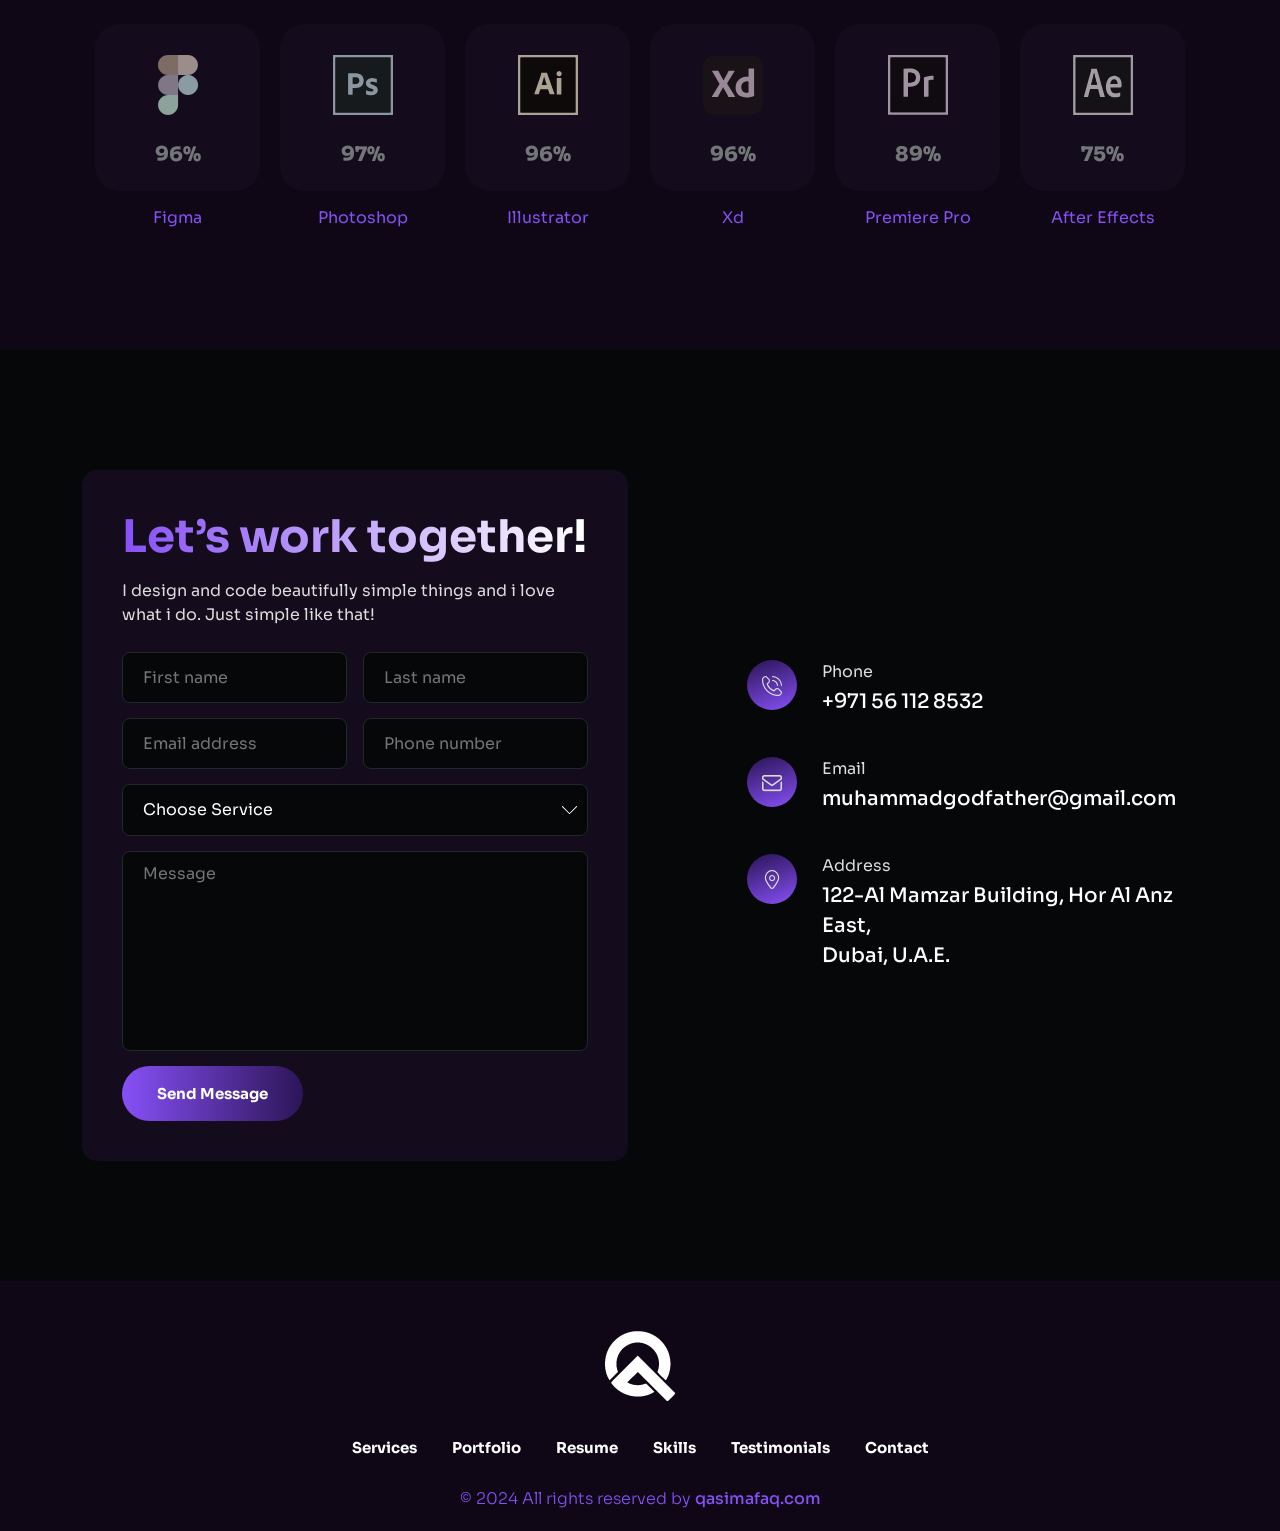
==== commit 0da940d7: "index.html" ====
--- a/index.html
+++ b/index.html
@@ -174,7 +174,7 @@
                     <div class="col-md-6">
                         <div class="hero-content-box">
                             <span class="hero-sub-title">I am Qasim Afaq</span>
-                            <h1 class="hero-title">UI/UX, Grpahic Designer & Front End Developer
+                            <h1 class="hero-title">UI/UX, Graphic Designer & Front End Developer
                             </h1>
 
                             <div class="hero-image-box d-md-none text-center">
@@ -1649,4 +1649,4 @@
     <script src="assets/js/main.js"></script>
 </body>
 
-</html>+</html>
--- a/assets/css/flaticon_gerold.css
+++ b/assets/css/flaticon_gerold.css
@@ -0,0 +1,118 @@
+/*!
+*    ______ _       _   _
+*    |  ____| |     | | (_)
+*    | |__  | | __ _| |_ _  ___ ___  _ __
+*    |  __| | |/ _` | __| |/ __/ _ \| '_ \
+*    | |    | | (_| | |_| | (_| (_) | | | |
+*    |_|    |_|\__,_|\__|_|\___\___/|_| |_|
+*
+*         https://www.flaticon.com
+*/
+
+@font-face {
+	font-family: "flaticon_gerold";
+	src: url("../fonts/flaticon_gerold.woff2?5df17bbe8cd19f777619d1e48053f6e5")
+			format("woff2"),
+		url("../fonts/flaticon_gerold.woff?5df17bbe8cd19f777619d1e48053f6e5")
+			format("woff"),
+		url("../fonts/flaticon_gerold.eot?5df17bbe8cd19f777619d1e48053f6e5#iefix")
+			format("embedded-opentype"),
+		url("../fonts/flaticon_gerold.ttf?5df17bbe8cd19f777619d1e48053f6e5")
+			format("truetype"),
+		url("../fonts/flaticon_gerold.svg?5df17bbe8cd19f777619d1e48053f6e5#flaticon_gerold")
+			format("svg");
+}
+
+i[class^="flaticon-"]:before,
+i[class*=" flaticon-"]:before {
+	font-family: flaticon_gerold !important;
+	font-style: normal;
+	font-weight: normal !important;
+	font-variant: normal;
+	text-transform: none;
+	line-height: 1;
+	-webkit-font-smoothing: antialiased;
+	-moz-osx-font-smoothing: grayscale;
+}
+
+.flaticon-up-right-arrow:before {
+    content: "\f101";
+}
+.flaticon-clock:before {
+    content: "\f102";
+}
+.flaticon-calendar:before {
+    content: "\f103";
+}
+.flaticon-phone-call:before {
+    content: "\f104";
+}
+.flaticon-mail-inbox-app:before {
+    content: "\f105";
+}
+.flaticon-location:before {
+    content: "\f106";
+}
+.flaticon-management-service:before {
+    content: "\f107";
+}
+.flaticon-home-button:before {
+    content: "\f108";
+}
+.flaticon-suitcase:before {
+    content: "\f109";
+}
+.flaticon-resume:before {
+    content: "\f10a";
+}
+.flaticon-skill-development:before {
+    content: "\f10b";
+}
+.flaticon-rating:before {
+    content: "\f10c";
+}
+.flaticon-communicate:before {
+    content: "\f10d";
+}
+.flaticon-design:before {
+    content: "\f10e";
+}
+.flaticon-3d-movie:before {
+    content: "\f10f";
+}
+.flaticon-ux-design:before {
+    content: "\f110";
+}
+.flaticon-web-design:before {
+    content: "\f111";
+}
+.flaticon-ui-design:before {
+    content: "\f112";
+}
+.flaticon-seo:before {
+    content: "\f113";
+}
+.flaticon-user-experience:before {
+    content: "\f114";
+}
+.flaticon-experience:before {
+    content: "\f115";
+}
+.flaticon-certificate:before {
+    content: "\f116";
+}
+.flaticon-recommendation:before {
+    content: "\f117";
+}
+.flaticon-school:before {
+    content: "\f118";
+}
+.flaticon-mortarboard:before {
+    content: "\f119";
+}
+.flaticon-graduation-cap:before {
+    content: "\f11a";
+}
+.flaticon-download:before {
+    content: "\f11b";
+}
--- a/assets/css/nice-select.css
+++ b/assets/css/nice-select.css
@@ -0,0 +1,138 @@
+.nice-select {
+  -webkit-tap-highlight-color: transparent;
+  background-color: #fff;
+  border-radius: 5px;
+  border: solid 1px #e8e8e8;
+  box-sizing: border-box;
+  clear: both;
+  cursor: pointer;
+  display: block;
+  float: left;
+  font-family: inherit;
+  font-size: 14px;
+  font-weight: normal;
+  height: 42px;
+  line-height: 40px;
+  outline: none;
+  padding-left: 18px;
+  padding-right: 30px;
+  position: relative;
+  text-align: left !important;
+  -webkit-transition: all 0.2s ease-in-out;
+  transition: all 0.2s ease-in-out;
+  -webkit-user-select: none;
+     -moz-user-select: none;
+      -ms-user-select: none;
+          user-select: none;
+  white-space: nowrap;
+  width: auto; }
+  .nice-select:hover {
+    border-color: #dbdbdb; }
+  .nice-select:active, .nice-select.open, .nice-select:focus {
+    border-color: #999; }
+  .nice-select:after {
+    border-bottom: 2px solid #999;
+    border-right: 2px solid #999;
+    content: '';
+    display: block;
+    height: 5px;
+    margin-top: -4px;
+    pointer-events: none;
+    position: absolute;
+    right: 12px;
+    top: 50%;
+    -webkit-transform-origin: 66% 66%;
+        -ms-transform-origin: 66% 66%;
+            transform-origin: 66% 66%;
+    -webkit-transform: rotate(45deg);
+        -ms-transform: rotate(45deg);
+            transform: rotate(45deg);
+    -webkit-transition: all 0.15s ease-in-out;
+    transition: all 0.15s ease-in-out;
+    width: 5px; }
+  .nice-select.open:after {
+    -webkit-transform: rotate(-135deg);
+        -ms-transform: rotate(-135deg);
+            transform: rotate(-135deg); }
+  .nice-select.open .list {
+    opacity: 1;
+    pointer-events: auto;
+    -webkit-transform: scale(1) translateY(0);
+        -ms-transform: scale(1) translateY(0);
+            transform: scale(1) translateY(0); }
+  .nice-select.disabled {
+    border-color: #ededed;
+    color: #999;
+    pointer-events: none; }
+    .nice-select.disabled:after {
+      border-color: #cccccc; }
+  .nice-select.wide {
+    width: 100%; }
+    .nice-select.wide .list {
+      left: 0 !important;
+      right: 0 !important; }
+  .nice-select.right {
+    float: right; }
+    .nice-select.right .list {
+      left: auto;
+      right: 0; }
+  .nice-select.small {
+    font-size: 12px;
+    height: 36px;
+    line-height: 34px; }
+    .nice-select.small:after {
+      height: 4px;
+      width: 4px; }
+    .nice-select.small .option {
+      line-height: 34px;
+      min-height: 34px; }
+  .nice-select .list {
+    background-color: #fff;
+    border-radius: 5px;
+    box-shadow: 0 0 0 1px rgba(68, 68, 68, 0.11);
+    box-sizing: border-box;
+    margin-top: 4px;
+    opacity: 0;
+    overflow: hidden;
+    padding: 0;
+    pointer-events: none;
+    position: absolute;
+    top: 100%;
+    left: 0;
+    -webkit-transform-origin: 50% 0;
+        -ms-transform-origin: 50% 0;
+            transform-origin: 50% 0;
+    -webkit-transform: scale(0.75) translateY(-21px);
+        -ms-transform: scale(0.75) translateY(-21px);
+            transform: scale(0.75) translateY(-21px);
+    -webkit-transition: all 0.2s cubic-bezier(0.5, 0, 0, 1.25), opacity 0.15s ease-out;
+    transition: all 0.2s cubic-bezier(0.5, 0, 0, 1.25), opacity 0.15s ease-out;
+    z-index: 9; }
+    .nice-select .list:hover .option:not(:hover) {
+      background-color: transparent !important; }
+  .nice-select .option {
+    cursor: pointer;
+    font-weight: 400;
+    line-height: 40px;
+    list-style: none;
+    min-height: 40px;
+    outline: none;
+    padding-left: 18px;
+    padding-right: 29px;
+    text-align: left;
+    -webkit-transition: all 0.2s;
+    transition: all 0.2s; }
+    .nice-select .option:hover, .nice-select .option.focus, .nice-select .option.selected.focus {
+      background-color: #f6f6f6; }
+    .nice-select .option.selected {
+      font-weight: bold; }
+    .nice-select .option.disabled {
+      background-color: transparent;
+      color: #999;
+      cursor: default; }
+
+.no-csspointerevents .nice-select .list {
+  display: none; }
+
+.no-csspointerevents .nice-select.open .list {
+  display: block; }
--- a/assets/css/backToTop.css
+++ b/assets/css/backToTop.css
@@ -0,0 +1,54 @@
+.progress-wrap {
+	position: fixed;
+	right: 50px;
+	bottom: 50px;
+	height: 46px;
+	width: 46px;
+	cursor: pointer;
+	display: block;
+	border-radius: 50px;
+	box-shadow: inset 0 0 0 2px rgba(135, 80, 247, 0.5);
+	z-index: 99;
+	opacity: 0;
+	visibility: hidden;
+	transform: translateY(15px);
+	-webkit-transition: all 200ms linear;
+	transition: all 200ms linear;
+}
+
+.progress-wrap.active-progress {
+	opacity: 1;
+	visibility: visible;
+	transform: translateY(0);
+}
+
+.progress-wrap::after {
+	position: absolute;
+	content: "\f176";
+	font-family: "Font Awesome 5 Pro";
+	text-align: center;
+	line-height: 46px;
+	font-size: 20px;
+	color: var(--tj-theme-primary);
+	left: 0;
+	top: 0;
+	height: 46px;
+	width: 46px;
+	cursor: pointer;
+	display: block;
+	z-index: 1;
+	-webkit-transition: all 200ms linear;
+	transition: all 200ms linear;
+}
+
+.progress-wrap svg path {
+	fill: none;
+}
+
+.progress-wrap svg.progress-circle path {
+	stroke: var(--tj-theme-primary);
+	stroke-width: 4;
+	box-sizing: border-box;
+	-webkit-transition: all 200ms linear;
+	transition: all 200ms linear;
+}
--- a/assets/css/odometer-theme-default.css
+++ b/assets/css/odometer-theme-default.css
@@ -0,0 +1,98 @@
+.odometer.odometer-auto-theme, .odometer.odometer-theme-default {
+  display: -moz-inline-box;
+  -moz-box-orient: vertical;
+  display: inline-block;
+  vertical-align: middle;
+  *vertical-align: auto;
+  position: relative;
+}
+.odometer.odometer-auto-theme, .odometer.odometer-theme-default {
+  *display: inline;
+}
+.odometer.odometer-auto-theme .odometer-digit, .odometer.odometer-theme-default .odometer-digit {
+  display: -moz-inline-box;
+  -moz-box-orient: vertical;
+  display: inline-block;
+  vertical-align: middle;
+  *vertical-align: auto;
+  position: relative;
+}
+.odometer.odometer-auto-theme .odometer-digit, .odometer.odometer-theme-default .odometer-digit {
+  *display: inline;
+}
+.odometer.odometer-auto-theme .odometer-digit .odometer-digit-spacer, .odometer.odometer-theme-default .odometer-digit .odometer-digit-spacer {
+  display: -moz-inline-box;
+  -moz-box-orient: vertical;
+  display: inline-block;
+  vertical-align: middle;
+  *vertical-align: auto;
+  visibility: hidden;
+}
+.odometer.odometer-auto-theme .odometer-digit .odometer-digit-spacer, .odometer.odometer-theme-default .odometer-digit .odometer-digit-spacer {
+  *display: inline;
+}
+.odometer.odometer-auto-theme .odometer-digit .odometer-digit-inner, .odometer.odometer-theme-default .odometer-digit .odometer-digit-inner {
+  text-align: left;
+  display: block;
+  position: absolute;
+  top: 0;
+  left: 0;
+  right: 0;
+  bottom: 0;
+  overflow: hidden;
+}
+.odometer.odometer-auto-theme .odometer-digit .odometer-ribbon, .odometer.odometer-theme-default .odometer-digit .odometer-ribbon {
+  display: block;
+}
+.odometer.odometer-auto-theme .odometer-digit .odometer-ribbon-inner, .odometer.odometer-theme-default .odometer-digit .odometer-ribbon-inner {
+  display: block;
+  -webkit-backface-visibility: hidden;
+}
+.odometer.odometer-auto-theme .odometer-digit .odometer-value, .odometer.odometer-theme-default .odometer-digit .odometer-value {
+  display: block;
+  -webkit-transform: translateZ(0);
+}
+.odometer.odometer-auto-theme .odometer-digit .odometer-value.odometer-last-value, .odometer.odometer-theme-default .odometer-digit .odometer-value.odometer-last-value {
+  position: absolute;
+}
+.odometer.odometer-auto-theme.odometer-animating-up .odometer-ribbon-inner, .odometer.odometer-theme-default.odometer-animating-up .odometer-ribbon-inner {
+  -webkit-transition: -webkit-transform 2s;
+  -moz-transition: -moz-transform 2s;
+  -ms-transition: -ms-transform 2s;
+  -o-transition: -o-transform 2s;
+  transition: transform 2s;
+}
+.odometer.odometer-auto-theme.odometer-animating-up.odometer-animating .odometer-ribbon-inner, .odometer.odometer-theme-default.odometer-animating-up.odometer-animating .odometer-ribbon-inner {
+  -webkit-transform: translateY(-100%);
+  -moz-transform: translateY(-100%);
+  -ms-transform: translateY(-100%);
+  -o-transform: translateY(-100%);
+  transform: translateY(-100%);
+}
+.odometer.odometer-auto-theme.odometer-animating-down .odometer-ribbon-inner, .odometer.odometer-theme-default.odometer-animating-down .odometer-ribbon-inner {
+  -webkit-transform: translateY(-100%);
+  -moz-transform: translateY(-100%);
+  -ms-transform: translateY(-100%);
+  -o-transform: translateY(-100%);
+  transform: translateY(-100%);
+}
+.odometer.odometer-auto-theme.odometer-animating-down.odometer-animating .odometer-ribbon-inner, .odometer.odometer-theme-default.odometer-animating-down.odometer-animating .odometer-ribbon-inner {
+  -webkit-transition: -webkit-transform 2s;
+  -moz-transition: -moz-transform 2s;
+  -ms-transition: -ms-transform 2s;
+  -o-transition: -o-transform 2s;
+  transition: transform 2s;
+  -webkit-transform: translateY(0);
+  -moz-transform: translateY(0);
+  -ms-transform: translateY(0);
+  -o-transform: translateY(0);
+  transform: translateY(0);
+}
+
+.odometer.odometer-auto-theme, .odometer.odometer-theme-default {
+  font-family: "Helvetica Neue", sans-serif;
+  line-height: 1.1em;
+}
+.odometer.odometer-auto-theme .odometer-value, .odometer.odometer-theme-default .odometer-value {
+  text-align: center;
+}
--- a/assets/css/main.css
+++ b/assets/css/main.css
@@ -0,0 +1,3481 @@
+/*-----------------------------------------------------------------------------------
+
+Theme Name: Gerold - Personal Portfolio HTML5 Template
+Theme URI: https://themejunction.net/html/gerold/demo/
+Author: Theme-Junction
+Author URI: https://themeforest.net/user/theme-junction
+Description: Gerold - Personal Portfolio HTML5 Template
+
+-----------------------------------------------------------------------------------
+/************ TABLE OF CONTENTS ***************
+
+  Theme Default CSS
+	Preloader
+	Headers
+	Hero Section
+	Services Section
+	Portfolio Section
+	Popup Section
+	Resume Section
+	Skills Section
+	Testimonials Section
+	Blog Section
+	Blog Standard Page
+	Blog Details Page
+	Contact Section
+	Footer Area
+	Sidebar Menu
+	Sidebar Widgets
+	Breadcrumb Area
+
+**********************************************/
+
+/*
+* ===============================
+*  START: Theme Default CSS
+* ===============================
+*/
+@import url("https://fonts.googleapis.com/css2?family=Sora:wght@300;400;500;700&display=swap");
+@import url("https://fonts.googleapis.com/css2?family=Russo+One&display=swap");
+
+:root {
+	/* ----------------------------------
+   @font family declaration
+  ------------------------------------ */
+	--tj-ff-body: "Sora", sans-serif;
+	--tj-ff-heading: "Sora", sans-serif;
+	--tj-ff-russo: "Russo One", sans-serif;
+	--tj-ff-fontawesome: "Font Awesome 6 Pro";
+	/* ----------------------------------
+   @color declaration
+  ------------------------------------ */
+	--tj-body: #dddddd;
+	--tj-white: #ffffff;
+	--tj-off-white: #f6f3fc;
+	--tj-black: #000000;
+	--tj-black-2: #050709;
+	--tj-heading-primary: #102039;
+	--tj-heading-secondary: #ea1826;
+	--tj-theme-primary: #8750f7;
+	--tj-theme-secondary: #2a1454;
+	--tj-theme-accent-1: #0f0715;
+	--tj-theme-accent-2: #140c1c;
+	--tj-grey-1: #747779;
+	--tj-grey-2: #d9d9d9;
+	--tj-grey-3: #dddddd;
+	--tj-grey-4: #22272c;
+	/* ----------------------------------
+   @font weight declaration
+  ------------------------------------ */
+	--tj-fw-normal: normal;
+	--tj-fw-elight: 200;
+	--tj-fw-light: 300;
+	--tj-fw-regular: 400;
+	--tj-fw-medium: 500;
+	--tj-fw-sbold: 600;
+	--tj-fw-bold: 700;
+	--tj-fw-ebold: 800;
+	--tj-fw-black: 900;
+	/* ----------------------------------
+    @font size declaration
+  ------------------------------------ */
+	--tj-fz-body: 16px;
+	--tj-fz-btn: 15px;
+	--tj-fz-p: 18px;
+	--tj-fz-h1: 65px;
+	--tj-fz-h2: 45px;
+	--tj-fz-h3: 30px;
+	--tj-fz-h4: 24px;
+	--tj-fz-h5: 22px;
+	--tj-fz-h6: 18px;
+	--tj-fz-sub-title: 36px;
+}
+
+* {
+	margin: 0;
+	padding: 0;
+	-webkit-box-sizing: border-box;
+	box-sizing: border-box;
+	scrollbar-width: thin;
+	scrollbar-color: var(--tj-theme-primary) var(--tj-theme-secondary);
+}
+
+::-webkit-scrollbar {
+	height: 4px;
+	width: 4px;
+	background: var(--tj-theme-secondary);
+}
+
+::-webkit-scrollbar-thumb {
+	background: var(--tj-theme-primary);
+	-webkit-border-radius: 1ex;
+	-webkit-box-shadow: 0px 0px 0px rgba(0, 0, 0, 0.75);
+}
+
+::-webkit-scrollbar-corner {
+	background: transparent;
+}
+
+html,
+body {
+	min-height: 100%;
+	overflow-x: hidden;
+}
+
+img {
+	max-width: 100%;
+}
+
+body {
+	font-family: var(--tj-ff-body);
+	font-size: var(--tj-fz-body);
+	font-weight: var(--tj-fw-regular);
+	color: var(--tj-body);
+}
+
+h1,
+h2,
+h3,
+h4,
+h5,
+h6 {
+	font-family: var(--tj-ff-heading);
+	font-weight: var(--tj-fw-bold);
+	line-height: 1.2;
+	color: var(--tj-white);
+	margin-bottom: 15px;
+}
+
+h1 {
+	font-size: var(--tj-fz-h1);
+}
+
+h2 {
+	font-size: var(--tj-fz-h2);
+}
+
+h3 {
+	font-size: var(--tj-fz-h3);
+}
+
+h4 {
+	font-size: var(--tj-fz-h4);
+}
+
+h5 {
+	font-size: var(--tj-fz-h5);
+}
+
+h6 {
+	font-size: var(--tj-fz-h6);
+}
+
+h1 > a,
+h2 > a,
+h3 > a,
+h4 > a,
+h5 > a,
+h6 > a {
+	color: inherit;
+	font-size: inherit;
+	font-family: inherit;
+	font-weight: inherit;
+	text-decoration: none;
+}
+
+a:hover {
+	text-decoration: none;
+}
+
+a h1:hover,
+a h2:hover,
+a h3:hover,
+a h4:hover,
+a h5:hover,
+a h6:hover {
+	text-decoration: none;
+}
+
+.site-content {
+	overflow: hidden;
+}
+
+.ul-reset {
+	margin: 0;
+	padding: 0;
+	list-style: none;
+}
+.tj-btn-primary {
+	text-decoration: none;
+	display: -webkit-inline-box;
+	display: -ms-inline-flexbox;
+	display: inline-flex;
+	gap: 10px;
+	-webkit-box-align: center;
+	-ms-flex-align: center;
+	align-items: center;
+	-webkit-box-pack: center;
+	-ms-flex-pack: center;
+	justify-content: center;
+	font-size: var(--tj-fz-btn);
+	line-height: 1;
+	font-weight: var(--tj-fw-bold);
+	color: var(--tj-white);
+	text-transform: capitalize;
+	background-size: 200%;
+	background-image: -webkit-gradient(
+		linear,
+		left top,
+		right top,
+		from(var(--tj-theme-primary)),
+		color-stop(51%, var(--tj-theme-secondary)),
+		to(var(--tj-theme-primary))
+	);
+	background-image: -o-linear-gradient(
+		left,
+		var(--tj-theme-primary) 0%,
+		var(--tj-theme-secondary) 51%,
+		var(--tj-theme-primary) 100%
+	);
+	background-image: linear-gradient(
+		to right,
+		var(--tj-theme-primary) 0%,
+		var(--tj-theme-secondary) 51%,
+		var(--tj-theme-primary) 100%
+	);
+	border: none;
+	border-radius: 50px;
+	padding: 17px 35px;
+	-webkit-transition: 0.4s;
+	-o-transition: 0.4s;
+	transition: 0.4s;
+}
+.tj-btn-primary i {
+	-webkit-transform: rotate(-45deg);
+	-ms-transform: rotate(-45deg);
+	transform: rotate(-45deg);
+	-webkit-transition: 0.4s;
+	-o-transition: 0.4s;
+	transition: 0.4s;
+}
+.tj-btn-primary:hover {
+	background-position: -100%;
+}
+.tj-btn-primary:hover i {
+	-webkit-transform: rotate(0);
+	-ms-transform: rotate(0);
+	transform: rotate(0);
+}
+.tj-btn-secondary {
+	text-decoration: none;
+	font-size: var(--tj-fz-btn);
+	line-height: 1;
+	font-weight: var(--tj-fw-medium);
+	color: var(--tj-theme-primary);
+	border-radius: 50px;
+	padding: 17px 35px;
+	border: 1px solid var(--tj-theme-primary);
+	-webkit-transition: 0.3s;
+	-o-transition: 0.3s;
+	transition: 0.3s;
+	letter-spacing: 1px;
+}
+.tj-btn-secondary:hover {
+	background: var(--tj-theme-primary);
+}
+.lead {
+	font-size: 20px;
+}
+.social-icons {
+	display: -webkit-box;
+	display: -ms-flexbox;
+	display: flex;
+}
+.social-icons li {
+	margin-right: 20px;
+}
+.social-icons li:last-child {
+	margin-right: 0;
+}
+.social-icons li a {
+	color: var(--tj-theme-primary);
+	width: 35px;
+	height: 35px;
+	border: 1px solid var(--tj-theme-primary);
+	border-radius: 50%;
+	display: flex;
+	align-items: center;
+	justify-content: center;
+	position: relative;
+	text-decoration: none;
+	z-index: 1;
+}
+.social-icons li a i {
+	transition: 0.3s;
+}
+.social-icons li a::before {
+	content: "";
+	position: absolute;
+	top: 0;
+	left: 0;
+	width: 100%;
+	height: 100%;
+	background: var(--tj-theme-primary);
+	-webkit-transform: scale(0);
+	-ms-transform: scale(0);
+	transform: scale(0);
+	-webkit-transition: 0.3s;
+	-o-transition: 0.3s;
+	transition: 0.3s;
+	border-radius: 50%;
+	z-index: -1;
+}
+.social-icons li a:hover {
+	border: 1px solid var(--tj-theme-primary);
+	color: var(--tj-white);
+}
+.social-icons li a:hover::before {
+	-webkit-transform: scale(1.1);
+	-ms-transform: scale(1.1);
+	transform: scale(1.1);
+}
+.funfact-item {
+	gap: 15px;
+}
+.funfact-item .number {
+	font-size: 64px;
+	line-height: 1;
+	font-weight: var(--tj-fw-bold);
+	display: -webkit-box;
+	display: -ms-flexbox;
+	display: flex;
+	-ms-flex-wrap: wrap;
+	flex-wrap: wrap;
+	-webkit-box-align: center;
+	-ms-flex-align: center;
+	align-items: center;
+}
+.section-header {
+	margin-bottom: 50px;
+	max-width: 700px;
+	width: 100%;
+}
+.section-header .section-title {
+	font-size: 45px;
+	background: var(--tj-theme-primary);
+	background: -webkit-gradient(
+		linear,
+		left top,
+		right top,
+		from(var(--tj-theme-primary)),
+		to(var(--tj-white))
+	);
+	background: -o-linear-gradient(
+		left,
+		var(--tj-theme-primary) 0%,
+		var(--tj-white) 100%
+	);
+	background: linear-gradient(
+		to right,
+		var(--tj-theme-primary) 0%,
+		var(--tj-white) 100%
+	);
+	-webkit-background-clip: text;
+	-webkit-text-fill-color: transparent;
+	display: inline-flex;
+  gap: 15px;
+  margin-bottom: 0;
+}
+.section-header p {
+	margin-top: 15px;
+}
+.section-header p:last-child {
+	margin-bottom: 0;
+}
+.owl-carousel .owl-nav button.owl-next,
+.owl-carousel .owl-nav button.owl-prev,
+.owl-carousel button.owl-dot {
+	padding: 3px !important;
+}
+.owl-dots {
+	text-align: center;
+	margin-top: 25px;
+}
+.owl-dots .owl-dot {
+	margin-right: 5px;
+}
+.owl-dots .owl-dot:last-child {
+	margin-right: 0;
+}
+.owl-dots .owl-dot span {
+	width: 8px;
+	height: 8px;
+	background: var(--tj-grey-2);
+	border-radius: 50%;
+	display: block;
+	opacity: 0.2;
+}
+.owl-dots .owl-dot.active span {
+	background: var(--tj-theme-primary);
+	opacity: 1;
+}
+.tj-nice-select {
+	float: none;
+	width: 100%;
+	background: transparent;
+	border: 1px solid rgba(255, 255, 255, 0.1);
+	color: var(--tj-grey-1);
+}
+.tj-nice-select:hover {
+	border-color: rgba(255, 255, 255, 0.1);
+}
+.tj-nice-select:focus {
+	-webkit-box-shadow: none;
+	box-shadow: none;
+	border-color: var(--tj-theme-primary);
+}
+.tj-nice-select::after {
+	content: "";
+	top: 50%;
+	right: 10px;
+	position: absolute;
+	background: url(../img/icons/down-arrow.svg);
+	background-position: center;
+	background-size: cover;
+	border: none;
+	-webkit-transform: rotate(0);
+	-ms-transform: rotate(0);
+	transform: rotate(0);
+	width: 15px;
+	height: 12px;
+	margin-top: -6px;
+	-webkit-transform-origin: center;
+	-ms-transform-origin: center;
+	transform-origin: center;
+}
+.tj-nice-select.open::after {
+	-webkit-transform: rotate(-180deg);
+	-ms-transform: rotate(-180deg);
+	transform: rotate(-180deg);
+}
+.nice-select .option:hover,
+.nice-select .option.focus,
+.nice-select .option.selected.focus,
+.nice-select .option {
+	color: var(--tj-theme-accent-1);
+}
+/* END: Theme Default CSS */
+
+/*
+* ===============================
+*  START: Preloader
+* ===============================
+*/
+body.loaded {
+	overflow: hidden !important;
+	height: 100% !important;
+}
+
+.preloader {
+	position: fixed;
+	z-index: 10;
+	height: 100vh;
+	width: 100%;
+	left: 0;
+	top: 0;
+	display: -webkit-box;
+	display: -ms-flexbox;
+	display: flex;
+	overflow: hidden;
+	-webkit-box-align: center;
+	-ms-flex-align: center;
+	align-items: center;
+	-webkit-box-pack: center;
+	-ms-flex-pack: center;
+	justify-content: center;
+	background: transparent;
+	z-index: 99999999999999;
+}
+
+.preloader svg {
+	position: absolute;
+	top: 0;
+	width: 100vw;
+	height: 110vh;
+	fill: var(--tj-black-2);
+}
+
+.preloader .preloader-heading .load-text {
+	font-size: 20px;
+	font-weight: 200;
+	letter-spacing: 15px;
+	text-transform: uppercase;
+	z-index: 20;
+}
+
+.load-text span {
+	-webkit-animation: loading 1s infinite alternate;
+	animation: loading 1s infinite alternate;
+}
+
+.load-text span:nth-child(1) {
+	-webkit-animation-delay: 0s;
+	animation-delay: 0s;
+}
+
+.load-text span:nth-child(2) {
+	-webkit-animation-delay: 0.1s;
+	animation-delay: 0.1s;
+}
+
+.load-text span:nth-child(3) {
+	-webkit-animation-delay: 0.2s;
+	animation-delay: 0.2s;
+}
+
+.load-text span:nth-child(4) {
+	-webkit-animation-delay: 0.3s;
+	animation-delay: 0.3s;
+}
+
+.load-text span:nth-child(5) {
+	-webkit-animation-delay: 0.4s;
+	animation-delay: 0.4s;
+}
+
+.load-text span:nth-child(6) {
+	-webkit-animation-delay: 0.5s;
+	animation-delay: 0.5s;
+}
+
+.load-text span:nth-child(7) {
+	-webkit-animation-delay: 0.6s;
+	animation-delay: 0.6s;
+}
+
+@-webkit-keyframes loading {
+	0% {
+		opacity: 1;
+	}
+	100% {
+		opacity: 0;
+	}
+}
+
+@keyframes loading {
+	0% {
+		opacity: 1;
+	}
+	100% {
+		opacity: 0;
+	}
+}
+
+/* END: Preloader */
+
+/*
+* ===============================
+* START: Headers
+* ===============================
+*/
+
+@-webkit-keyframes bounceInDown {
+	0% {
+		opacity: 0;
+		-webkit-transform: translateY(-2000px);
+	}
+	60% {
+		opacity: 1;
+		-webkit-transform: translateY(0px);
+	}
+	80% {
+		-webkit-transform: translateY(-10px);
+	}
+	100% {
+		-webkit-transform: translateY(0);
+	}
+}
+
+@keyframes bounceInDown {
+	0% {
+		opacity: 0;
+		-webkit-transform: translateY(-2000px);
+		transform: translateY(-2000px);
+	}
+	60% {
+		opacity: 1;
+		-webkit-transform: translateY(0px);
+		transform: translateY(0px);
+	}
+	80% {
+		-webkit-transform: translateY(-10px);
+		transform: translateY(-10px);
+	}
+	100% {
+		-webkit-transform: translateY(0);
+		transform: translateY(0);
+	}
+}
+@-webkit-keyframes bounceInUp {
+	0%,
+	10%,
+	35%,
+	50%,
+	to {
+		-webkit-animation-timing-function: cubic-bezier(0.215, 0.61, 0.355, 1);
+		animation-timing-function: cubic-bezier(0.215, 0.61, 0.355, 1);
+	}
+	10% {
+		-webkit-transform: translate3d(0, 0px, 0);
+		transform: translate3d(0, 0px, 0);
+	}
+	35% {
+		-webkit-transform: translate3d(0, -10px, 0);
+		transform: translate3d(0, -10px, 0);
+	}
+	50% {
+		-webkit-transform: translate3d(0, 2px, 0);
+		transform: translate3d(0, 2px, 0);
+	}
+	80% {
+		-webkit-transform: translate3d(0, -90px, 0);
+		transform: translate3d(0, -90px, 0);
+	}
+	to {
+		-webkit-transform: translate3d(0, -3000px, 0);
+		transform: translate3d(0, -3000px, 0);
+	}
+}
+@keyframes bounceInUp {
+	0%,
+	10%,
+	35%,
+	50%,
+	to {
+		-webkit-animation-timing-function: cubic-bezier(0.215, 0.61, 0.355, 1);
+		animation-timing-function: cubic-bezier(0.215, 0.61, 0.355, 1);
+	}
+	10% {
+		-webkit-transform: translate3d(0, 0px, 0);
+		transform: translate3d(0, 0px, 0);
+	}
+	35% {
+		-webkit-transform: translate3d(0, -10px, 0);
+		transform: translate3d(0, -10px, 0);
+	}
+	50% {
+		-webkit-transform: translate3d(0, 2px, 0);
+		transform: translate3d(0, 2px, 0);
+	}
+	80% {
+		-webkit-transform: translate3d(0, -90px, 0);
+		transform: translate3d(0, -90px, 0);
+	}
+	to {
+		-webkit-transform: translate3d(0, -3000px, 0);
+		transform: translate3d(0, -3000px, 0);
+	}
+}
+.tj-header-area {
+	padding: 40px 0 20px;
+	position: relative;
+	z-index: 9;
+	background-color: var(--tj-black-2);
+}
+.tj-header-area.header-absolute {
+	position: absolute;
+	background-color: transparent;
+	left: 0;
+	top: 0;
+	width: 100%;
+	z-index: 99;
+}
+.tj-header-area.header-2 {
+	width: 100%;
+	position: fixed;
+	top: -90px;
+	left: 0;
+	padding: 15px 0;
+	z-index: 100;
+	opacity: 0;
+	transition: 0.3s;
+	box-shadow: 0 0 30px rgba(135, 80, 247, 0.2);
+}
+.tj-header-area.header-2.sticky {
+	top: 0;
+	opacity: 1;
+	animation: bounceInDown 1s;
+	animation-duration: 1s;
+	animation-fill-mode: both;
+}
+.tj-header-area.header-2.sticky-out {
+	top: 0;
+	opacity: 1;
+	animation: bounceInUp 1s;
+	animation-duration: 1s;
+	animation-fill-mode: forwards;
+}
+
+.tj-header-area .logo-box {
+	max-width: 60px;
+	width: 100%;
+	margin-right: 35px;
+}
+.tj-header-area .logo-box a {
+	display: inline-block;
+}
+.tj-header-area .header-info-list ul li {
+	margin-right: 25px;
+}
+.tj-header-area .header-info-list ul li a {
+	color: var(--tj-white);
+	font-size: var(--tj-fz-btn);
+	font-weight: var(--tj-fw-medium);
+	text-decoration: none;
+	transition: all 0.3s ease-in-out 0s;
+}
+.tj-header-area .header-info-list ul li a:hover {
+	color: var(--tj-theme-primary);
+}
+.tj-header-area .header-menu {
+	margin-left: auto;
+}
+.tj-header-area .header-menu ul {
+	margin: 0;
+	padding: 0;
+	list-style: none;
+	display: -webkit-box;
+	display: -ms-flexbox;
+	display: flex;
+	-ms-flex-wrap: wrap;
+	flex-wrap: wrap;
+	-webkit-box-align: center;
+	-ms-flex-align: center;
+	align-items: center;
+	column-gap: 35px;
+}
+.tj-header-area .header-menu ul li {
+	position: relative;
+}
+.tj-header-area .header-menu ul li a {
+	display: flex;
+	color: var(--tj-white);
+	font-size: var(--tj-fz-btn);
+	font-weight: var(--tj-fw-medium);
+	text-decoration: none;
+	position: relative;
+	padding: 10px 0;
+}
+.tj-header-area .header-menu ul li a::before {
+	content: "";
+	position: absolute;
+	width: 100%;
+	height: 2px;
+	border-radius: 4px;
+	background: var(--tj-theme-primary);
+	background: -o-linear-gradient(
+		190deg,
+		var(--tj-theme-secondary) 0%,
+		var(--tj-theme-primary) 100%
+	);
+	background: linear-gradient(
+		260deg,
+		var(--tj-theme-secondary) 0%,
+		var(--tj-theme-primary) 100%
+	);
+	bottom: 9px;
+	left: 0;
+	-webkit-transform-origin: right;
+	-ms-transform-origin: right;
+	transform-origin: right;
+	-webkit-transform: scaleX(0);
+	-ms-transform: scaleX(0);
+	transform: scaleX(0);
+	-webkit-transition: -webkit-transform 0.3s ease-in-out;
+	transition: -webkit-transform 0.3s ease-in-out;
+	-o-transition: transform 0.3s ease-in-out;
+	transition: transform 0.3s ease-in-out;
+	transition: transform 0.3s ease-in-out, -webkit-transform 0.3s ease-in-out;
+}
+.tj-header-area .header-menu ul li.current-menu-ancestor a::before,
+.tj-header-area .header-menu ul li:hover a::before {
+	-webkit-transform-origin: left;
+	-ms-transform-origin: left;
+	transform-origin: left;
+	-webkit-transform: scaleX(1);
+	-ms-transform: scaleX(1);
+	transform: scaleX(1);
+}
+.tj-header-area .header-button {
+	margin-left: 55px;
+}
+.tj-header-area .menu-bar {
+	margin-left: 25px;
+}
+.tj-header-area .menu-bar button {
+	border: none;
+	padding: 0;
+	background-color: transparent;
+	height: 25px;
+	display: flex;
+	flex-direction: column;
+	justify-content: space-between;
+	position: relative;
+	transform-origin: center center;
+	transform: rotate(0deg);
+	cursor: pointer;
+	transition: transform 300ms ease;
+}
+.tj-header-area .menu-bar button span {
+	height: 3px;
+	width: 35px;
+	display: block;
+	background: var(--tj-white);
+	cursor: pointer;
+	transition: all 0.3s ease-in-out 0s;
+	margin-left: auto;
+}
+.tj-header-area .menu-bar button span:nth-child(2) {
+	width: 40px;
+	transition-delay: 200ms;
+}
+.tj-header-area .menu-bar button span:nth-child(3) {
+	width: 30px;
+}
+.tj-header-area .menu-bar button span:nth-child(4) {
+	position: absolute;
+	top: -8px;
+	left: 50%;
+	transform: translateX(-50%);
+	display: block;
+	width: 3px;
+	height: 0;
+	transition: height 400ms;
+}
+.tj-header-area .menu-bar.menu-bar-toggeled button {
+	transform: rotate(45deg);
+	transition-delay: 400ms;
+}
+.tj-header-area .menu-bar.menu-bar-toggeled button span:nth-child(1) {
+	width: 0;
+}
+.tj-header-area .menu-bar.menu-bar-toggeled button span:nth-child(3) {
+	width: 0;
+}
+.tj-header-area .menu-bar.menu-bar-toggeled button span:nth-child(4) {
+	height: 40px;
+	transition: height 200ms ease;
+	transition-delay: 200ms;
+}
+/* END: Headers */
+
+/*
+* ===============================
+*  START: Hero Section
+* ===============================
+*/
+.hero-section {
+	padding: 200px 0 50px;
+	background: var(--tj-theme-accent-1);
+	position: relative;
+	overflow: hidden;
+	z-index: 1;
+}
+
+.hero-section:before {
+	content: "";
+	position: absolute;
+	top: 0;
+	right: 0;
+	width: 322px;
+	height: 308px;
+	border-radius: 50%;
+	background: var(--tj-theme-primary);
+	background: -o-linear-gradient(
+		190deg,
+		var(--tj-theme-primary) 0%,
+		rgba(115, 67, 210, 0) 100%
+	);
+	background: linear-gradient(
+		260deg,
+		var(--tj-theme-primary) 0%,
+		rgba(115, 67, 210, 0) 100%
+	);
+	-webkit-filter: blur(150px);
+	filter: blur(150px);
+	margin-right: -5%;
+	margin-top: -5%;
+	z-index: -1;
+}
+.hero-section .intro_text svg {
+	font-family: var(--tj-ff-russo);
+	position: absolute;
+	width: 100%;
+	height: 100%;
+	left: 46%;
+	top: 55%;
+	transform: translate(-50%, -50%) scale(1);
+	display: flex;
+	align-items: center;
+	justify-content: center;
+	z-index: -1;
+	animation: 3s pulsate infinite alternate ease-in-out;
+}
+.hero-section .intro_text svg text {
+	text-transform: uppercase;
+	/* animation: stroke 4s; */
+	stroke-width: 1.2;
+	stroke: var(--tj-theme-secondary);
+	fill: transparent;
+	font-size: 240px;
+	display: inline-block;
+	opacity: 0;
+}
+
+.hero-section .intro_text svg text.animate-stroke {
+	animation: stroke 4s; /* Adjust the duration as needed */
+	opacity: 0.7;
+}
+@keyframes stroke {
+	0% {
+		stroke-dashoffset: 25%;
+		stroke-dasharray: 0 50%;
+		stroke-width: 1;
+	}
+	100% {
+		stroke-dashoffset: 100%;
+		stroke-dasharray: 100% 0;
+		stroke-width: 1;
+	}
+}
+@keyframes pulsate {
+	0% {
+		transform: translate(-50%, -50%) scale(1);
+	}
+	50% {
+		transform: translate(-50%, -50%) scale(1.05);
+	}
+	100% {
+		transform: translate(-50%, -50%) scale(1);
+	}
+}
+
+.hero-sub-title {
+	font-size: var(--tj-fz-sub-title);
+	font-weight: var(--tj-fw-bold);
+	display: block;
+	margin-bottom: 10px;
+}
+
+.hero-title {
+	font-size: 65px;
+	background: var(--tj-theme-primary);
+	background: -webkit-gradient(
+		linear,
+		left top,
+		right top,
+		from(var(--tj-theme-primary)),
+		to(var(--tj-white))
+	);
+	background: -o-linear-gradient(
+		left,
+		var(--tj-theme-primary) 0%,
+		var(--tj-white) 100%
+	);
+	background: linear-gradient(
+		to right,
+		var(--tj-theme-primary) 0%,
+		var(--tj-white) 100%
+	);
+	-webkit-background-clip: text;
+	-webkit-text-fill-color: transparent;
+}
+
+.hero-content-box .lead {
+	max-width: 550px;
+	width: 100%;
+	margin-bottom: 0;
+}
+.hero-content-box .button-box {
+	margin-top: 50px;
+	gap: 25px;
+}
+.hero-content-box .button-box .tj-btn-secondary {
+	display: flex;
+  align-items: center;
+  gap: 6px;
+}
+.hero-content-box .button-box .tj-btn-secondary i {
+	font-size: 17px;
+}
+
+.hero-image-box img {
+	border-radius: 38px;
+	-webkit-transform: rotate(4.29deg);
+	-ms-transform: rotate(4.29deg);
+	transform: rotate(4.29deg);
+	position: relative;
+	border: 2px solid var(--tj-theme-secondary);
+	-webkit-transition: 0.3s;
+	-o-transition: 0.3s;
+	transition: 0.3s;
+}
+
+.hero-image-box img:hover {
+	border: 2px solid var(--tj-theme-primary);
+	-webkit-transform: rotate(0);
+	-ms-transform: rotate(0);
+	transform: rotate(0);
+}
+
+.hero-image-box {
+	position: relative;
+}
+
+.hero-image-box:before {
+	content: "";
+	position: absolute;
+	bottom: 0;
+	left: 0;
+	width: 220px;
+	height: 220px;
+	border-radius: 50%;
+	background: var(--tj-theme-primary);
+	background: -o-linear-gradient(
+		190deg,
+		var(--tj-theme-primary) 0%,
+		rgba(115, 67, 210, 0) 100%
+	);
+	background: linear-gradient(
+		260deg,
+		var(--tj-theme-primary) 0%,
+		rgba(115, 67, 210, 0) 100%
+	);
+	-webkit-filter: blur(150px);
+	filter: blur(150px);
+	margin-left: -5%;
+	margin-bottom: -5%;
+}
+
+.hero-section .funfact-area {
+	margin-top: 120px;
+}
+/* END: Hero Section */
+
+/*
+* ===============================
+*  START: Services Section
+* ===============================
+*/
+.services-section {
+	padding-top: 120px;
+	padding-bottom: 120px;
+	background-color: var(--tj-black-2);
+}
+.services-section .section-header {
+	margin-left: auto;
+	margin-right: auto;
+}
+.services-widget > a {
+	color: inherit;
+	text-decoration: none;
+}
+.services-widget .service-item {
+	border-bottom: 1px solid var(--tj-theme-secondary);
+	padding: 0 30px;
+	position: relative;
+	z-index: 2;
+	gap: 20px;
+}
+.services-widget .service-item .number {
+	color: var(--tj-theme-primary);
+	font-size: 20px;
+	font-weight: var(--tj-fw-bold);
+	-webkit-transition: all 0.5s ease;
+	-o-transition: all 0.5s ease;
+	transition: all 0.5s ease;
+}
+.services-widget .service-item.current .number {
+	color: var(--tj-white);
+}
+.services-widget .service-item.current.mleave .number {
+	color: var(--tj-theme-primary);
+}
+.services-widget .service-item:hover .number {
+	color: var(--tj-white);
+}
+.services-widget .service-item .left-box {
+	width: calc(40% - 10px);
+	padding: 30px 0;
+	gap: 20px;
+}
+.services-widget .service-item .left-box .service-title {
+	font-size: 30px;
+	margin-bottom: 0;
+	text-transform: capitalize;
+}
+.services-widget .service-item .right-box {
+	width: calc(60% - 10px);
+	padding: 30px 0;
+	padding-right: 15%;
+}
+.services-widget .service-item .right-box p:last-child {
+	margin-bottom: 0;
+}
+.services-widget .active-bg {
+	top: 0px;
+	bottom: 0px;
+	left: 0px;
+	right: 0px;
+	position: absolute;
+	z-index: 1;
+	background: var(--tj-theme-primary);
+	background: -o-linear-gradient(
+		190deg,
+		var(--tj-theme-secondary) 0%,
+		var(--tj-theme-primary) 100%
+	);
+	background: linear-gradient(
+		260deg,
+		var(--tj-theme-secondary) 0%,
+		var(--tj-theme-primary) 100%
+	);
+	-webkit-transition: all 0.5s ease;
+	-o-transition: all 0.5s ease;
+	transition: all 0.5s ease;
+}
+.services-widget i {
+	font-size: 20px;
+	line-height: 1;
+	position: absolute;
+	top: 50%;
+	right: 55px;
+	-webkit-transform: translateY(-50%) rotate(90deg);
+	-ms-transform: translateY(-50%) rotate(90deg);
+	transform: translateY(-50%) rotate(90deg);
+	-webkit-transition: all 0.5s ease;
+	-o-transition: all 0.5s ease;
+	transition: all 0.5s ease;
+	color: var(--tj-theme-primary);
+}
+.services-widget .service-item.current i {
+	-webkit-transform: translateY(-50%) rotate(0deg);
+	-ms-transform: translateY(-50%) rotate(0deg);
+	transform: translateY(-50%) rotate(0deg);
+	color: var(--tj-white);
+}
+.services-widget .service-item.current.mleave i {
+	-webkit-transform: translateY(-50%) rotate(90deg);
+	-ms-transform: translateY(-50%) rotate(90deg);
+	transform: translateY(-50%) rotate(90deg);
+	color: var(--tj-theme-primary);
+}
+.services-widget .service-item:hover i {
+	-webkit-transform: translateY(-50%) rotate(0deg);
+	-ms-transform: translateY(-50%) rotate(0deg);
+	transform: translateY(-50%) rotate(0deg);
+	color: var(--tj-white);
+}
+.services-widget .service-item .service-link {
+	border: none;
+	padding: 0;
+	margin: 0;
+	background: transparent;
+	position: absolute;
+	top: 0;
+	left: 0;
+	width: 100%;
+	height: 100%;
+	z-index: 1;
+}
+.service_details {
+	padding: 0 40px 50px 40px;
+}
+.service_details_content .service_info .subtitle {
+	font-size: 16px;
+	letter-spacing: 0.02em;
+	text-transform: uppercase;
+	color: var(--tj-black-2);
+	margin-bottom: 10px;
+}
+.service_details_content .service_info .title {
+	color: var(--tj-black-2);
+	margin-bottom: 10px;
+}
+.service_details_content .service_info .desc {
+	font-size: 16px;
+	color: var(--tj-theme-accent-1);
+	margin-bottom: 20px;
+}
+.service_details_content .service_info .desc p:last-child {
+	margin-bottom: 0;
+}
+.service_details_content .service_info ul {
+	padding: 0;
+	margin: 0;
+	list-style: none;
+	columns: 2;
+}
+.service_details_content .service_info ul li {
+	display: block;
+	font-size: 16px;
+	color: var(--tj-theme-accent-1);
+	font-weight: var(--tj-fw-medium);
+	position: relative;
+	z-index: 1;
+	padding-left: 22px;
+	margin-bottom: 5px;
+}
+.service_details_content .service_info ul li::before {
+	content: "\f00c";
+	font-family: var(--tj-ff-fontawesome);
+	font-weight: var(--tj-fw-medium);
+	color: var(--tj-theme-primary);
+	position: absolute;
+	left: 0;
+	top: 0;
+}
+/* END: Services Section */
+
+/*
+* ===============================
+*  START: Portfolio Section
+* ===============================
+*/
+.portfolio-section {
+	padding-top: 120px;
+	padding-bottom: 80px;
+	background: var(--tj-theme-accent-1);
+}
+.portfolio-section .section-header {
+	margin-left: auto;
+	margin-right: auto;
+}
+.portfolio-filter .button-group {
+	background-color: var(--tj-black-2);
+	border-radius: 60px;
+	padding: 6px 8px;
+	display: inline-block;
+}
+.portfolio-filter .button-group button {
+	background: transparent;
+	border: none;
+	color: var(--tj-white);
+	text-transform: capitalize;
+	font-size: 15px;
+	line-height: 1;
+	padding: 12px 25px;
+	border-radius: 50px;
+	z-index: 10;
+	position: relative;
+}
+.portfolio-filter .button-group {
+	position: relative;
+}
+.portfolio-filter .button-group .active-bg {
+	border-radius: 50px;
+	top: 0px;
+	bottom: 0px;
+	left: 0px;
+	right: 0px;
+	position: absolute;
+	z-index: 1;
+	background: var(--tj-theme-primary);
+	background: -o-linear-gradient(
+		190deg,
+		var(--tj-theme-secondary) 0%,
+		var(--tj-theme-primary) 100%
+	);
+	background: linear-gradient(
+		260deg,
+		var(--tj-theme-secondary) 0%,
+		var(--tj-theme-primary) 100%
+	);
+	-webkit-transition: all 0.5s ease;
+	-o-transition: all 0.5s ease;
+	transition: all 0.5s ease;
+}
+.portfolio-box {
+	padding-top: 50px;
+	background-size: contain;
+	background-repeat: no-repeat;
+	background-position: center;
+	position: relative;
+}
+.portfolio-box:before {
+	content: "";
+	position: absolute;
+	top: 50%;
+	left: 50%;
+	width: 35%;
+	height: 35%;
+	-webkit-transform: translate(-50%, -50%);
+	-ms-transform: translate(-50%, -50%);
+	transform: translate(-50%, -50%);
+	border-radius: 50%;
+	background: var(--tj-theme-primary);
+	background: -o-linear-gradient(
+		190deg,
+		var(--tj-theme-primary) 0%,
+		rgba(115, 67, 210, 0) 100%
+	);
+	background: linear-gradient(
+		260deg,
+		var(--tj-theme-primary) 0%,
+		rgba(115, 67, 210, 0) 100%
+	);
+	-webkit-filter: blur(150px);
+	filter: blur(150px);
+}
+.portfolio-box .portfolio-sizer {
+	width: 48%;
+}
+.portfolio-box .portfolio-item {
+	background-color: var(--tj-theme-accent-2);
+	margin-bottom: 4%;
+	padding: 36px 36px 0 36px;
+	border-radius: 10px;
+	width: 48%;
+}
+.portfolio-box .gutter-sizer {
+	width: 4%;
+}
+.portfolio-box .portfolio-item--width2 {
+	width: 22%;
+}
+.portfolio-box .image-box {
+	text-align: center;
+}
+.portfolio-box .content-box {
+	position: absolute;
+	bottom: 15px;
+	left: 0;
+	background: #000;
+	width: calc(100% - 40px);
+	border-radius: 15px;
+	margin: 0 auto;
+	right: 0;
+	padding: 20px;
+	padding-right: 50px;
+	opacity: 0;
+	visibility: hidden;
+	-webkit-transition: 0.3s;
+	-o-transition: 0.3s;
+	transition: 0.3s;
+	-webkit-transform: translateY(15px);
+	-ms-transform: translateY(15px);
+	transform: translateY(15px);
+	background: var(--tj-theme-primary);
+	background: -o-linear-gradient(
+		190deg,
+		var(--tj-theme-secondary) 0%,
+		var(--tj-theme-primary) 100%
+	);
+	background: linear-gradient(
+		260deg,
+		var(--tj-theme-secondary) 0%,
+		var(--tj-theme-primary) 100%
+	);
+}
+.portfolio-box .portfolio-item:hover .content-box {
+	opacity: 1;
+	visibility: visible;
+	-webkit-transform: translateY(0);
+	-ms-transform: translateY(0);
+	transform: translateY(0);
+}
+.portfolio-box .portfolio-item .content-box .portfolio-title {
+	font-size: 30px;
+}
+.portfolio-box .portfolio-item .content-box p {
+	margin-bottom: 0;
+}
+.portfolio-box .portfolio-item .content-box .portfolio-link {
+	position: absolute;
+	top: 0;
+	left: 0;
+	width: 100%;
+	height: 100%;
+	z-index: 1;
+	background: transparent;
+	border: none;
+	padding: 0;
+}
+.portfolio-box .portfolio-item .content-box i {
+	font-size: 20px;
+	line-height: 1;
+	position: absolute;
+	top: 50%;
+	right: 25px;
+	-webkit-transform: translateY(-50%);
+	-ms-transform: translateY(-50%);
+	transform: translateY(-50%);
+	color: var(--tj-white);
+	-webkit-transition: 0.5s;
+	-o-transition: 0.5s;
+	transition: 0.5s;
+	-webkit-transform-origin: center;
+	-ms-transform-origin: center;
+	transform-origin: center;
+}
+.portfolio-box .portfolio-item:hover .content-box i {
+	-webkit-transform: translateY(-50%) rotate(360deg);
+	-ms-transform: translateY(-50%) rotate(360deg);
+	transform: translateY(-50%) rotate(360deg);
+}
+/*  END: Portfolio Section */
+
+/*
+* ===============================
+*  START: Popup Section
+* ===============================
+*/
+.popup_content_area {
+	max-width: 1100px;
+	width: 100%;
+	background-color: var(--tj-theme-secondary);
+	-webkit-box-shadow: 0 0 40px rgba(255, 255, 255, 0.03);
+	box-shadow: 0 0 40px rgba(255, 255, 255, 0.03);
+	margin: 0 auto;
+	position: relative;
+}
+.popup-mfp {
+	overflow: hidden;
+}
+.popup-mfp .mfp-container {
+	position: fixed;
+	padding: 75px 0;
+	overflow-y: scroll;
+
+	scrollbar-width: thin;
+	scrollbar-color: var(--tj-theme-primary) var(--tj-theme-secondary);
+}
+.popup-mfp .mfp-container::-webkit-scrollbar {
+	height: 4px;
+	width: 4px;
+	background: var(--tj-theme-secondary);
+}
+
+.popup-mfp .mfp-container::-webkit-scrollbar-thumb {
+	background: var(--tj-theme-primary);
+	-webkit-border-radius: 1px;
+	-webkit-box-shadow: 0px 0px 0px rgba(0, 0, 0, 0.75);
+}
+
+.popup-mfp .mfp-container::-webkit-scrollbar-corner {
+	background: transparent;
+}
+
+.popup-mfp .zoom-anim-dialog {
+	opacity: 0;
+	-webkit-transition: all 0.2s ease-in-out;
+	-o-transition: all 0.2s ease-in-out;
+	transition: all 0.2s ease-in-out;
+	-webkit-transform: scale(0.8);
+	-ms-transform: scale(0.8);
+	transform: scale(0.8);
+}
+
+.popup-mfp.mfp-ready .zoom-anim-dialog {
+	opacity: 1;
+	-webkit-transform: scale(1);
+	-ms-transform: scale(1);
+	transform: scale(1);
+}
+
+.popup-mfp.mfp-removing .zoom-anim-dialog {
+	-webkit-transform: scale(0.8);
+	-ms-transform: scale(0.8);
+	transform: scale(0.8);
+	opacity: 0;
+}
+
+.popup-mfp.mfp-bg {
+	opacity: 0;
+	-webkit-transition: opacity 0.3s ease-out;
+	-o-transition: opacity 0.3s ease-out;
+	transition: opacity 0.3s ease-out;
+}
+
+.popup-mfp.mfp-ready.mfp-bg {
+	opacity: 0.8;
+}
+
+.popup-mfp.mfp-removing.mfp-bg {
+	opacity: 0;
+}
+
+.popup_content_area .mfp-close {
+	background: -o-linear-gradient(
+		315deg,
+		var(--tj-theme-primary) 16.35%,
+		var(--tj-black-2) 91.35%
+	);
+	background: linear-gradient(
+		135deg,
+		var(--tj-theme-primary) 16.35%,
+		var(--tj-black-2) 91.35%
+	);
+	color: var(--tj-white);
+	opacity: 1;
+	width: 45px;
+	height: 45px;
+	border-radius: 50%;
+	font-size: 30px;
+	line-height: 1;
+	font-weight: var(--tj-fw-normal);
+	right: -45px;
+	top: -45px;
+	-webkit-transition: 0.3s;
+	-o-transition: 0.3s;
+	transition: 0.3s;
+}
+.popup_content_area .mfp-close:hover {
+	-webkit-transform: rotate(180deg);
+	-ms-transform: rotate(180deg);
+	transform: rotate(180deg);
+}
+.popup_modal_img {
+	padding: 50px 40px 0 40px;
+	text-align: center;
+	max-height: 670px;
+	overflow: hidden;
+}
+.popup_modal_img img {
+	height: 100%;
+	-o-object-fit: cover;
+	object-fit: cover;
+}
+.popup_modal_content {
+	background-color: var(--tj-white);
+	padding-top: 60px;
+}
+.popup_modal_content .portfolio_info {
+	display: -webkit-box;
+	display: -ms-flexbox;
+	display: flex;
+	-ms-flex-wrap: wrap;
+	flex-wrap: wrap;
+	align-items: start;
+	gap: 50px;
+	padding: 0 40px;
+}
+.popup_modal_content .portfolio_info .portfolio_info_text,
+.popup_modal_content .portfolio_info .portfolio_info_items {
+	max-width: calc(50% - 25px);
+	width: 100%;
+}
+.portfolio_description .title,
+.portfolio_info .portfolio_info_text .title {
+	color: var(--tj-black-2);
+	margin-bottom: 10px;
+}
+.portfolio_description .desc,
+.portfolio_info .portfolio_info_text .desc {
+	font-size: 16px;
+	color: var(--tj-theme-accent-1);
+	letter-spacing: 0.02em;
+}
+.portfolio_description .desc p:last-child,
+.portfolio_info .portfolio_info_text .desc p:last-child {
+	margin-bottom: 0;
+}
+.portfolio_info .portfolio_info_text .btn {
+	margin-top: 20px;
+}
+.portfolio_info .portfolio_info_items {
+	display: -webkit-box;
+	display: -ms-flexbox;
+	display: flex;
+	-ms-flex-wrap: wrap;
+	flex-wrap: wrap;
+	-webkit-column-gap: 20px;
+	-moz-column-gap: 20px;
+	column-gap: 20px;
+	row-gap: 30px;
+}
+.portfolio_info .portfolio_info_items .info_item {
+	max-width: calc(50% - 10px);
+	width: 100%;
+}
+.portfolio_info_items .info_item .key {
+	display: block;
+	font-size: 16px;
+	letter-spacing: 0.02em;
+	color: var(--tj-theme-accent-1);
+}
+.portfolio_info_items .info_item .value {
+	display: block;
+	font-size: 16px;
+	font-weight: var(--tj-fw-medium);
+	color: var(--tj-theme-accent-1);
+	margin-top: 5px;
+}
+.portfolio_info_items .info_item .value a {
+	color: inherit;
+	font-size: inherit;
+	text-decoration: none;
+	-webkit-transition: 0.3s;
+	-o-transition: 0.3s;
+	transition: 0.3s;
+}
+.portfolio_info_items .info_item .value a:hover {
+	color: var(--tj-theme-primary);
+}
+.popup_modal_content .portfolio_gallery {
+	margin-top: 50px;
+}
+.portfolio_gallery .gallery_item {
+	max-width: 930px;
+	width: 100%;
+}
+.portfolio_gallery .owl-dots {
+	display: -webkit-box;
+	display: -ms-flexbox;
+	display: flex;
+	-webkit-box-align: center;
+	-ms-flex-align: center;
+	align-items: center;
+	-webkit-box-pack: center;
+	-ms-flex-pack: center;
+	justify-content: center;
+	gap: 6px;
+}
+.portfolio_gallery .owl-dots .owl-dot {
+	width: 10px;
+	height: 10px;
+	border-radius: 50%;
+	background-color: var(--tj-theme-primary);
+	opacity: 0.6;
+	-webkit-transition: 0.3s;
+	-o-transition: 0.3s;
+	transition: 0.3s;
+	margin: 0;
+	padding: 0;
+}
+.portfolio_gallery .owl-dots .owl-dot:hover,
+.portfolio_gallery .owl-dots .owl-dot.active {
+	width: 30px;
+	opacity: 1;
+	border-radius: 30px;
+}
+.portfolio_gallery .owl-dots .owl-dot span {
+	display: none;
+}
+.popup_modal_content .portfolio_story_approach,
+.popup_modal_content .portfolio_description {
+	padding: 0 40px;
+	margin-top: 50px;
+}
+
+.portfolio_story_approach .portfolio_approach,
+.portfolio_story_approach .portfolio_story {
+	display: -webkit-box;
+	display: -ms-flexbox;
+	display: flex;
+	-ms-flex-wrap: wrap;
+	flex-wrap: wrap;
+	gap: 50px;
+	margin-bottom: 50px;
+}
+.portfolio_approach .approach_title,
+.portfolio_story .story_title {
+	max-width: 265px;
+	width: 100%;
+}
+.portfolio_approach .approach_title .title,
+.portfolio_story .story_title .title {
+	font-size: 20px;
+	text-transform: uppercase;
+	color: var(--tj-black-2);
+	margin-bottom: 0;
+}
+.portfolio_approach .approach_content,
+.portfolio_story .story_content {
+	max-width: 600px;
+	width: 100%;
+	letter-spacing: 0.02em;
+	color: var(--tj-theme-accent-1);
+	font-size: 16px;
+}
+.portfolio_approach .approach_content p:last-child,
+.portfolio_story .story_content p:last-child {
+	margin: 0;
+}
+.popup_modal_content .portfolio_navigation {
+	background-color: var(--tj-theme-primary);
+	padding: 35px 50px;
+
+	display: -webkit-box;
+
+	display: -ms-flexbox;
+
+	display: flex;
+	-webkit-box-align: center;
+	-ms-flex-align: center;
+	align-items: center;
+	gap: 20px;
+	-ms-flex-wrap: wrap;
+	flex-wrap: wrap;
+	-webkit-box-pack: justify;
+	-ms-flex-pack: justify;
+	justify-content: space-between;
+}
+.portfolio_navigation .navigation_item {
+	max-width: calc(50% - 10px);
+	width: 100%;
+}
+.portfolio_navigation .navigation_item .project {
+	display: -webkit-inline-box;
+	display: -ms-inline-flexbox;
+	display: inline-flex;
+	-webkit-box-align: end;
+	-ms-flex-align: end;
+	align-items: end;
+	gap: 15px;
+	-ms-flex-wrap: wrap;
+	flex-wrap: wrap;
+	text-decoration: none;
+}
+.portfolio_navigation .navigation_item .project i {
+	font-size: 30px;
+	line-height: 1;
+	color: var(--tj-white);
+	max-width: 30px;
+	-webkit-transform: rotate(-45deg);
+	-ms-transform: rotate(-45deg);
+	transform: rotate(-45deg);
+	margin-bottom: 10px;
+	-webkit-transition: 0.4s;
+	-o-transition: 0.4s;
+	transition: 0.4s;
+}
+.portfolio_navigation .navigation_item.prev-project .project i {
+	-webkit-transform: rotate(45deg);
+	-ms-transform: rotate(45deg);
+	transform: rotate(45deg);
+}
+.portfolio_navigation .navigation_item .project:hover i {
+	-webkit-transform: rotate(0);
+	-ms-transform: rotate(0);
+	transform: rotate(0);
+}
+.portfolio_navigation .navigation_item .project .nav_project .label {
+	font-size: 16px;
+	letter-spacing: 0.02em;
+	display: block;
+	color: var(--tj-white);
+}
+.portfolio_navigation .navigation_item .project .nav_project .title {
+	font-size: 45px;
+	margin: 0;
+	color: var(--tj-white);
+}
+.portfolio_navigation .navigation_item.next-project {
+	text-align: end;
+}
+/* END: Popup Section */
+
+/*
+* ===============================
+*  START: Resume Section
+* ===============================
+*/
+.resume-section {
+	padding-top: 120px;
+	padding-bottom: 90px;
+	background: var(--tj-black-2);
+}
+.resume-section .resume-item {
+	margin-right: 100px;
+}
+.resume-widget .resume-item {
+	position: relative;
+	padding: 20px 30px;
+	margin-bottom: 30px;
+	border-radius: 20px;
+	background: var(--tj-theme-accent-2);
+	z-index: 10;
+}
+.resume-widget .resume-item:before {
+	content: "";
+	position: absolute;
+	top: 0;
+	left: 0;
+	width: 100%;
+	height: 100%;
+	-webkit-transition: opacity 0.5s linear;
+	-o-transition: opacity 0.5s linear;
+	transition: opacity 0.5s linear;
+	opacity: 0;
+	z-index: -1;
+	border-radius: 20px;
+	background: var(--tj-theme-primary);
+	background: -o-linear-gradient(
+		190deg,
+		var(--tj-theme-secondary) 0%,
+		var(--tj-theme-primary) 100%
+	);
+	background: linear-gradient(
+		260deg,
+		var(--tj-theme-secondary) 0%,
+		var(--tj-theme-primary) 100%
+	);
+}
+.resume-widget .resume-item:hover:before {
+	opacity: 1;
+}
+.resume-widget .resume-item .time {
+	color: var(--tj-theme-primary);
+	font-size: 20px;
+	font-weight: 800;
+	margin-bottom: 8px;
+}
+.resume-widget .resume-item:hover .time {
+	color: var(--tj-white);
+}
+.resume-widget .resume-item .resume-title {
+	font-size: 25px;
+	text-transform: uppercase;
+	margin-bottom: 8px;
+}
+/* END: Resume Section */
+
+/*
+* ===============================
+*  START: Skills Section
+* ===============================
+*/
+.skills-section {
+	padding-top: 120px;
+	padding-bottom: 120px;
+	background: var(--tj-theme-accent-1);
+}
+
+.skills-section .section-header {
+	margin-left: auto;
+	margin-right: auto;
+}
+.skills-widget {
+	gap: 20px;
+	row-gap: 30px;
+}
+.skills-widget .skill-item {
+	max-width: 180px;
+	width: 100%;
+	text-align: center;
+}
+
+.skills-widget .skill-inner {
+	border-radius: 25px;
+	padding: 40px 15px 30px;
+	background: var(--tj-theme-accent-2);
+	border: 1px solid transparent;
+	margin-bottom: 15px;
+	-webkit-transition: 0.6s;
+	-o-transition: 0.6s;
+	transition: 0.6s;
+}
+
+.skills-widget .skill-item:hover .skill-inner {
+	background: var(--tj-theme-secondary);
+	border: 1px solid var(--tj-theme-primary);
+}
+
+.skills-widget .skill-item .icon-box {
+	max-width: 60px;
+	width: 100%;
+	margin: 0 auto 30px;
+}
+
+.skills-widget .skill-item .icon-box img {
+	filter: grayscale(90%);
+	-webkit-filter: grayscale(90%);
+	-webkit-transition: 0.3s;
+	-o-transition: 0.3s;
+	transition: 0.3s;
+}
+
+.skills-widget .skill-item:hover .icon-box img {
+	filter: grayscale(0);
+	-webkit-filter: grayscale(0);
+	-webkit-transform: scale(1.1);
+	-ms-transform: scale(1.1);
+	transform: scale(1.1);
+}
+
+.skills-widget .skill-item .number {
+	color: var(--tj-grey-1);
+	font-weight: 800;
+	font-size: 20px;
+	line-height: 1;
+}
+
+.skills-widget .skill-item:hover .number {
+	color: var(--tj-theme-primary);
+}
+
+.skills-widget .skill-item p {
+	color: var(--tj-theme-primary);
+	margin-bottom: 0;
+}
+/*  END: Skills Section */
+
+/*
+* ===============================
+*  START: Testimonials Section
+* ===============================
+*/
+.testimonial-section {
+	padding-top: 120px;
+	padding-bottom: 120px;
+	background: var(--tj-black-2);
+	position: relative;
+}
+.testimonial-section:before {
+	content: "";
+	position: absolute;
+	left: 5%;
+	bottom: 15%;
+	width: 20%;
+	height: 20%;
+	border-radius: 50%;
+	background: var(--tj-theme-primary);
+	background: -o-linear-gradient(
+		190deg,
+		var(--tj-theme-primary) 0%,
+		rgba(115, 67, 210, 0) 100%
+	);
+	background: linear-gradient(
+		260deg,
+		var(--tj-theme-primary) 0%,
+		rgba(115, 67, 210, 0) 100%
+	);
+	-webkit-filter: blur(150px);
+	filter: blur(150px);
+}
+.testimonials-widget .testimonial-item {
+	background: var(--tj-theme-accent-2);
+	max-width: 300px;
+	width: 100%;
+	border-radius: 15px;
+	padding: 25px;
+}
+.testimonials-widget .testimonial-item .top-area {
+	margin-bottom: 20px;
+}
+.testimonials-widget .testimonial-item .image-box {
+	width: 40%;
+	max-width: 120px;
+}
+.testimonials-widget .testimonial-item .image-box img {
+	border-radius: 5px 5px 5px 125px;
+}
+.testimonials-widget .testimonial-item .logo-box {
+	max-width: 100px;
+	width: 100%;
+}
+.testimonials-widget .testimonial-item .icon-box {
+	margin-bottom: 25px;
+}
+.testimonials-widget .testimonial-item .icon-box svg {
+	margin-right: 5px;
+	-webkit-transition: 0.5s;
+	-o-transition: 0.5s;
+	transition-delay: 1.5s;
+	transition: 0.4s;
+}
+.testimonials-widget
+	.owl-item.active
+	.testimonial-item
+	.icon-box
+	svg:first-child {
+	-webkit-transform: rotate(-45deg);
+	-ms-transform: rotate(-45deg);
+	transform: rotate(-45deg);
+}
+.testimonials-widget
+	.owl-item.active
+	.testimonial-item
+	.icon-box
+	svg:last-child {
+	-webkit-transform: translateX(-22px) rotate(135deg);
+	-ms-transform: translateX(-22px) rotate(135deg);
+	transform: translateX(-22px) rotate(135deg);
+}
+.testimonials-widget .testimonial-item .quote {
+	font-size: 16px;
+	margin-bottom: 50px;
+}
+.testimonials-widget .testimonial-item .name {
+	font-size: 18px;
+	margin-bottom: 5px;
+	color: var(--tj-white);
+}
+.testimonials-widget .testimonial-item span.designation {
+	font-size: 14px;
+	display: block;
+}
+/* END: Testimonials Section */
+
+/*
+* ===============================
+*  START: Blog Section
+* ===============================
+*/
+.blog-section {
+	padding-top: 120px;
+	padding-bottom: 90px;
+	background: var(--tj-theme-accent-1);
+}
+.blog-section .section-header {
+	margin-left: auto;
+	margin-right: auto;
+}
+.blog-item {
+	background: var(--tj-theme-accent-2);
+	border-radius: 15px;
+	max-width: 400px;
+	width: 100%;
+	margin: 0 auto 30px;
+	position: relative;
+	z-index: 1;
+}
+.blog-item .blog-thumb {
+	overflow: hidden;
+	border-radius: 15px;
+	position: relative;
+	z-index: 1;
+}
+.blog-item .blog-thumb .category {
+	display: inline-block;
+	background-size: 200%;
+	background-image: linear-gradient(
+		90deg,
+		var(--tj-theme-primary) 0%,
+		var(--tj-theme-secondary) 110.61%
+	);
+	text-decoration: none;
+	color: var(--tj-white);
+	position: absolute;
+	left: 15px;
+	top: 15px;
+	z-index: 2;
+	text-transform: uppercase;
+	font-size: 13px;
+	line-height: 1;
+	padding: 7px 10px;
+	border-radius: 50px;
+	transition: 0.4s;
+}
+.blog-item .blog-thumb .category:hover {
+	background-size: 100%;
+}
+.blog-item .blog-thumb a {
+	display: block;
+}
+.blog-item .blog-thumb img {
+	width: 100%;
+	border-radius: 15px;
+	transition: all 0.5s ease-in-out 0s;
+}
+.blog-item:hover .blog-thumb img {
+	transform: scale(1.1);
+}
+.blog-item .blog-content {
+	padding: 15px 15px 20px;
+	position: absolute;
+	bottom: 15px;
+	left: 0;
+	width: calc(100% - 40px);
+	border-radius: 15px;
+	background: var(--tj-theme-secondary);
+	right: 0;
+	margin: 0 auto;
+	z-index: 1;
+}
+.blog-item .blog-content::before {
+	content: "";
+	position: absolute;
+	top: 0;
+	left: 0;
+	width: 100%;
+	height: 100%;
+	-webkit-transition: opacity 0.5s linear;
+	-o-transition: opacity 0.5s linear;
+	transition: opacity 0.5s linear;
+	background: -o-linear-gradient(
+		190deg,
+		var(--tj-theme-secondary) 0%,
+		var(--tj-theme-primary) 100%
+	);
+	background: linear-gradient(
+		260deg,
+		var(--tj-theme-secondary) 0%,
+		var(--tj-theme-primary) 100%
+	);
+	opacity: 0;
+	z-index: -1;
+	border-radius: 15px;
+}
+.blog-item:hover .blog-content:before {
+	opacity: 1;
+}
+.blog-item .blog-meta {
+	margin-bottom: 10px;
+}
+.blog-meta ul {
+	display: flex;
+	flex-wrap: wrap;
+	align-items: center;
+	gap: 15px;
+}
+.blog-meta ul li {
+	display: flex;
+	align-items: center;
+	font-size: 14px;
+	line-height: 1;
+	color: var(--tj-theme-primary);
+	font-weight: var(--tj-fw-medium);
+	transition: all 0.5s ease-in-out 0s;
+}
+.blog-item:hover .blog-meta li {
+	color: var(--tj-body);
+}
+.blog-meta ul li i {
+	line-height: 1;
+	margin-right: 5px;
+}
+.blog-meta ul li a {
+	color: inherit;
+	text-decoration: none;
+	font-size: inherit;
+	font-weight: inherit;
+}
+.blog-item .blog-content .blog-title {
+	color: var(--tj-white);
+	font-size: 22px;
+	text-transform: capitalize;
+	margin-bottom: 0;
+	transition: all 0.4s ease-in-out 0s;
+}
+/* END: Blog Section */
+
+/*
+* ===============================
+*  START: Blog Standard Page
+* ===============================
+*/
+.tj-posts__area {
+	background-color: var(--tj-black-2);
+	padding-bottom: 120px;
+	padding-top: 120px;
+}
+.tj-post {
+	position: relative;
+	position: relative;
+	z-index: 1;
+	background-color: var(--tj-theme-accent-2);
+	border-radius: 8px;
+	overflow: hidden;
+}
+.tj-post:not(:last-child) {
+	margin-bottom: 40px;
+}
+.tj-post .tj-post__thumb {
+	display: flex;
+	position: relative;
+	z-index: 1;
+	overflow: hidden;
+}
+.tj-post .tj-post__thumb a {
+	display: inline-block;
+}
+.tj-post .tj-post__thumb img {
+	transition: all 0.8s ease-in-out 0s;
+	transform-origin: center;
+}
+.tj-post:hover .tj-post__thumb img {
+	transform: scale(1.1);
+}
+.tj-post__thumb .category {
+	display: inline-block;
+	background-size: 200%;
+	background-image: linear-gradient(
+		90deg,
+		var(--tj-theme-primary) 0%,
+		var(--tj-theme-secondary) 110.61%
+	);
+	text-decoration: none;
+	color: var(--tj-white);
+	position: absolute;
+	right: 15px;
+	top: 15px;
+	z-index: 2;
+	text-transform: uppercase;
+	font-size: 13px;
+	line-height: 1;
+	padding: 10px 15px;
+	border-radius: 50px;
+	transition: 0.4s;
+}
+.tj-post__thumb .category:hover {
+	background-size: 100%;
+}
+@keyframes animate-pulse {
+	0% {
+		box-shadow: 0 0 0 0 rgba(255, 255, 255, 0.7),
+			0 0 0 0 rgba(255, 255, 255, 0.7);
+	}
+	40% {
+		box-shadow: 0 0 0 50px rgba(255, 255, 255, 0),
+			0 0 0 0 rgba(255, 255, 255, 0.7);
+	}
+	80% {
+		box-shadow: 0 0 0 50px rgba(255, 255, 255, 0),
+			0 0 0 30px rgba(255, 255, 255, 0);
+	}
+	100% {
+		box-shadow: 0 0 0 0 rgba(255, 255, 255, 0),
+			0 0 0 30px rgba(255, 255, 255, 0);
+	}
+}
+.tj-post__thumb .tj-post__video .popup_video {
+	width: 70px;
+	height: 70px;
+	border-radius: 50%;
+	background-color: transparent;
+	display: inline-flex;
+	align-items: center;
+	justify-content: center;
+	font-size: 30px;
+	line-height: 1;
+	color: var(--tj-white);
+	text-decoration: none;
+	position: absolute;
+	left: 50%;
+	top: 50%;
+	transform: translate(-50%, -50%);
+}
+.tj-post__thumb .tj-post__video .popup_video::after {
+	content: "";
+	position: absolute;
+	left: 0;
+	top: 0;
+	width: 100%;
+	height: 100%;
+	background-color: var(--tj-theme-primary);
+	opacity: 0.7;
+	z-index: -1;
+	border-radius: 50%;
+	animation: animate-pulse 3s linear infinite;
+	transition: all 0.4s ease-in-out 0s;
+}
+.tj-post__thumb .tj-post__video .popup_video:hover::after {
+	opacity: 1;
+}
+.tj-post .tj-post__thumb .tj-post__gallery .tj-post-gallery__img img {
+	transform: scale(1);
+}
+.tj-post__gallery.owl-carousel .owl-nav button {
+	width: 45px;
+	height: 45px;
+	font-size: 18px;
+	line-height: 1;
+	color: var(--tj-white);
+	padding: 0;
+	border-radius: 50%;
+	display: inline-flex;
+	align-items: center;
+	justify-content: center;
+	background-color: transparent;
+	position: absolute;
+	left: 15px;
+	top: 50%;
+	transform: translateY(-50%);
+	z-index: 2;
+}
+.tj-post__gallery.owl-carousel .owl-nav button::after {
+	content: "";
+	position: absolute;
+	left: 0;
+	top: 0;
+	width: 100%;
+	height: 100%;
+	background-color: var(--tj-theme-primary);
+	opacity: 0.7;
+	transition: all 0.4s ease-in-out 0s;
+	z-index: -1;
+	border-radius: 50%;
+}
+.tj-post__gallery.owl-carousel .owl-nav button:hover::after {
+	opacity: 1;
+}
+.tj-post__gallery.owl-carousel .owl-nav button.owl-next {
+	left: auto;
+	right: 15px;
+}
+.tj-post .tj-post__content {
+	padding: 30px;
+}
+.tj-post__meta {
+	display: flex;
+	align-items: center;
+	flex-wrap: wrap;
+	column-gap: 25px;
+	row-gap: 10px;
+	margin-bottom: 20px;
+}
+.tj-post__meta span {
+	display: inline-flex;
+	font-size: 16px;
+	line-height: 1;
+	letter-spacing: 0.01em;
+	color: var(--tj-body);
+}
+.tj-post__meta span a {
+	text-decoration: none;
+	font-size: inherit;
+	line-height: 1;
+	color: inherit;
+	transition: all 0.4s ease-in-out 0s;
+}
+.tj-post__meta span a:hover {
+	color: var(--tj-theme-primary);
+}
+.tj-post__meta span i {
+	color: var(--tj-theme-primary);
+	margin-right: 8px;
+}
+.tj-post__content .tj-post__title {
+	font-size: 30px;
+	line-height: 1.3;
+	color: var(--tj-white);
+	margin-bottom: 20px;
+}
+.tj-post__content .tj-post__title a {
+	display: inline;
+	font-size: inherit;
+	color: inherit;
+	line-height: inherit;
+	background-image: -webkit-gradient(
+		linear,
+		left top,
+		right top,
+		color-stop(0, currentColor),
+		to(currentColor)
+	);
+	background-image: linear-gradient(
+		to right,
+		currentColor 0,
+		currentColor 100%
+	);
+	background-position: 0 100%;
+	background-repeat: no-repeat;
+	background-size: 0 1px;
+	-webkit-transition: all 0.3s, background-size 0.8s;
+	transition: all 0.3s, background-size 0.8s;
+}
+.tj-post__content .tj-post__title a:hover {
+	color: var(--tj-theme-primary);
+	background-size: 100% 1px;
+}
+.tj-post__content .tj-post__excerpt {
+	font-size: 16px;
+	color: var(--tj-body);
+}
+.tj-post__content .tj-post__excerpt p {
+	margin: 0;
+	font-size: inherit;
+	color: inherit;
+}
+.tj-post__content .tj-post__btn {
+	margin-top: 30px;
+}
+
+.wp-block-quote,
+blockquote {
+	background-color: var(--tj-theme-accent-2);
+	border-radius: 4px;
+	max-width: 100%;
+	padding: 40px 30px;
+	position: relative;
+	margin-bottom: 40px;
+	border: none;
+	border-radius: 8px;
+	color: var(--tj-body);
+}
+.wp-block-quote::before,
+blockquote::before {
+	display: block;
+	content: "\f10e";
+	font-size: 40px;
+	line-height: 1;
+	font-family: var(--tj-ff-fontawesome);
+	font-weight: var(--tj-fw-light);
+	position: relative;
+	margin: 0 0 15px;
+}
+.wp-block-quote p:last-child,
+blockquote p:last-child {
+	margin: 0;
+}
+.wp-block-quote cite,
+blockquote cite {
+	font-weight: var(--tj-fw-medium);
+	font-size: 20px;
+	line-height: 1.2;
+	color: var(--tj-white);
+}
+.wp-block-quote cite::before,
+blockquote cite::before {
+	display: inline-block;
+	width: 35px;
+	height: 2px;
+	background: var(--tj-theme-primary);
+	border-radius: 2px;
+	content: "";
+	position: relative;
+	top: -6px;
+	margin-right: 15px;
+}
+.tj__pagination {
+	margin-top: 60px;
+}
+.tj__pagination ul {
+	list-style: none;
+	padding: 0;
+	margin: 0;
+	display: flex;
+	flex-wrap: wrap;
+	align-items: center;
+	gap: 20px;
+}
+.tj__pagination ul li .page-numbers {
+	display: flex;
+	align-items: center;
+	justify-content: center;
+	width: 40px;
+	height: 40px;
+	border-radius: 50%;
+	text-decoration: none;
+	border: 1px solid var(--tj-white);
+	font-size: 16px;
+	line-height: 1;
+	font-weight: var(--tj-fw-medium);
+	color: var(--tj-white);
+	background-color: transparent;
+	transition: all 0.4s ease-in-out 0s;
+	border: none;
+}
+.tj__pagination ul li .page-numbers:hover,
+.tj__pagination ul li .page-numbers.current {
+	border-color: var(--tj-theme-primary);
+	background-color: var(--tj-theme-primary);
+}
+/* END: Blog Standard Page */
+
+/*
+* ===============================
+*  START: Blog Details Page
+* ===============================
+*/
+.tj-post-details__area {
+	background-color: var(--tj-black-2);
+	padding-top: 120px;
+	padding-bottom: 120px;
+}
+.tj-single__post {
+	margin-bottom: 50px;
+}
+.tj-single__post .tj-post__thumb {
+	margin-bottom: 35px;
+	position: relative;
+}
+.tj-single__post .tj-post__thumb img {
+	border-radius: 8px 8px 0 0;
+}
+.tj-single__post .tj-post__content .tj-post__title {
+	margin-top: 0;
+}
+.tj-single__post h1,
+.tj-single__post h2,
+.tj-single__post h3,
+.tj-single__post h4,
+.tj-single__post h5,
+.tj-single__post h6 {
+	margin-top: 30px;
+}
+.tj-single__post p {
+	margin-bottom: 20px;
+}
+.tj-single__post blockquote {
+	margin-bottom: 20px;
+}
+.tj-single__post ul {
+	list-style: none;
+	padding: 0;
+	margin: 0 0 20px 0;
+}
+.tj-single__post ul li {
+	display: block;
+	position: relative;
+	z-index: 1;
+	font-weight: var(--tj-fw-medium);
+	padding-left: 25px;
+}
+.tj-single__post ul li:not(:last-child) {
+	margin-bottom: 10px;
+}
+.tj-single__post ul li::before {
+	content: "\f058";
+	font-family: var(--tj-ff-fontawesome);
+	font-weight: var(--tj-fw-bold);
+	color: var(--tj-theme-primary);
+	position: absolute;
+	left: 0;
+	top: 0;
+}
+.single-post_tag_share {
+	border-top: 1px solid var(--tj-grey-4);
+	padding-top: 31px;
+	padding-bottom: 30px;
+	display: flex;
+	flex-wrap: wrap;
+	align-items: start;
+	justify-content: space-between;
+	gap: 30px;
+}
+.single-post_tag_share .tj_tag {
+	width: calc(100% - 220px);
+	display: flex;
+	align-items: start;
+	gap: 20px;
+}
+.single-post_tag_share.no-social-share .tj_tag {
+	width: 100%;
+}
+.single-post_tag_share .tj_tag .tag__title {
+	margin-right: 10px;
+	margin-bottom: 0;
+	line-height: 1.6;
+}
+.single-post_tag_share .tj_tag .tagcloud {
+	gap: 10px;
+}
+.single-post_tag_share .tj_tag .tagcloud a {
+	border-color: var(--tj-theme-accent-2);
+	background-color: var(--tj-theme-accent-2);
+}
+.single-post_tag_share .tj_tag .tagcloud a:hover {
+	background-color: var(--tj-theme-primary);
+	border-color: var(--tj-theme-primary);
+}
+.single-post_tag_share .share_link {
+	display: flex;
+	align-items: center;
+	gap: 10px;
+}
+.single-post_tag_share .share_link a {
+	display: inline-flex;
+	align-items: center;
+	justify-content: center;
+	width: 40px;
+	height: 40px;
+	border: 1px solid var(--tj-theme-primary);
+	color: var(--tj-white);
+	text-decoration: none;
+	border-radius: 50%;
+	transition: all 0.4s ease-in-out 0s;
+}
+.single-post_tag_share .share_link a:hover {
+	background-color: var(--tj-theme-primary);
+	color: var(--tj-white);
+}
+
+.single-post__navigation {
+	padding-top: 31px;
+	padding-bottom: 31px;
+	border-top: 1px solid var(--tj-grey-4);
+	border-bottom: 1px solid var(--tj-grey-4);
+	display: flex;
+	flex-wrap: wrap;
+	justify-content: space-between;
+	gap: 20px;
+}
+.single-post__navigation .tj-navigation_post {
+	max-width: 48%;
+	width: 100%;
+	min-height: 145px;
+	overflow: hidden;
+}
+.single-post__navigation .tj-navigation_post .tj-navigation-post_inner {
+	padding: 35px 25px;
+	background-color: var(--tj-theme-accent-2);
+	display: flex;
+	width: 100%;
+	height: 100%;
+	gap: 20px;
+	align-items: center;
+}
+.single-post__navigation
+	.tj-navigation_post
+	.tj-navigation-post_inner
+	.navigation-post_img {
+	max-width: 85px;
+	width: 100%;
+	height: 85px;
+}
+.single-post__navigation
+	.tj-navigation_post
+	.tj-navigation-post_inner
+	.navigation-post_img
+	a {
+	display: inline-block;
+	width: 100%;
+	height: 100%;
+}
+.single-post__navigation
+	.tj-navigation_post
+	.tj-navigation-post_inner
+	.navigation-post_img
+	a
+	img {
+	width: 100%;
+	height: 100%;
+	-o-object-fit: cover;
+	object-fit: cover;
+}
+.single-post__navigation
+	.tj-navigation_post
+	.tj-navigation-post_inner
+	.tj-content
+	.post_pagination_nav {
+	text-transform: uppercase;
+	display: block;
+	margin-bottom: 8px;
+	color: var(--tj-theme-primary);
+}
+.single-post__navigation
+	.tj-navigation_post
+	.tj-navigation-post_inner
+	.tj-content
+	.post_pagination_nav
+	i {
+	margin-right: 10px;
+}
+.single-post__navigation
+	.tj-navigation_post
+	.tj-navigation-post_inner
+	.tj-content
+	.post_pagination_title
+	.title {
+	font-size: 18px;
+	margin: 0;
+	line-height: 1.4;
+	word-break: break-word;
+	transition: all 0.4s ease-in-out 0s;
+}
+.single-post__navigation
+	.tj-navigation_post
+	.tj-navigation-post_inner
+	.tj-content
+	.post_pagination_title
+	.title:hover {
+	color: var(--tj-theme-primary);
+}
+.single-post__navigation
+	.tj-navigation_post
+	.tj-navigation-post_inner.next_post
+	.tj-content {
+	text-align: end;
+}
+.tj-comments__container {
+	margin-top: 50px;
+}
+.tj-comments__container .tj-comments__wrap {
+	margin-bottom: 50px;
+}
+.tj-comments__container .comment-reply-title {
+	margin-bottom: 0;
+}
+.tj-comments__wrap .tj-comment__title h3,
+.comment-respond .tj-comment__title {
+	display: inline-block;
+	font-size: 30px;
+	line-height: 1;
+	position: relative;
+	padding-bottom: 15px;
+	margin-bottom: 20px;
+}
+.tj-comments__wrap .tj-comment__title h3 {
+	margin-bottom: 30px;
+}
+.tj-comments__wrap .tj-comment__title h3:before,
+.comment-respond .tj-comment__title:before {
+	background-color: var(--tj-theme-primary);
+	content: "";
+	width: 60px;
+	height: 2px;
+	position: absolute;
+	bottom: 0;
+	left: 0;
+}
+.tj-post-comment__form .form_group {
+	margin-bottom: 20px;
+}
+.tj-post-comment__form .form_group select,
+.tj-post-comment__form .form_group .nice-select,
+.tj-post-comment__form
+	.form_group
+	input:not([type="submit"]):not([type="radio"]):not([type="checkbox"]),
+.tj-post-comment__form .form_group textarea {
+	background: var(--tj-theme-accent-2);
+}
+.tj-post-comment__form .tj-btn-primary {
+	width: auto;
+	margin-top: 10px;
+}
+.tj-post-comment__form .comment-form-cookies-consent {
+	display: flex;
+	align-items: start;
+	gap: 10px;
+}
+.tj-post-comment__form .comment-form-cookies-consent input {
+	margin-top: 5px;
+}
+
+.tj-latest__comments ul {
+	list-style: none;
+	padding: 0;
+	margin: 0;
+}
+.tj-latest__comments .tj__comment .children {
+	padding-left: 30px;
+}
+.tj__comment .tj-comment__wrap {
+	display: flex;
+	flex-wrap: wrap;
+	column-gap: 20px;
+	margin-bottom: 30px;
+	padding-bottom: 30px;
+	border-bottom: 1px solid var(--tj-grey-4);
+}
+.tj__comment .tj-comment__wrap .comment__avatar {
+	max-width: 120px;
+	width: 100%;
+	height: 120px;
+}
+.tj__comment .tj-comment__wrap .comment__avatar img {
+	width: 100%;
+	height: 100%;
+}
+.tj__comment .tj-comment__wrap .comment__text {
+	width: calc(100% - 140px);
+}
+.tj__comment .tj-comment__wrap .comment__text .avatar__name {
+	margin-bottom: 15px;
+}
+.tj__comment .tj-comment__wrap .comment__text .avatar__name h5 {
+	margin-bottom: 5px;
+	transition: all 0.4s ease-in-out 0s;
+}
+.tj__comment .tj-comment__wrap .comment__text .avatar__name h5:hover {
+	color: var(--tj-theme-primary);
+}
+.tj__comment .tj-comment__wrap .comment__text .avatar__name span {
+	font-size: 14px;
+	display: block;
+}
+.tj__comment .tj-comment__wrap .comment__text p:last-child {
+	margin-bottom: 0;
+}
+.tj__comment
+	.tj-comment__wrap
+	.comment__text
+	.comment__reply
+	.comment-reply-link {
+	display: inline-block;
+	color: var(--tj-theme-primary);
+	font-size: 16px;
+	line-height: 1;
+	padding: 7px 20px;
+	border: 1px solid var(--tj-theme-primary);
+	text-decoration: none;
+	margin-top: 10px;
+	transition: all 0.4s ease-in-out 0s;
+}
+.tj__comment
+	.tj-comment__wrap
+	.comment__text
+	.comment__reply
+	.comment-reply-link:hover {
+	color: var(--tj-white);
+	background-color: var(--tj-theme-primary);
+}
+/* END: Blog Details Page */
+
+/*
+* ===============================
+*  START: Contact Section
+* ===============================
+*/
+.contact-section {
+	padding-top: 120px;
+	padding-bottom: 120px;
+	background: var(--tj-black-2);
+	position: relative;
+}
+.contact-form-box {
+	background: var(--tj-theme-accent-2);
+	padding: 40px;
+	border-radius: 15px;
+}
+.contact-form-box .section-header {
+	margin-bottom: 25px;
+}
+
+.form_group {
+	margin-bottom: 15px;
+	width: 100%;
+}
+.form_group select,
+.form_group .nice-select,
+.form_group
+	input:not([type="submit"]):not([type="radio"]):not([type="checkbox"]),
+.form_group textarea {
+	display: block;
+	width: 100%;
+	background: var(--tj-black-2);
+	border: 1px solid var(--tj-grey-4);
+	font-size: 16px;
+	line-height: 1;
+	color: var(--tj-white);
+	padding: 14px 20px;
+	border-radius: 8px;
+	transition: all 0.3s 0s ease-out;
+	outline: none;
+	height: auto;
+}
+.form_group .nice-select {
+	padding: 17px 20px;
+}
+.form_group textarea {
+	height: 200px;
+	resize: none;
+}
+.form_group
+	input:not([type="submit"]):not([type="radio"]):not([type="checkbox"]):focus,
+.form_group textarea:focus {
+	border-color: var(--tj-theme-primary);
+}
+.form_btn .btn {
+	padding: 20px 35px;
+}
+.contact-info-list li {
+	padding-left: 75px;
+	margin-bottom: 40px;
+}
+.contact-info-list li:last-child {
+	margin-bottom: 0;
+}
+.contact-info-list .icon-box {
+	width: 50px;
+	height: 50px;
+	border-radius: 50%;
+	background: -o-linear-gradient(
+		289deg,
+		var(--tj-theme-secondary) 0%,
+		var(--tj-theme-primary) 100%
+	);
+	background: linear-gradient(
+		161deg,
+		var(--tj-theme-secondary) 0%,
+		var(--tj-theme-primary) 100%
+	);
+	position: absolute;
+	top: 0;
+	left: 0;
+	text-align: center;
+	line-height: 60px;
+	font-size: 20px;
+}
+.contact-info-list .text-box p {
+	margin-bottom: 3px;
+}
+.contact-info-list .text-box a {
+	font-size: 20px;
+	font-weight: var(--tj-fw-medium);
+	color: var(--tj-white);
+	text-decoration: none;
+	transition: all 0.4s ease-in-out 0s;
+}
+.contact-info-list .text-box a:hover {
+	color: var(--tj-theme-primary);
+}
+/* END: Contact Section */
+
+/*
+* ===============================
+*  START: Footer Area
+* ===============================
+*/
+.tj-footer-area {
+	background: var(--tj-theme-accent-1);
+	padding: 50px 0 20px;
+}
+.footer-logo-box {
+	max-width: 75px;
+	width: 100%;
+	margin: 0 auto 35px;
+}
+.footer-logo-box a {
+	display: inline-block;
+}
+.footer-menu ul {
+	margin: 0 0 27px;
+	padding: 0;
+	list-style: none;
+	display: -webkit-box;
+	display: -ms-flexbox;
+	display: flex;
+	-ms-flex-wrap: wrap;
+	flex-wrap: wrap;
+	-webkit-box-align: center;
+	-ms-flex-align: center;
+	align-items: center;
+	-webkit-box-pack: center;
+	-ms-flex-pack: center;
+	justify-content: center;
+	gap: 35px;
+}
+.footer-menu ul li a {
+	color: var(--tj-white);
+	font-size: var(--tj-fz-btn);
+	font-weight: var(--tj-fw-bold);
+	text-decoration: none;
+	position: relative;
+}
+.footer-menu ul li a::before {
+	content: "";
+	position: absolute;
+	width: 100%;
+	height: 2px;
+	border-radius: 4px;
+	background: var(--tj-theme-primary);
+	background: -o-linear-gradient(
+		190deg,
+		var(--tj-theme-secondary) 0%,
+		var(--tj-theme-primary) 100%
+	);
+	background: linear-gradient(
+		260deg,
+		var(--tj-theme-secondary) 0%,
+		var(--tj-theme-primary) 100%
+	);
+	bottom: -1px;
+	left: 0;
+	-webkit-transform-origin: right;
+	-ms-transform-origin: right;
+	transform-origin: right;
+	-webkit-transform: scaleX(0);
+	-ms-transform: scaleX(0);
+	transform: scaleX(0);
+	-webkit-transition: -webkit-transform 0.3s ease-in-out;
+	transition: -webkit-transform 0.3s ease-in-out;
+	-o-transition: transform 0.3s ease-in-out;
+	transition: transform 0.3s ease-in-out;
+	transition: transform 0.3s ease-in-out, -webkit-transform 0.3s ease-in-out;
+}
+.footer-menu ul li a:hover::before {
+	-webkit-transform-origin: left;
+	-ms-transform-origin: left;
+	transform-origin: left;
+	-webkit-transform: scaleX(1);
+	-ms-transform: scaleX(1);
+	transform: scaleX(1);
+}
+.copy-text p {
+	margin-bottom: 0;
+	color: var(--tj-theme-primary);
+	font-weight: var(--tj-fw-light);
+}
+.copy-text p > a {
+	text-decoration: none;
+	color: inherit;
+	font-weight: var(--tj-fw-medium);
+	font-family: inherit;
+}
+.copy-text p > a:hover {
+	color: var(--tj-theme-primary);
+}
+/* END: Footer Area */
+
+/*
+* ===============================
+*  START: Sidebar Menu
+* ===============================
+*/
+.side-navbar {
+	position: fixed;
+	top: 50%;
+	left: 1rem;
+	background: var(--tj-white);
+	border-radius: 10px;
+	padding: 1rem 0;
+	-webkit-box-shadow: 0 0 40px rgba(0, 0, 0, 0.03);
+	box-shadow: 0 0 40px rgba(0, 0, 0, 0.03);
+	z-index: 10000;
+	-webkit-transform: translateY(-50%) translateX(-120%);
+	-ms-transform: translateY(-50%) translateX(-120%);
+	transform: translateY(-50%) translateX(-120%);
+	background: var(--tj-theme-secondary);
+	-webkit-transition: 0.3s;
+	-o-transition: 0.3s;
+	transition: 0.3s;
+}
+.side-navbar.sticky-sidebar {
+	-webkit-transform: translateY(-50%) translateX(0);
+	-ms-transform: translateY(-50%) translateX(0);
+	transform: translateY(-50%) translateX(0);
+}
+.side-navbar li a {
+	position: relative;
+	display: -webkit-box;
+	display: -ms-flexbox;
+	display: flex;
+	-webkit-box-align: center;
+	-ms-flex-align: center;
+	align-items: center;
+	-webkit-box-pack: center;
+	-ms-flex-pack: center;
+	justify-content: center;
+	height: 3.5rem;
+	width: 5.5rem;
+	color: var(--tj-theme-primary);
+	-webkit-transition: 250ms ease all;
+	-o-transition: 250ms ease all;
+	transition: 250ms ease all;
+	text-decoration: none;
+}
+.side-navbar li.active-bg {
+	width: 3.5rem;
+	height: 3.5rem;
+	background-color: var(--tj-theme-primary);
+	border-radius: 17.5px;
+	position: absolute;
+	left: 50%;
+	-webkit-transform: translateX(-50%);
+	-ms-transform: translateX(-50%);
+	transform: translateX(-50%);
+	margin-top: -2px;
+	z-index: -1;
+	-webkit-transition: all 0.4s ease-in-out 0s;
+	-o-transition: all 0.4s ease-in-out 0s;
+	transition: all 0.4s ease-in-out 0s;
+}
+.side-navbar li a span {
+	position: absolute;
+	left: 100%;
+	-webkit-transform: translate(-3rem);
+	-ms-transform: translate(-3rem);
+	transform: translate(-3rem);
+	margin-left: 1rem;
+	opacity: 0;
+	pointer-events: none;
+	color: var(--tj-theme-primary);
+	background: var(--tj-white);
+	padding: 0.75rem;
+	-webkit-transition: 250ms ease all;
+	-o-transition: 250ms ease all;
+	transition: 250ms ease all;
+	border-radius: 17.5px;
+}
+.side-navbar li.is-current a,
+.side-navbar li:hover a {
+	color: var(--tj-white);
+}
+.side-navbar li a i {
+	font-size: 30px;
+	display: inline;
+	line-height: 1;
+}
+.side-navbar li.is-current a span,
+.side-navbar li:hover a span {
+	opacity: 1;
+	-webkit-transform: translate(0);
+	-ms-transform: translate(0);
+	transform: translate(0);
+}
+.side-navbar li:first-child.is-current a span {
+	opacity: 0;
+}
+.side-navbar ul {
+	position: relative;
+	margin: 0;
+	padding: 0;
+	list-style: none;
+}
+/* END: Sidebar Menu */
+
+/*
+* ===============================
+*  START: Sidebar Widgets
+* ===============================
+*/
+.tj_main_sidebar .sidebar_widget {
+	background-color: var(--tj-theme-accent-2);
+	padding: 30px 25px;
+	border-radius: 8px;
+}
+.tj_main_sidebar .sidebar_widget:not(:last-child) {
+	margin-bottom: 30px;
+}
+.sidebar_widget .widget_title {
+	margin-bottom: 25px;
+}
+.sidebar_widget .widget_title .title {
+	font-size: 20px;
+	text-transform: uppercase;
+	color: var(--tj-white);
+	letter-spacing: 0.02em;
+	margin-bottom: 0;
+}
+.sidebar_widget.services_list ul {
+	padding: 0;
+	margin: 0;
+	list-style: none;
+}
+.sidebar_widget.services_list ul li {
+	display: flex;
+	width: 100%;
+	align-items: center;
+}
+.sidebar_widget.services_list ul li:not(:last-child) {
+	margin-bottom: 5px;
+}
+.sidebar_widget.services_list ul li button {
+	display: flex;
+	align-items: start;
+	width: 100%;
+	text-align: left;
+	border: none;
+	background: transparent;
+	color: var(--tj-body);
+	padding: 15px 20px;
+	border-radius: 8px;
+	font-size: 16px;
+	transition: 0.4s;
+	position: relative;
+	z-index: 1;
+}
+.sidebar_widget.services_list ul li button::before {
+	content: "\f105";
+	font-family: var(--tj-ff-fontawesome);
+	font-weight: var(--tj-fw-normal);
+	position: absolute;
+	right: 20px;
+	top: 16px;
+}
+
+.sidebar_widget.services_list ul li:hover button {
+	background-color: var(--tj-theme-secondary);
+	color: var(--tj-white);
+}
+.sidebar_widget.services_list ul li.active button {
+	background-color: var(--tj-theme-primary);
+	color: var(--tj-white);
+}
+.sidebar_widget.services_list ul li button i {
+	font-size: 25px;
+	line-height: 1;
+	margin-right: 10px;
+	color: var(--tj-body);
+	transition: all 0.4s ease-in-out 0s;
+}
+
+.sidebar_widget.services_list ul li.active button i,
+.sidebar_widget.services_list ul li:hover button i {
+	color: var(--tj-white);
+}
+.sidebar_widget.contact_form .form_group {
+	margin-bottom: 10px;
+}
+.sidebar_widget.contact_form .form_group textarea {
+	height: 150px;
+}
+.sidebar_widget.contact_form .form_btn .btn {
+	width: 100%;
+}
+
+.tj-widget__search.form_group {
+	position: relative;
+	border-radius: 8px;
+	overflow: hidden;
+	margin: 0;
+}
+.tj-widget__search.form_group
+	input:not([type="submit"]):not([type="radio"]):not([type="checkbox"]) {
+	padding: 16px 60px 16px 20px;
+}
+.tj-widget__search.form_group .search-btn {
+	border: none;
+	padding: 0;
+	background-color: var(--tj-theme-primary);
+	font-size: 20px;
+	color: white;
+	line-height: 1;
+	position: absolute;
+	right: 0;
+	top: 0;
+	height: 100%;
+	width: 60px;
+	display: inline-flex;
+	align-items: center;
+	justify-content: center;
+	z-index: 2;
+	transition: all 0.4s ease-in-out 0s;
+}
+.tj-widget__search.form_group .search-btn:hover {
+	background-color: var(--tj-theme-secondary);
+}
+.sidebar_widget.widget_categories ul {
+	list-style: none;
+	padding: 0;
+	margin: 0;
+}
+.sidebar_widget.widget_categories ul li {
+	display: flex;
+	width: 100%;
+	flex-wrap: wrap;
+	gap: 10px;
+	align-items: center;
+	justify-content: space-between;
+	color: var(--tj-theme-primary);
+	font-size: 16px;
+	font-weight: var(--tj-fw-medium);
+}
+.sidebar_widget.widget_categories ul li:not(:last-child) {
+	margin-bottom: 20px;
+}
+.sidebar_widget.widget_categories ul li ul {
+	margin-left: 20px;
+}
+.sidebar_widget.widget_categories ul li a {
+	display: block;
+	text-decoration: none;
+	font-size: inherit;
+	font-weight: inherit;
+	color: var(--tj-body);
+	transition: all 0.4s ease-in-out 0s;
+}
+.sidebar_widget.widget_categories ul li a:hover {
+	color: var(--tj-theme-primary);
+}
+.tj_recent_posts ul {
+	list-style: none;
+	padding: 0;
+	margin: 0;
+}
+.tj_recent_posts ul li {
+	display: flex;
+	width: 100%;
+	align-items: start;
+	flex-wrap: wrap;
+	gap: 20px;
+}
+.tj_recent_posts ul li:not(:last-child) {
+	margin-bottom: 30px;
+}
+
+.tj_recent_posts ul li .recent-post_thumb {
+	max-width: 80px;
+	width: 100%;
+	height: 80px;
+	overflow: hidden;
+}
+.tj_recent_posts ul li .recent-post_thumb a {
+	display: inline-block;
+	width: 100%;
+	height: 100%;
+}
+.tj_recent_posts ul li .recent-post_thumb a img {
+	width: 100%;
+	height: 100%;
+	object-fit: cover;
+	transition: all 0.8s ease-in-out 0s;
+}
+.tj_recent_posts ul li:hover .recent-post_thumb a img {
+	transform: scale(1.1);
+}
+.tj_recent_posts ul li .recent-post_content {
+	max-width: calc(100% - 100px);
+}
+.tj_recent_posts ul li .recent-post_content .tj-post__meta {
+	margin-bottom: 10px;
+}
+.tj_recent_posts ul li .recent-post_content .recent-post_title {
+	font-size: 18px;
+	line-height: 1.3;
+	color: var(--tj-white);
+	margin-bottom: 0;
+	letter-spacing: 0.01em;
+	font-weight: var(--tj-fw-medium);
+}
+.tj_recent_posts ul li .recent-post_content .recent-post_title a {
+	font-size: inherit;
+	color: inherit;
+	font-weight: inherit;
+	line-height: inherit;
+	transition: all 0.4s ease-in-out 0s;
+}
+.tj_recent_posts ul li .recent-post_content .recent-post_title a:hover {
+	color: var(--tj-theme-primary);
+}
+.tagcloud {
+	display: flex;
+	align-items: center;
+	flex-wrap: wrap;
+	gap: 15px;
+}
+.tagcloud a {
+	display: inline-flex;
+	align-items: center;
+	justify-content: center;
+	border: 1px solid var(--tj-grey-1);
+	text-decoration: none;
+	background-color: transparent;
+	color: var(--tj-white);
+	font-size: 16px;
+	line-height: 1;
+	letter-spacing: 0.01em;
+	padding: 10px 15px;
+	border-radius: 50px;
+	transition: all 0.3s ease-in-out 0s;
+}
+.tagcloud a:hover {
+	color: var(--tj-white);
+	background-color: var(--tj-theme-primary);
+	border-color: var(--tj-theme-primary);
+}
+/* END: Sidebar Widgets */
+
+/*
+* ===============================
+*  START: Breadcrumb Area
+* ===============================
+*/
+body.absolute_header .breadcrumb_area {
+	padding-top: 200px;
+	align-items: end;
+}
+.breadcrumb_area {
+	position: relative;
+	z-index: 1;
+	padding: 100px 0;
+	min-height: 350px;
+	display: flex;
+	align-items: center;
+	background-position: center;
+	background-size: cover;
+	background-repeat: no-repeat;
+	background-color: var(--tj-theme-accent-2);
+}
+.breadcrumb_area::after {
+	content: "";
+	position: absolute;
+	left: 0;
+	top: 0;
+	width: 100%;
+	height: 100%;
+	background-color: var(--tj-theme-accent-2);
+	z-index: -1;
+	opacity: 0.7;
+}
+.breadcrumb_content .title {
+	font-size: 50px;
+	line-height: 1.2;
+	color: var(--tj-white);
+	margin-bottom: 0;
+}
+.breadcrumb_content .breadcrumb_navigation {
+	margin-top: 15px;
+}
+.breadcrumb_navigation {
+	display: flex;
+	align-items: center;
+	gap: 10px;
+}
+.breadcrumb_navigation span {
+	font-size: 16px;
+	color: var(--tj-white);
+	font-weight: var(--tj-fw-regular);
+}
+.breadcrumb_navigation span a {
+	text-decoration: none;
+	color: inherit;
+	font-size: inherit;
+	font-weight: var(--tj-fw-medium);
+	position: relative;
+	z-index: 1;
+}
+.breadcrumb_navigation span a::after {
+	content: "";
+	position: absolute;
+	right: 0;
+	bottom: 0;
+	width: 0%;
+	height: 1px;
+	background-color: var(--tj-white);
+	transition: 0.4s;
+}
+.breadcrumb_navigation span a:hover::after {
+	width: 100%;
+	right: auto;
+	left: 0;
+}
+/* END: Breadcrumb Area */
+
+/* Start: Modal CSS */
+.contact_modal .modal-content {
+	border-radius: 0;
+}
+.contact_modal .modal-body {
+	color: green;
+}
+.contact_modal.failed .modal-body {
+	color: red;
+}
+.contact_modal .modal-body p {
+	margin: 0;
+}
+.contact_modal .modal-footer,
+.contact_modal .modal-header {
+	background-color: var(--tj-theme-primary);
+	border-radius: 0;
+}
+.contact_modal .modal-footer .btn {
+	margin: 0;
+	background: linear-gradient(
+		135deg,
+		var(--tj-theme-secondary) 16.35%,
+		var(--tj-theme-accent-2) 91.35%
+	);
+	border: none;
+	color: var(--tj-white);
+}
+.contact_modal .modal-header .close {
+	margin: 0;
+	background: linear-gradient(
+		135deg,
+		var(--tj-theme-secondary) 16.35%,
+		var(--tj-theme-accent-2) 91.35%
+	);
+	border: none;
+	color: var(--tj-white);
+	width: 35px;
+	height: 35px;
+	border-radius: 50%;
+}
+
+/* END: Modal CSS */
--- a/assets/css/light-mode.css
+++ b/assets/css/light-mode.css
@@ -0,0 +1,360 @@
+/*
+* ===============================
+*  START: Theme Default CSS
+* ===============================
+*/
+body.light-mode {
+	background: var(--tj-white);
+	color: var(--tj-theme-accent-2);
+}
+.light-mode h1, .light-mode h2, .light-mode h3, .light-mode h4, .light-mode h5, .light-mode h6 {
+	color: var(--tj-theme-secondary);
+}
+.light-mode .btn:hover {
+	color: var(--tj-white);
+}
+.light-mode .section-header .section-title {
+	font-size: 45px;
+	background: var(--tj-theme-primary);
+	background: -webkit-gradient( linear, left top, right top, from(var(--tj-theme-primary)), to(var(--tj-theme-secondary)) );
+	background: -o-linear-gradient( left, var(--tj-theme-primary) 0%, var(--tj-theme-secondary) 100% );
+	background: linear-gradient( to right, var(--tj-theme-primary) 0%, var(--tj-theme-secondary) 100% );
+	-webkit-background-clip: text;
+	-webkit-text-fill-color: transparent;
+}
+.light-mode .owl-dots .owl-dot span {
+	opacity: 1;
+}
+/* END: Theme Default CSS */
+
+
+/*
+* ===============================
+* START: Headers
+* ===============================
+*/
+.light-mode .tj-header-area.header-2 {
+	background-color: var(--tj-off-white);
+}
+/* END: Headers */
+
+
+/*
+* ===============================
+*  START: Hero Section
+* ===============================
+*/
+.light-mode .hero-section {
+	background: var(--tj-white);
+}
+.light-mode .hero-image-box img {
+	border: 2px solid var(--tj-off-white);
+}
+.light-mode .hero-image-box img:hover {
+	border: 2px solid var(--tj-theme-primary);
+}
+.light-mode .tj-header-area .header-info-list ul li a {
+	color: var(--tj-theme-secondary);
+}
+.light-mode.inner-page .tj-header-area .header-info-list ul li a {
+	color: var(--tj-white);
+}
+.light-mode.inner-page .tj-header-area.header-sticky .header-info-list ul li a {
+	color: var(--tj-theme-secondary);
+}
+.light-mode.inner-page .tj-header-area.header-sticky .header-info-list ul li a:hover {
+	color: var(--tj-theme-primary);
+}
+.light-mode .tj-header-area .header-info-list ul li a:hover {
+	color: var(--tj-theme-primary);
+}
+.light-mode .hero-sub-title {
+	font-size: var(--tj-fz-sub-title);
+	font-weight: var(--tj-fw-bold);
+	display: block;
+	margin-bottom: 10px;
+	color: var(--tj-theme-secondary);
+}
+.light-mode .hero-title {
+	background: var(--tj-theme-primary);
+	background: -webkit-gradient( linear, left top, right top, from(var(--tj-theme-primary)), to(var(--tj-theme-secondary)) );
+	background: -o-linear-gradient( left, var(--tj-theme-primary) 0%, var(--tj-theme-secondary) 100% );
+	background: linear-gradient( to right, var(--tj-theme-primary) 0%, var(--tj-theme-secondary) 100% );
+	-webkit-background-clip: text;
+	-webkit-text-fill-color: transparent;
+}
+.light-mode .tj-header-area .header-menu ul li a {
+	color: var(--tj-theme-secondary);
+}
+.light-mode.inner-page .tj-header-area .header-menu ul li a {
+	color: var(--tj-white);
+}
+.light-mode.inner-page .tj-header-area.header-sticky .header-menu ul li a {
+	color: var(--tj-theme-secondary);
+}
+.light-mode .hero-section .intro_text svg text.animate-stroke {
+	opacity: 0.2;
+}
+.light-mode .hero-section .intro_text svg text {
+	stroke: var(--tj-theme-primary);
+}
+.light-mode .funfact-item {
+	color: var(--tj-theme-primary);
+}
+/* END: Hero Section */
+
+
+/*
+* ===============================
+*  START: Services Section
+* ===============================
+*/
+.light-mode .services-section {
+	background-color: var(--tj-off-white);
+}
+.light-mode .services-widget .service-item {
+	border-bottom: 1px solid var(--tj-grey-3);
+}
+.light-mode .services-widget .service-item .left-box .service-title {
+	transition: all 0.5s ease;
+	color: var(--tj-theme-primary);
+}
+.light-mode .services-widget .service-item.current .left-box .service-title {
+	color: var(--tj-white);
+}
+.light-mode .services-widget .service-item.current.mleave .left-box .service-title {
+	color: var(--tj-theme-primary);
+}
+.light-mode .services-widget .service-item:hover .left-box .service-title {
+	color: var(--tj-white);
+}
+.light-mode .services-widget .service-item .right-box p {
+	transition: all 0.5s ease;
+	color: var(--tj-theme-secondary);
+}
+.light-mode .services-widget .service-item.current .right-box p  {
+	color: var(--tj-white);
+}
+.light-mode .services-widget .service-item.current.mleave .right-box p {
+	color: var(--tj-theme-secondary);
+}
+.light-mode .services-widget .service-item:hover .right-box p {
+	color: var(--tj-white);
+}
+/* END: Services Section */
+
+
+/*
+* ===============================
+*  START: Portfolio Section
+* ===============================
+*/
+.light-mode .portfolio-section {
+	background: var(--tj-white);
+}
+.light-mode .portfolio-box .portfolio-item .content-box .portfolio-title {
+	color: var(--tj-white);
+}
+.light-mode .portfolio-filter .button-group {
+	background-color: var(--tj-off-white);
+}
+.light-mode .portfolio-filter .button-group button {
+	color: var(--tj-theme-primary);
+}
+.light-mode .portfolio-filter .button-group button.active {
+	color: var(--tj-white);
+}
+.light-mode .portfolio-box .portfolio-item .content-box p {
+	color: var(--tj-white);
+}
+/*  END: Portfolio Section */
+
+
+/*
+* ===============================
+*  START: Resume Section
+* ===============================
+*/
+.light-mode .resume-section {
+	background: var(--tj-off-white);
+}
+.light-mode .resume-widget .resume-item {
+	background: var(--tj-white);
+}
+.light-mode .resume-widget .resume-item:hover {
+	color: var(--tj-white);
+}
+.light-mode .resume-widget .resume-item .resume-title {
+	color: var(--tj-theme-secondary);
+}
+.light-mode .resume-widget .resume-item:hover .resume-title {
+	color: var(--tj-white);
+}
+/* END: Resume Section */
+
+
+/*
+* ===============================
+*  START: Skills Section
+* ===============================
+*/
+.light-mode .skills-section {
+	background: var(--tj-white);
+}
+.light-mode .skills-widget .skill-inner {
+	background: var(--tj-off-white);
+}
+/*  END: Skills Section */
+
+
+/*
+* ===============================
+*  START: Testimonials Section
+* ===============================
+*/
+.light-mode .testimonial-section {
+	background: var(--tj-off-white);
+}
+.light-mode .testimonials-widget .testimonial-item {
+	background: var(--tj-white);
+}
+.light-mode .testimonials-widget .testimonial-item .name {
+	color: var(--tj-theme-secondary);
+}
+/* END: Testimonials Section */
+
+
+/*
+* ===============================
+*  START: Blog Section
+* ===============================
+*/
+.light-mode .blog-section {
+	background: var(--tj-white);
+}
+.light-mode .blog-item .blog-content {
+	background: var(--tj-white);
+}
+.light-mode .blog-item .blog-content .blog-title {
+	color: var(--tj-theme-secondary);
+}
+.light-mode .blog-item:hover .blog-content .blog-title {
+	color: var(--tj-white);
+}
+/* END: Blog Section */
+
+
+/*
+* ===============================
+*  START: Contact Section
+* ===============================
+*/
+.light-mode .contact-section {
+	background: var(--tj-off-white);
+}
+.light-mode .contact-form-box {
+	background: var(--tj-white);
+}
+.light-mode .contact-form-box .error {
+	color: red;
+}
+.light-mode .form_group select, .light-mode .form_group .nice-select, .light-mode .form_group input:not([type="submit"]):not([type="radio"]):not([type="checkbox"]), .light-mode .form_group textarea {
+	background: var(--tj-off-white);
+	border: 1px solid var(--tj-grey-3);
+	color: var(--tj-theme-secondary);
+}
+.light-mode .form_group input::-webkit-input-placeholder, .light-mode .form_group textarea::-webkit-input-placeholder { /* Chrome/Opera/Safari */
+  color: var(--tj-grey-1);
+}
+.light-mode .form_group input::-moz-placeholder, .light-mode .form_group textarea::-moz-placeholder { /* Chrome/Opera/Safari */
+  color: var(--tj-grey-1);
+}
+.light-mode .form_group input:-ms-input-placeholder, .light-mode .form_group textarea:-ms-input-placeholder { /* Chrome/Opera/Safari */
+  color: var(--tj-grey-1);
+}
+.light-mode .form_group input:-moz-placeholder, .light-mode .form_group textarea:-moz-placeholder { /* Chrome/Opera/Safari */
+  color: var(--tj-grey-1);
+}
+.light-mode .contact-info-list .icon-box i {
+	color: var(--tj-white);
+}
+.light-mode .contact-info-list .text-box a {
+	color: var(--tj-theme-secondary);
+}
+.light-mode .contact-info-list .text-box a:hover {
+	color: var(--tj-theme-primary);
+}
+.light-mode .tj-nice-select::after {
+	background: url(../img/icons/down-arrow-light.svg);
+	background-position: center;
+	background-size: cover;
+}
+/* END: Contact Section */
+
+
+/*
+* ===============================
+*  START: Footer Area
+* ===============================
+*/
+.light-mode .tj-footer-area {
+	background: var(--tj-theme-secondary);
+}
+/* END: Footer Area */
+
+
+/*
+* ===============================
+*  START: Blog Standard Page
+* ===============================
+*/
+.light-mode .tj-posts__area {
+	background-color: var(--tj-off-white);
+}
+.light-mode .tj__pagination ul li .page-numbers {
+	background-color: var(--tj-theme-secondary);
+}
+.light-mode .tj__pagination ul li .page-numbers:hover, .light-mode .tj__pagination ul li .page-numbers.current {
+	border-color: var(--tj-theme-primary);
+	background-color: var(--tj-theme-primary);
+}
+
+
+/*
+* ===============================
+*  START: Blog Details Page
+* ===============================
+*/
+.light-mode .tj-post-details__area {
+	background-color: var(--tj-off-white);
+}
+.light-mode .tj-post__meta span {
+	color: var(--tj-theme-primary);
+}
+.light-mode .tj-post__content .tj-post__title {
+	color: var(--tj-theme-primary);
+}
+.light-mode .single-post_tag_share .share_link a {
+	color: var(--tj-theme-primary);
+}
+.light-mode .single-post_tag_share .share_link a:hover {
+	color: var(--tj-white);
+}
+.light-mode .single-post__navigation .tj-navigation_post .tj-navigation-post_inner .tj-content .post_pagination_title .title {
+	color: var(--tj-white);
+}
+.light-mode .single-post__navigation .tj-navigation_post .tj-navigation-post_inner .tj-content .post_pagination_title .title:hover {
+	color: var(--tj-theme-primary);
+}
+/* END: Blog Details Page */
+
+
+/*
+* ===============================
+*  START: Breadcrumb Area
+* ===============================
+*/
+.light-mode .breadcrumb_navigation i {
+	color: var(--tj-white);
+}
+/* END: Breadcrumb Area */
--- a/assets/css/responsive.css
+++ b/assets/css/responsive.css
@@ -0,0 +1,968 @@
+@media only screen and (max-width: 1499px) {
+	.side-navbar {
+		display: none;
+	}
+}
+@media only screen and (min-width: 1400px) and (max-width: 1599px) {
+	.hero-section .intro_text svg text {
+		font-size: 260px;
+	}
+}
+
+/* Extra Large Devices */
+@media only screen and (min-width: 1200px) and (max-width: 1399px) {
+	.tj-header-area .header-button {
+		margin-left: 35px;
+	}
+	.tj-header-area .header-menu ul {
+		gap: 30px;
+	}
+
+	/* hero section */
+	.hero-title {
+		font-size: 60px;
+	}
+	.hero-section .funfact-area {
+		margin-top: 70px;
+	}
+
+	/* resume section */
+	.resume-widget .resume-item .resume-title {
+		font-size: 23px;
+	}
+
+	/* skills */
+	.skills-widget .skill-item {
+		max-width: 165px;
+	}
+	.skills-widget .skill-inner {
+		padding: 30px 15px 25px;
+	}
+}
+
+/* Large Devices */
+@media only screen and (min-width: 992px) and (max-width: 1199px) {
+	.services-section {
+		padding-top: 100px;
+		padding-bottom: 100px;
+	}
+
+	.tj-header-area {
+		padding: 30px 0 15px;
+	}
+	.tj-header-area .logo-box {
+		margin-right: 15px;
+	}
+	.tj-header-area .header-button {
+		margin-left: 20px;
+	}
+	.tj-header-area .header-menu ul {
+		gap: 20px;
+	}
+
+	/* hero section */
+	.hero-section {
+		padding: 160px 0 50px;
+	}
+	.hero-sub-title {
+		margin-bottom: 0;
+	}
+	.hero-title {
+		font-size: 50px;
+	}
+	.hero-section .funfact-area {
+		margin-top: 60px;
+	}
+	.funfact-item .number {
+		font-size: 55px;
+	}
+
+	/* popup */
+	.popup_content_area {
+		max-width: 900px;
+	}
+
+	/* portfolio */
+	.portfolio-section {
+		padding-top: 100px;
+		padding-bottom: 60px;
+	}
+	.portfolio_story_approach .portfolio_approach,
+	.portfolio_story_approach .portfolio_story {
+		gap: 15px;
+	}
+
+	/* resume section */
+	.resume-section {
+		padding-top: 100px;
+		padding-bottom: 70px;
+	}
+	.section-header .section-title {
+		font-size: 40px;
+	}
+	.resume-section .resume-item {
+		margin-right: 0;
+	}
+	.resume-widget .resume-item .resume-title {
+		font-size: 23px;
+	}
+
+	/* skills */
+	.skills-section {
+		padding-top: 100px;
+		padding-bottom: 100px;
+	}
+	.skills-widget .skill-item {
+		max-width: 165px;
+	}
+	.skills-widget .skill-inner {
+		padding: 30px 15px 25px;
+	}
+
+	/* testimonial */
+	.testimonial-section {
+		padding-top: 100px;
+		padding-bottom: 100px;
+	}
+
+	/* blog */
+	.blog-section {
+		padding-top: 100px;
+		padding-bottom: 70px;
+	}
+	.blog-item .blog-content {
+		bottom: 10px;
+		width: calc(100% - 20px);
+	}
+
+	/* contact section */
+	.contact-section {
+		padding-top: 100px;
+		padding-bottom: 100px;
+	}
+	.contact-form-box {
+		padding: 40px 30px;
+	}
+
+	/* blog standard */
+	.tj-posts__area {
+		padding-bottom: 100px;
+		padding-top: 100px;
+	}
+	.tj_recent_posts ul li .recent-post_content {
+		max-width: 100%;
+	}
+
+	/* blog details */
+	.tj-post-details__area {
+		padding-top: 100px;
+		padding-bottom: 100px;
+	}
+	.single-post__navigation
+		.tj-navigation_post
+		.tj-navigation-post_inner
+		.tj-content
+		.post_pagination_title
+		.title {
+		font-size: 16px;
+	}
+}
+
+/* Tablet Devices */
+@media only screen and (min-width: 768px) and (max-width: 991px) {
+	h1 {
+		font-size: 50px;
+	}
+	h2 {
+		font-size: 40px;
+	}
+	h3 {
+		font-size: 25px;
+	}
+	h4 {
+		font-size: 22px;
+	}
+	h5 {
+		font-size: 20px;
+	}
+	h6 {
+		font-size: 16px;
+	}
+	.services-section {
+		padding-top: 80px;
+		padding-bottom: 80px;
+	}
+	.section-header .section-title {
+		font-size: 35px;
+	}
+
+	.tj-header-area {
+		padding: 20px 0 15px;
+	}
+	.tj-header-area .logo-box {
+		margin-right: 15px;
+	}
+	.tj-header-area .header-button {
+		margin-left: auto;
+	}
+	.tj-header-area .header-menu {
+		position: absolute;
+		left: 0;
+		top: 100%;
+		width: 100%;
+		min-height: 90vh;
+		overflow-y: auto;
+		background-color: var(--tj-theme-secondary);
+		transform-origin: top;
+		transform: scaleY(0);
+		transition: all 0.4s ease-in-out 0s;
+	}
+	.tj-header-area .header-menu.opened {
+		transform: scaleY(1);
+	}
+	.tj-header-area .header-menu ul {
+		flex-direction: column;
+		padding: 20px 0;
+	}
+	.tj-header-area .header-menu ul li {
+		width: 100%;
+		display: flex;
+		justify-content: center;
+	}
+	.tj-header-area .header-menu ul li a {
+		justify-content: center;
+		width: 100%;
+		text-transform: uppercase;
+		line-height: 1;
+		padding: 15px 0;
+		letter-spacing: 1px;
+		font-size: 25px;
+	}
+	.tj-header-area .header-menu ul li a::before {
+		display: none;
+	}
+
+	/* hero section */
+	.hero-section {
+		padding: 130px 0 30px;
+	}
+	.hero-section .intro_text svg {
+		top: 40%;
+	}
+	.hero-section .intro_text svg text {
+		font-size: 280px;
+		opacity: 0.6;
+	}
+	.hero-sub-title {
+		margin-bottom: 0;
+		font-size: 25px;
+	}
+	.hero-title {
+		font-size: 38px;
+	}
+	.hero-content-box .button-box {
+		margin-top: 30px;
+		gap: 30px;
+	}
+	.hero-section .funfact-area {
+		margin-top: 60px;
+	}
+	.funfact-item {
+		justify-content: center;
+		margin-bottom: 20px;
+	}
+	.funfact-item .number {
+		font-size: 55px;
+	}
+
+	/* services section */
+	.services-widget .service-item {
+		padding: 0px 15px;
+	}
+	.services-widget .service-item .left-box {
+		gap: 10px;
+	}
+	.services-widget .service-item .left-box .service-title {
+		font-size: 25px;
+	}
+	.services-widget .service-item .right-box {
+		padding: 20px 0;
+		padding-right: 5%;
+	}
+	.services-widget i {
+		right: 20px;
+	}
+
+	/* popup */
+	.popup_content_area {
+		max-width: 670px;
+	}
+	.popup_modal_img {
+		padding: 40px 25px 0 25px;
+	}
+	.popup_modal_content {
+		padding-top: 40px;
+	}
+	.service_details {
+		padding: 0 25px 10px 25px;
+	}
+	.service_details_content .service_info .title {
+		font-size: 35px;
+	}
+	.tj_main_sidebar {
+		margin-top: 40px;
+		border-top: 1px solid var(--tj-grey-3);
+		padding-top: 41px;
+	}
+
+	/* portfolio */
+	.portfolio-section {
+		padding-top: 80px;
+		padding-bottom: 60px;
+	}
+	.portfolio-box .portfolio-item {
+		padding: 25px 15px 0 15px;
+	}
+	.portfolio-box .content-box {
+		width: calc(100% - 30px);
+		padding: 15px 30px 15px 15px;
+	}
+	.portfolio-box .portfolio-item .content-box .portfolio-title {
+		font-size: 25px;
+		margin: 0;
+	}
+	.portfolio-box .portfolio-item .content-box i {
+		font-size: 15px;
+		right: 15px;
+	}
+	.popup_modal_content .portfolio_info {
+		padding: 0 25px;
+		gap: 20px;
+	}
+	.popup_modal_content .portfolio_info .portfolio_info_text,
+	.popup_modal_content .portfolio_info .portfolio_info_items {
+		max-width: calc(50% - 10px);
+	}
+	.portfolio_info .portfolio_info_items {
+		column-gap: 15px;
+		row-gap: 20px;
+	}
+	.popup_modal_content .portfolio_story_approach,
+	.popup_modal_content .portfolio_description {
+		padding: 0 25px;
+		margin-top: 50px;
+	}
+	.portfolio_story_approach .portfolio_approach,
+	.portfolio_story_approach .portfolio_story {
+		gap: 15px;
+	}
+	.portfolio_description .title,
+	.portfolio_info .portfolio_info_text .title {
+		font-size: 35px;
+	}
+	.popup_modal_content .portfolio_navigation {
+		background-color: var(--tj-theme-primary);
+		padding: 30px 25px;
+		gap: 20px;
+	}
+	.portfolio_navigation .navigation_item .project .nav_project .title {
+		font-size: 35px;
+	}
+
+	/* resume section */
+	.resume-section {
+		padding-top: 80px;
+		padding-bottom: 50px;
+	}
+	.section-header .section-title {
+		font-size: 35px;
+	}
+	.resume-section .resume-item {
+		margin-right: 0;
+		padding: 20px 15px;
+	}
+	.resume-widget .resume-item .time {
+		font-size: 15px;
+	}
+	.resume-widget .resume-item .resume-title {
+		font-size: 20px;
+	}
+
+	/* skills */
+	.skills-section {
+		padding-top: 80px;
+		padding-bottom: 80px;
+	}
+	.skills-widget .skill-item {
+		max-width: 165px;
+	}
+	.skills-widget .skill-inner {
+		padding: 30px 15px 25px;
+	}
+
+	/* testimonial */
+	.testimonial-section {
+		padding-top: 80px;
+		padding-bottom: 80px;
+	}
+	.testimonials-widget .testimonial-item {
+		max-width: 100%;
+	}
+
+	/* blog */
+	.blog-section {
+		padding-top: 80px;
+		padding-bottom: 50px;
+	}
+	.blog-item .blog-content {
+		bottom: 10px;
+		width: calc(100% - 20px);
+	}
+
+	/* contact section */
+	.contact-section {
+		padding-top: 80px;
+		padding-bottom: 80px;
+	}
+	.contact-form-box {
+		padding: 30px 20px;
+	}
+	.contact-info-list li {
+		padding-left: 65px;
+	}
+	.contact-info-list .text-box a {
+		font-size: 18px;
+	}
+
+	/* breadcrumb */
+	body.absolute_header .breadcrumb_area {
+		padding-top: 160px;
+	}
+	.breadcrumb_area {
+		padding: 80px 0;
+		min-height: 300px;
+		align-items: end;
+	}
+
+	/* blog standard */
+	.tj-posts__area {
+		padding-bottom: 80px;
+		padding-top: 80px;
+	}
+	.tj-posts__area .tj_main_sidebar {
+		border-color: var(--tj-grey-4);
+		margin-top: 60px;
+	}
+
+	/* blog details */
+	.tj-post-details__area {
+		padding-top: 80px;
+		padding-bottom: 80px;
+	}
+	.single-post__navigation
+		.tj-navigation_post
+		.tj-navigation-post_inner
+		.tj-content
+		.post_pagination_title
+		.title {
+		font-size: 16px;
+	}
+
+	.tj-post-details__area .tj_main_sidebar {
+		border-top: 1px solid var(--tj-grey-4);
+		margin-top: 60px;
+	}
+
+	.breadcrumb_content .title {
+		font-size: 40px;
+	}
+}
+
+/* Mobile Devices */
+@media only screen and (max-width: 767px) {
+	.progress-wrap {
+		right: 20px;
+		bottom: 20px;
+	}
+	h1 {
+		font-size: 40px;
+	}
+	h2 {
+		font-size: 35px;
+	}
+	h3 {
+		font-size: 22px;
+	}
+	h4 {
+		font-size: 20px;
+	}
+	h5 {
+		font-size: 18px;
+	}
+	h6 {
+		font-size: 15px;
+	}
+
+	.services-section {
+		padding-top: 60px;
+		padding-bottom: 60px;
+	}
+	.section-header {
+		margin-bottom: 40px;
+	}
+	.section-header .section-title {
+		font-size: 30px;
+	}
+
+	.tj-header-area {
+		padding: 20px 0 15px;
+	}
+	.tj-header-area .logo-box {
+		margin-right: 15px;
+	}
+	.tj-header-area .header-button {
+		margin-left: auto;
+	}
+	.tj-header-area .header-menu {
+		position: absolute;
+		left: 0;
+		top: 100%;
+		width: 100%;
+		min-height: 90vh;
+		overflow-y: auto;
+		background-color: var(--tj-theme-secondary);
+		transform-origin: top;
+		transform: scaleY(0);
+		transition: all 0.4s ease-in-out 0s;
+	}
+	.tj-header-area .header-menu.opened {
+		transform: scaleY(1);
+	}
+	.tj-header-area .header-menu ul {
+		flex-direction: column;
+		padding: 20px 0;
+	}
+	.tj-header-area .header-menu ul li {
+		width: 100%;
+		display: flex;
+		justify-content: center;
+	}
+	.tj-header-area .header-menu ul li:not(:last-child) {
+		margin-bottom: 20px;
+	}
+	.tj-header-area .header-menu ul li a {
+		justify-content: center;
+		width: 100%;
+		text-transform: uppercase;
+		line-height: 1;
+		padding: 10px 0;
+		letter-spacing: 1px;
+		font-size: 22px;
+	}
+	.tj-header-area .header-menu ul li a::before {
+		display: none;
+	}
+
+	/* hero section */
+	.hero-section {
+		padding: 130px 0 40px;
+	}
+	.hero-section .intro_text svg {
+		top: 25%;
+		left: 50%;
+	}
+	.hero-section .intro_text svg text {
+		font-size: 450px;
+		opacity: 0.8;
+	}
+	.hero-sub-title {
+		margin-bottom: 0;
+		font-size: 22px;
+	}
+	.hero-title {
+		font-size: 35px;
+		margin-bottom: 0;
+	}
+	.hero-image-box {
+		margin: 30px 0;
+	}
+	.hero-image-box img {
+		max-width: 80%;
+	}
+	.hero-content-box .button-box {
+		margin-top: 20px;
+		gap: 30px;
+	}
+	.hero-section .funfact-area {
+		margin-top: 60px;
+	}
+	.funfact-item {
+		justify-content: center;
+		margin-bottom: 30px;
+	}
+	.funfact-item .number {
+		font-size: 45px;
+	}
+	.funfact-item .text {
+		text-align: center;
+		margin-top: -15px;
+	}
+
+	/* services section */
+	.services-widget .service-item {
+		padding: 20px 15px;
+		gap: 15px;
+		transition: all 0.5s ease;
+	}
+	.services-widget .service-item .left-box {
+		width: 100%;
+		gap: 10px;
+		padding: 0 25px 0 0;
+	}
+	.services-widget .service-item .left-box .service-title {
+		font-size: 20px;
+	}
+	.services-widget .service-item .right-box {
+		width: 100%;
+		padding: 0;
+	}
+	.services-widget i {
+		right: 20px;
+		top: 20%;
+		font-size: 15px;
+	}
+	.services-widget .active-bg {
+		display: none;
+	}
+	.services-widget .service-item.current {
+		background: linear-gradient(
+			260deg,
+			var(--tj-theme-secondary) 0%,
+			var(--tj-theme-primary) 100%
+		);
+	}
+
+	/* popup */
+	.popup_content_area {
+		max-width: 330px;
+	}
+	.popup_modal_img {
+		padding: 30px 15px 0 15px;
+	}
+	.popup_content_area .mfp-close {
+		width: 30px;
+		height: 30px;
+		font-size: 20px;
+		right: -15px;
+		top: -15px;
+	}
+	.popup_modal_content {
+		padding-top: 30px;
+	}
+	.service_details {
+		padding: 0 15px 30px 15px;
+	}
+	.service_details_content .service_info .title {
+		font-size: 30px;
+	}
+	.service_details_content .service_info ul {
+		columns: 1;
+	}
+	.tj_main_sidebar {
+		margin-top: 40px;
+		border-top: 1px solid var(--tj-grey-3);
+		padding-top: 41px;
+	}
+	.tj_main_sidebar .sidebar_widget {
+		padding: 30px 15px;
+	}
+	.sidebar_widget .widget_title .title {
+		font-size: 18px;
+	}
+
+	/* portfolio */
+	.portfolio-section {
+		padding-top: 60px;
+		padding-bottom: 30px;
+	}
+	.portfolio-filter .button-group {
+		padding: 0 8px;
+	}
+	.portfolio-filter .button-group button {
+		font-size: 14px;
+		padding: 10px 6px;
+	}
+	.portfolio-box {
+		padding-top: 40px;
+	}
+	.portfolio-box .portfolio-sizer {
+		width: 100%;
+	}
+	.portfolio-box .portfolio-item {
+		width: 100%;
+		padding: 25px 15px 0 15px;
+		margin-bottom: 30px;
+	}
+	.portfolio-box .content-box {
+		width: calc(100% - 30px);
+		padding: 15px 30px 15px 15px;
+	}
+	.portfolio-box .portfolio-item .content-box .portfolio-title {
+		font-size: 25px;
+		margin: 0;
+	}
+	.portfolio-box .portfolio-item .content-box i {
+		font-size: 15px;
+		right: 15px;
+	}
+	.popup_modal_content .portfolio_info {
+		padding: 0 15px;
+		gap: 30px;
+	}
+	.popup_modal_content .portfolio_info .portfolio_info_text,
+	.popup_modal_content .portfolio_info .portfolio_info_items {
+		max-width: 100%;
+	}
+	.portfolio_info .portfolio_info_items {
+		column-gap: 15px;
+		row-gap: 20px;
+	}
+	.popup_modal_content .portfolio_gallery {
+		margin-top: 40px;
+	}
+	.popup_modal_content .portfolio_story_approach,
+	.popup_modal_content .portfolio_description {
+		padding: 0 15px;
+		margin-top: 40px;
+	}
+	.portfolio_story_approach .portfolio_approach,
+	.portfolio_story_approach .portfolio_story {
+		gap: 15px;
+		margin-bottom: 40px;
+	}
+	.portfolio_description .title,
+	.portfolio_info .portfolio_info_text .title {
+		font-size: 30px;
+	}
+	.popup_modal_content .portfolio_navigation {
+		background-color: var(--tj-theme-primary);
+		padding: 30px 15px;
+		gap: 15px;
+		flex-direction: column;
+		width: 100%;
+	}
+	.portfolio_navigation .navigation_item {
+		max-width: 100%;
+	}
+	.portfolio_navigation .navigation_item .project .nav_project .title {
+		font-size: 25px;
+	}
+	.portfolio_navigation .navigation_item .project i {
+		font-size: 20px;
+		line-height: 1;
+	}
+
+	/* resume section */
+	.resume-section {
+		padding-top: 60px;
+		padding-bottom: 30px;
+	}
+	.resume-section .col-md-6:last-child .section-header {
+		margin-top: 30px;
+	}
+	.section-header .section-title {
+		font-size: 30px;
+	}
+	.resume-section .resume-item {
+		margin-right: 0;
+		padding: 20px 15px;
+	}
+	.resume-widget .resume-item .time {
+		font-size: 15px;
+	}
+	.resume-widget .resume-item .resume-title {
+		font-size: 18px;
+		margin-bottom: 0;
+	}
+
+	/* skills */
+	.skills-section {
+		padding-top: 60px;
+		padding-bottom: 60px;
+	}
+	.skills-widget .skill-item {
+		max-width: 165px;
+	}
+	.skills-widget .skill-inner {
+		padding: 25px 15px 25px;
+	}
+	.skills-widget .skill-item .icon-box {
+		margin: 0 auto 20px;
+	}
+
+	/* testimonial */
+	.testimonial-section {
+		padding-top: 60px;
+		padding-bottom: 60px;
+	}
+	.testimonials-widget .testimonial-item {
+		max-width: 100%;
+	}
+	.testimonials-widget .testimonial-item .quote {
+		margin-bottom: 30px;
+	}
+
+	/* blog */
+	.blog-section {
+		padding-top: 60px;
+		padding-bottom: 30px;
+	}
+	.blog-item .blog-content {
+		bottom: 10px;
+		width: calc(100% - 20px);
+	}
+	.blog-item .blog-content .blog-title {
+		font-size: 18px;
+	}
+
+	/* contact section */
+	.contact-section {
+		padding-top: 60px;
+		padding-bottom: 60px;
+	}
+	.contact-form-box {
+		padding: 30px 15px;
+		margin-top: 50px;
+	}
+	.contact-info-list li {
+		padding-left: 65px;
+	}
+	.contact-info-list .text-box a {
+		font-size: 18px;
+	}
+
+	/* footer */
+	.tj-footer-area {
+		padding: 60px 0 20px;
+	}
+	.footer-menu ul {
+		margin: 0 0 25px;
+		gap: 10px 15px;
+	}
+	.copy-text p {
+		font-size: 14px;
+	}
+
+	/* breadcrumb */
+	body.absolute_header .breadcrumb_area {
+		padding-top: 150px;
+	}
+	.breadcrumb_area {
+		padding: 60px 0;
+		min-height: 250px;
+		align-items: end;
+	}
+
+	/* blog standard */
+	.tj-posts__area {
+		padding-bottom: 60px;
+		padding-top: 60px;
+	}
+	.tj-post .tj-post__thumb img {
+		min-height: 250px;
+		object-fit: cover;
+	}
+	.tj-post .tj-post__content {
+		padding: 25px 15px;
+	}
+	.tj-post__meta {
+		column-gap: 15px;
+		margin-bottom: 15px;
+	}
+	.tj-post__content .tj-post__title {
+		font-size: 22px;
+		margin-bottom: 15px;
+	}
+	.tj-post__content .tj-post__btn {
+		margin-top: 20px;
+	}
+	.wp-block-quote,
+	blockquote {
+		padding: 25px 15px;
+		border-radius: 8px;
+	}
+	.tj__pagination {
+		margin-top: 50px;
+	}
+	.tj__pagination ul {
+		gap: 10px;
+	}
+	.tj-posts__area .tj_main_sidebar {
+		border-color: var(--tj-grey-4);
+		margin-top: 60px;
+	}
+	.breadcrumb_content .title {
+		font-size: 35px;
+	}
+
+	/* blog details */
+	.tj-post-details__area {
+		padding-top: 60px;
+		padding-bottom: 60px;
+	}
+	.tj-single__post .tj-post__thumb img {
+		min-height: 250px;
+		object-fit: cover;
+	}
+	.tj-single__post p {
+		margin-bottom: 15px;
+	}
+	.tj-single__post h1,
+	.tj-single__post h2,
+	.tj-single__post h3,
+	.tj-single__post h4,
+	.tj-single__post h5,
+	.tj-single__post h6 {
+		margin-top: 20px;
+	}
+	.single-post__navigation
+		.tj-navigation_post
+		.tj-navigation-post_inner
+		.tj-content
+		.post_pagination_title
+		.title {
+		font-size: 16px;
+	}
+	.single-post_tag_share .tj_tag {
+		width: 100%;
+	}
+	.single-post_tag_share .tj_tag .tag__title {
+		margin-right: 0;
+	}
+	.single-post__navigation .tj-navigation_post {
+		max-width: 355px;
+		width: 100%;
+	}
+	.single-post__navigation .tj-navigation_post .tj-navigation-post_inner {
+		padding: 30px 20px;
+	}
+	.single-post__navigation .tj-navigation_post.next {
+		margin-left: auto;
+	}
+	.tj-comments__wrap .tj-comment__title h3,
+	.comment-respond .tj-comment__title {
+		font-size: 25px;
+	}
+	.tj__comment .tj-comment__wrap {
+		flex-direction: column;
+		row-gap: 20px;
+	}
+	.tj__comment .tj-comment__wrap .comment__text {
+		width: 100%;
+	}
+
+	.tj-post-details__area .tj_main_sidebar {
+		border-top: 1px solid var(--tj-grey-4);
+		margin-top: 60px;
+	}
+}
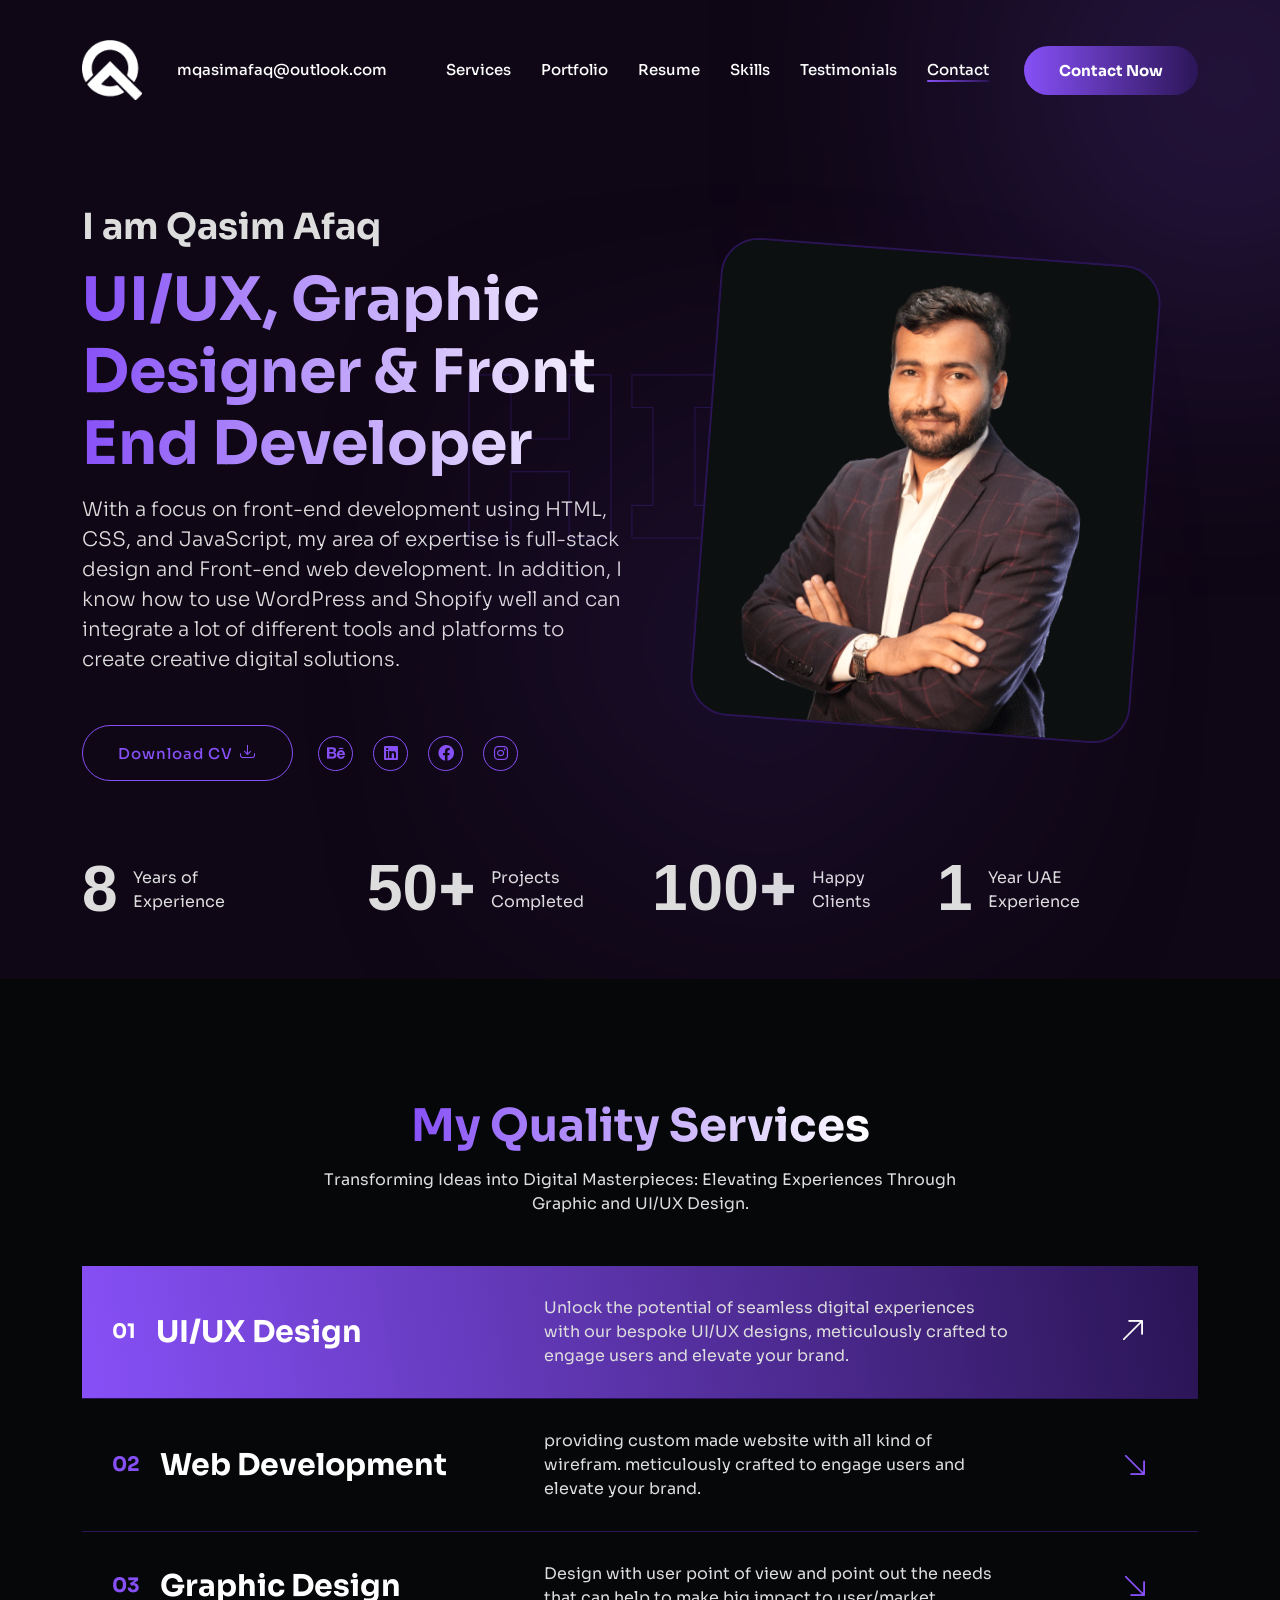
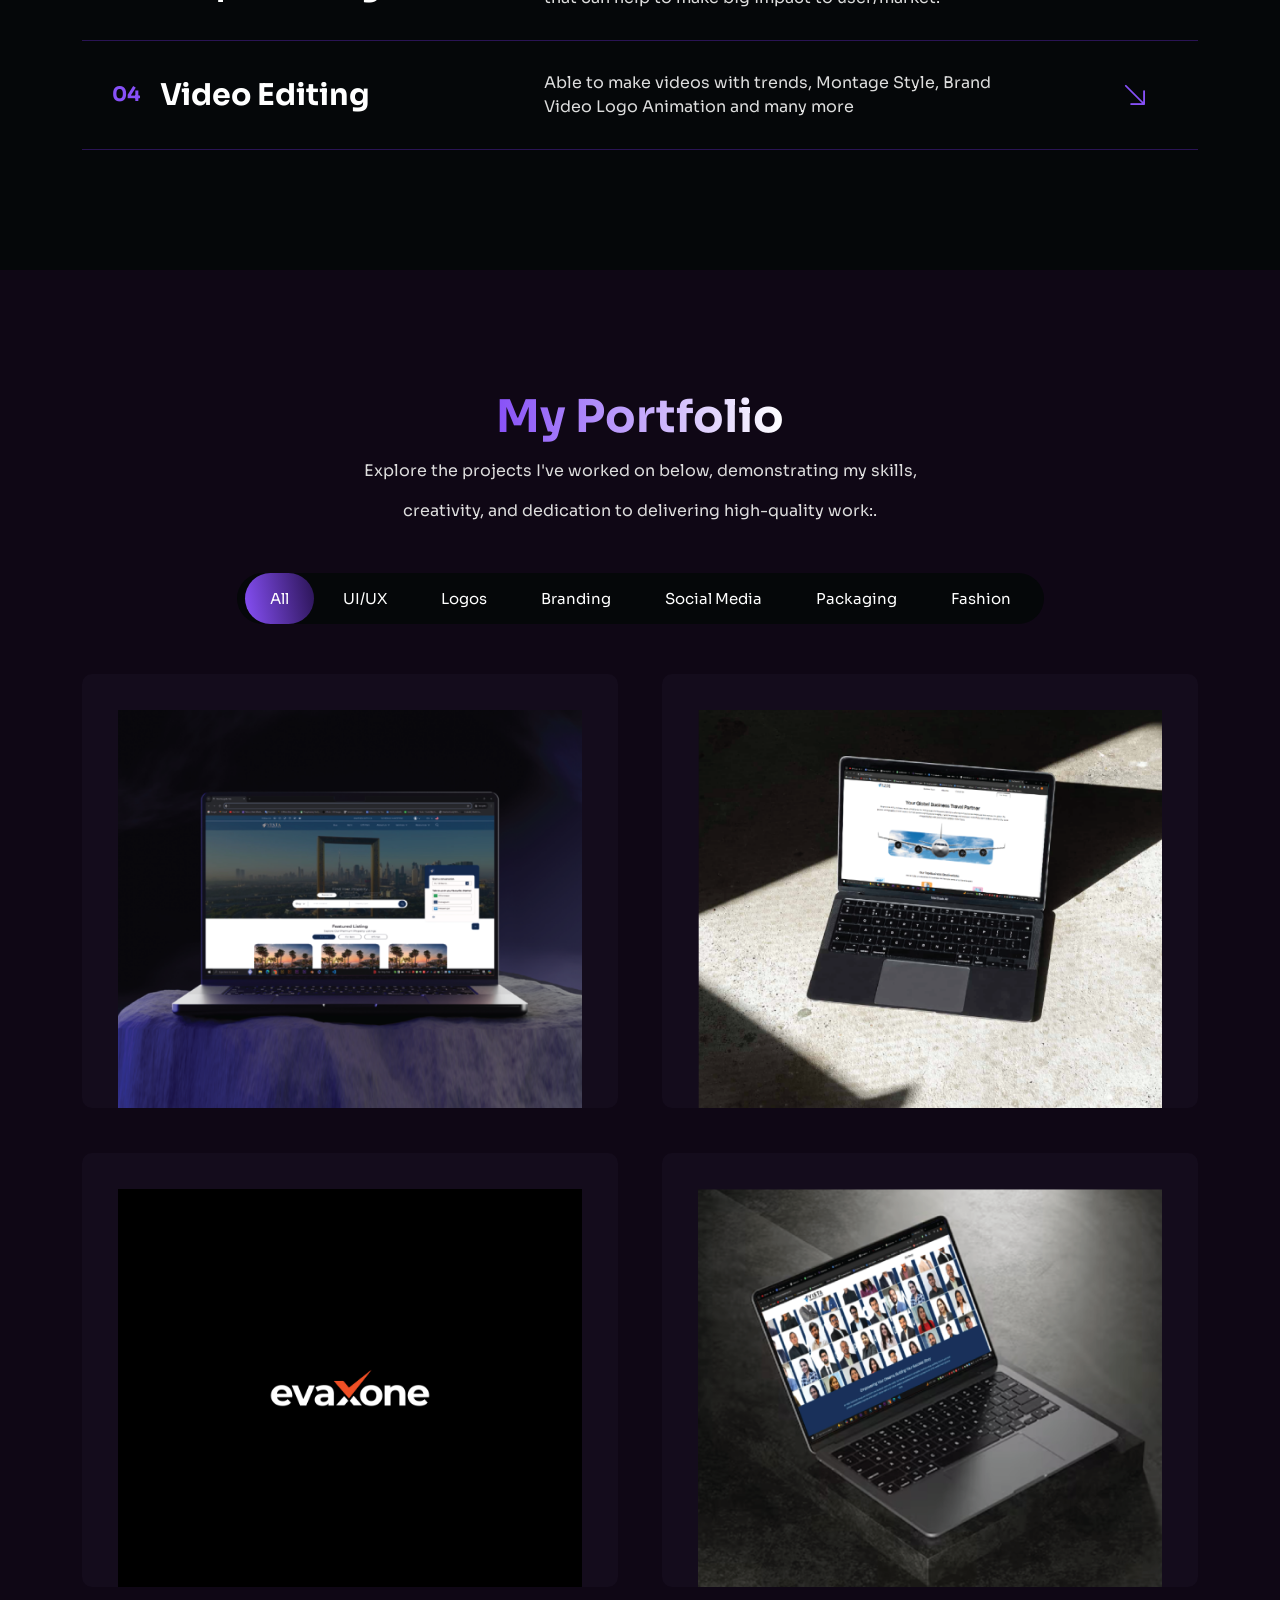
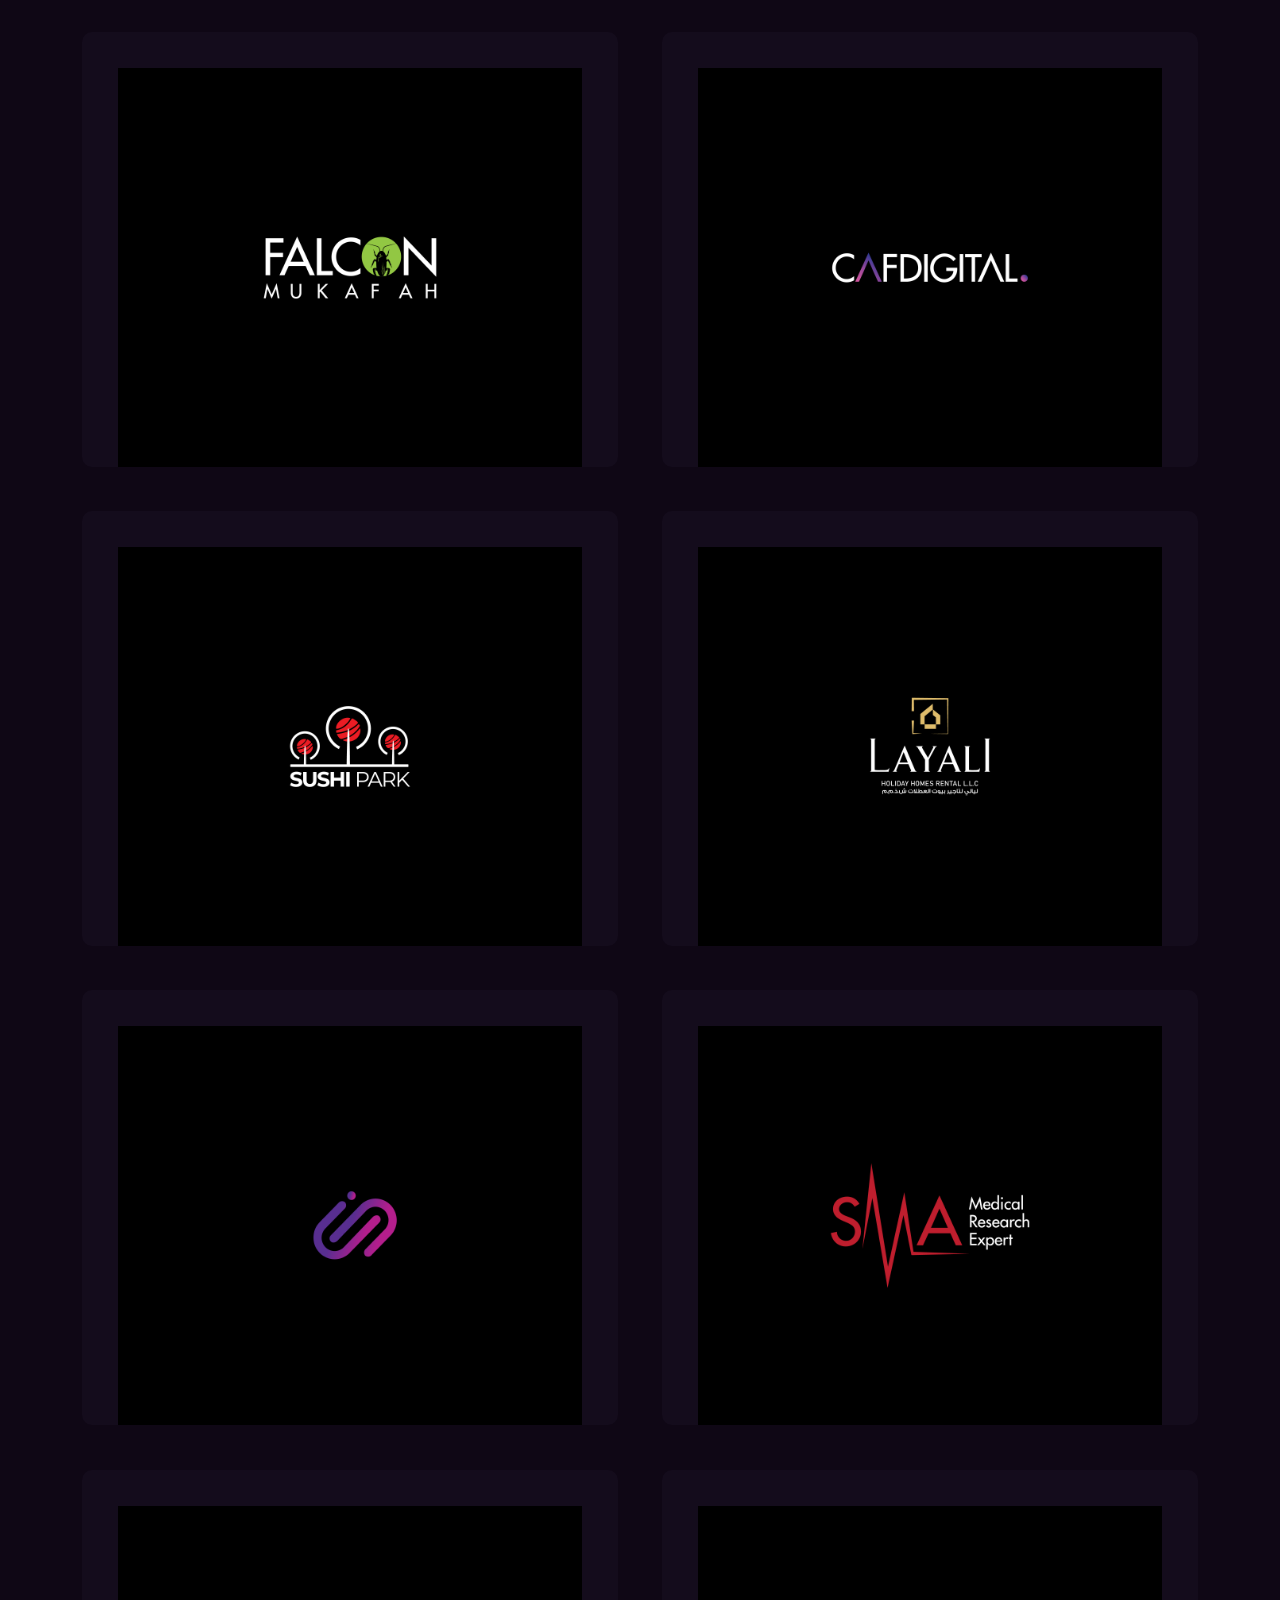
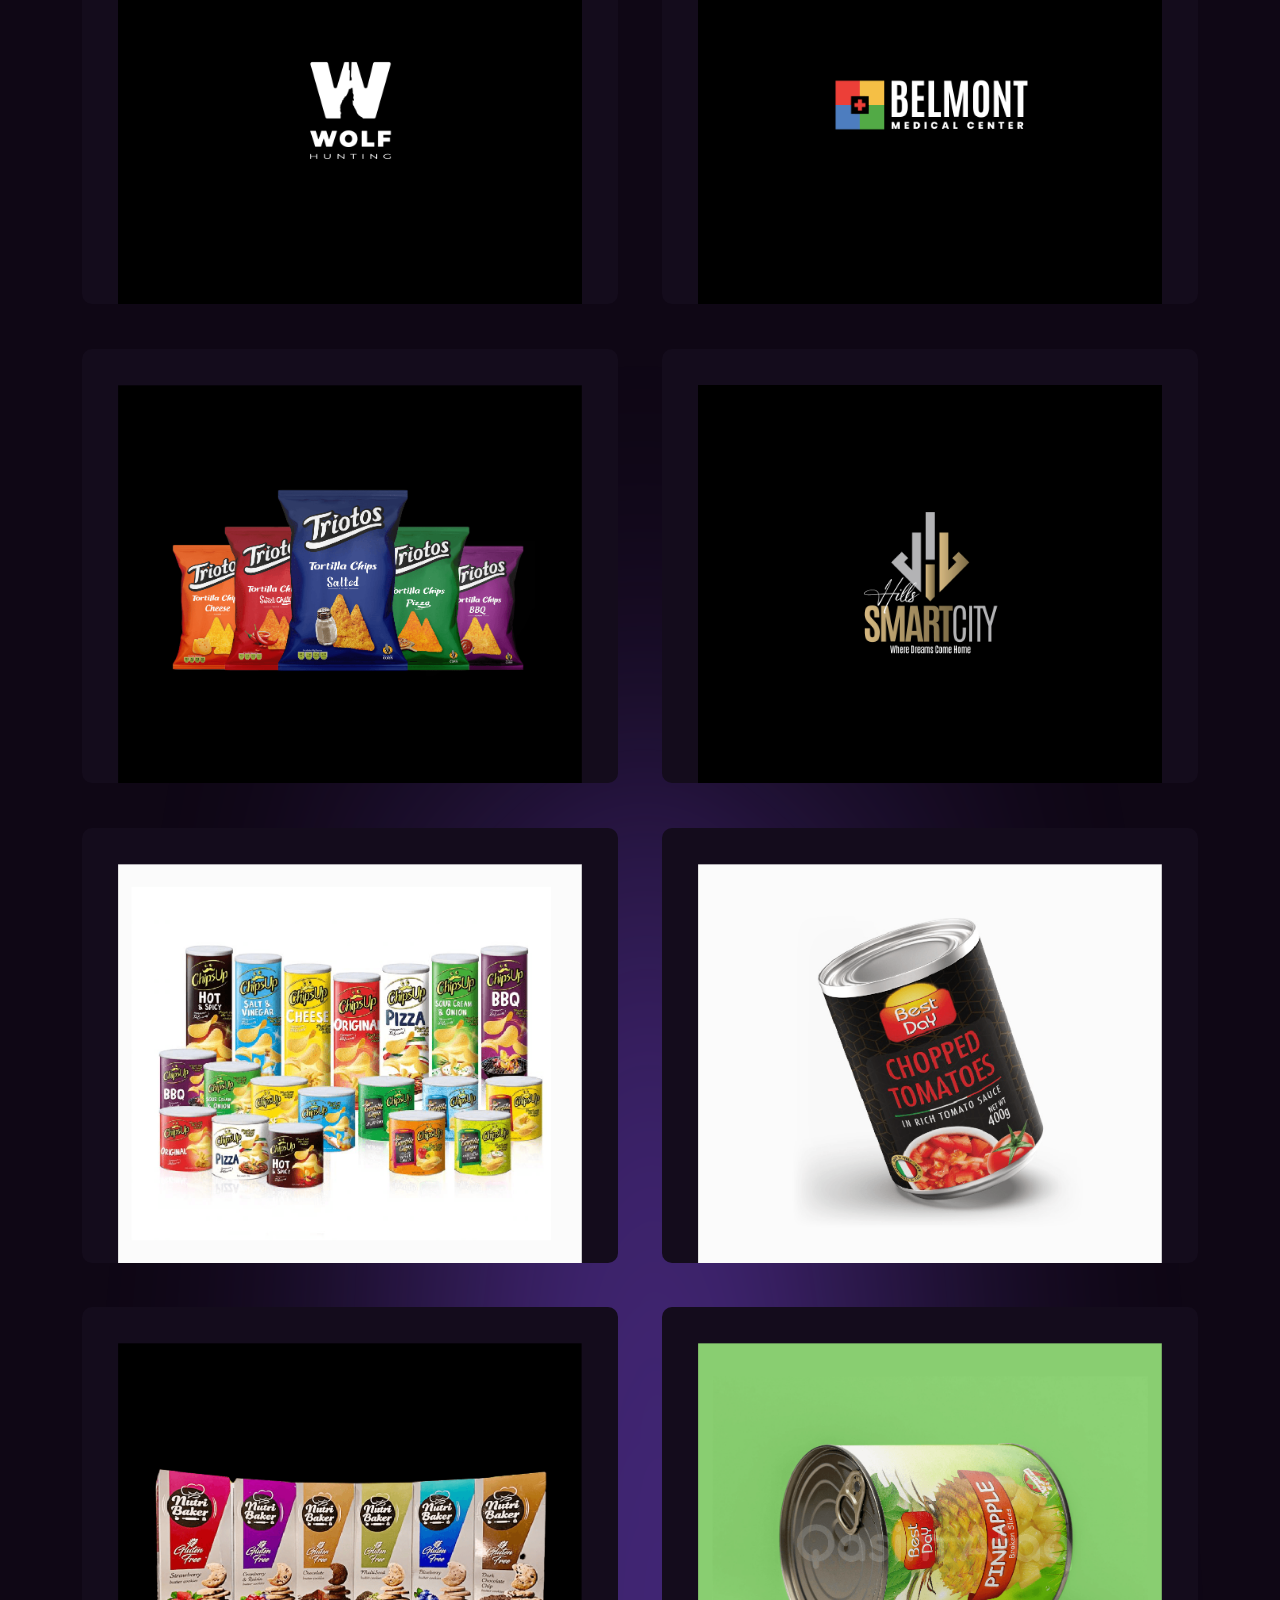
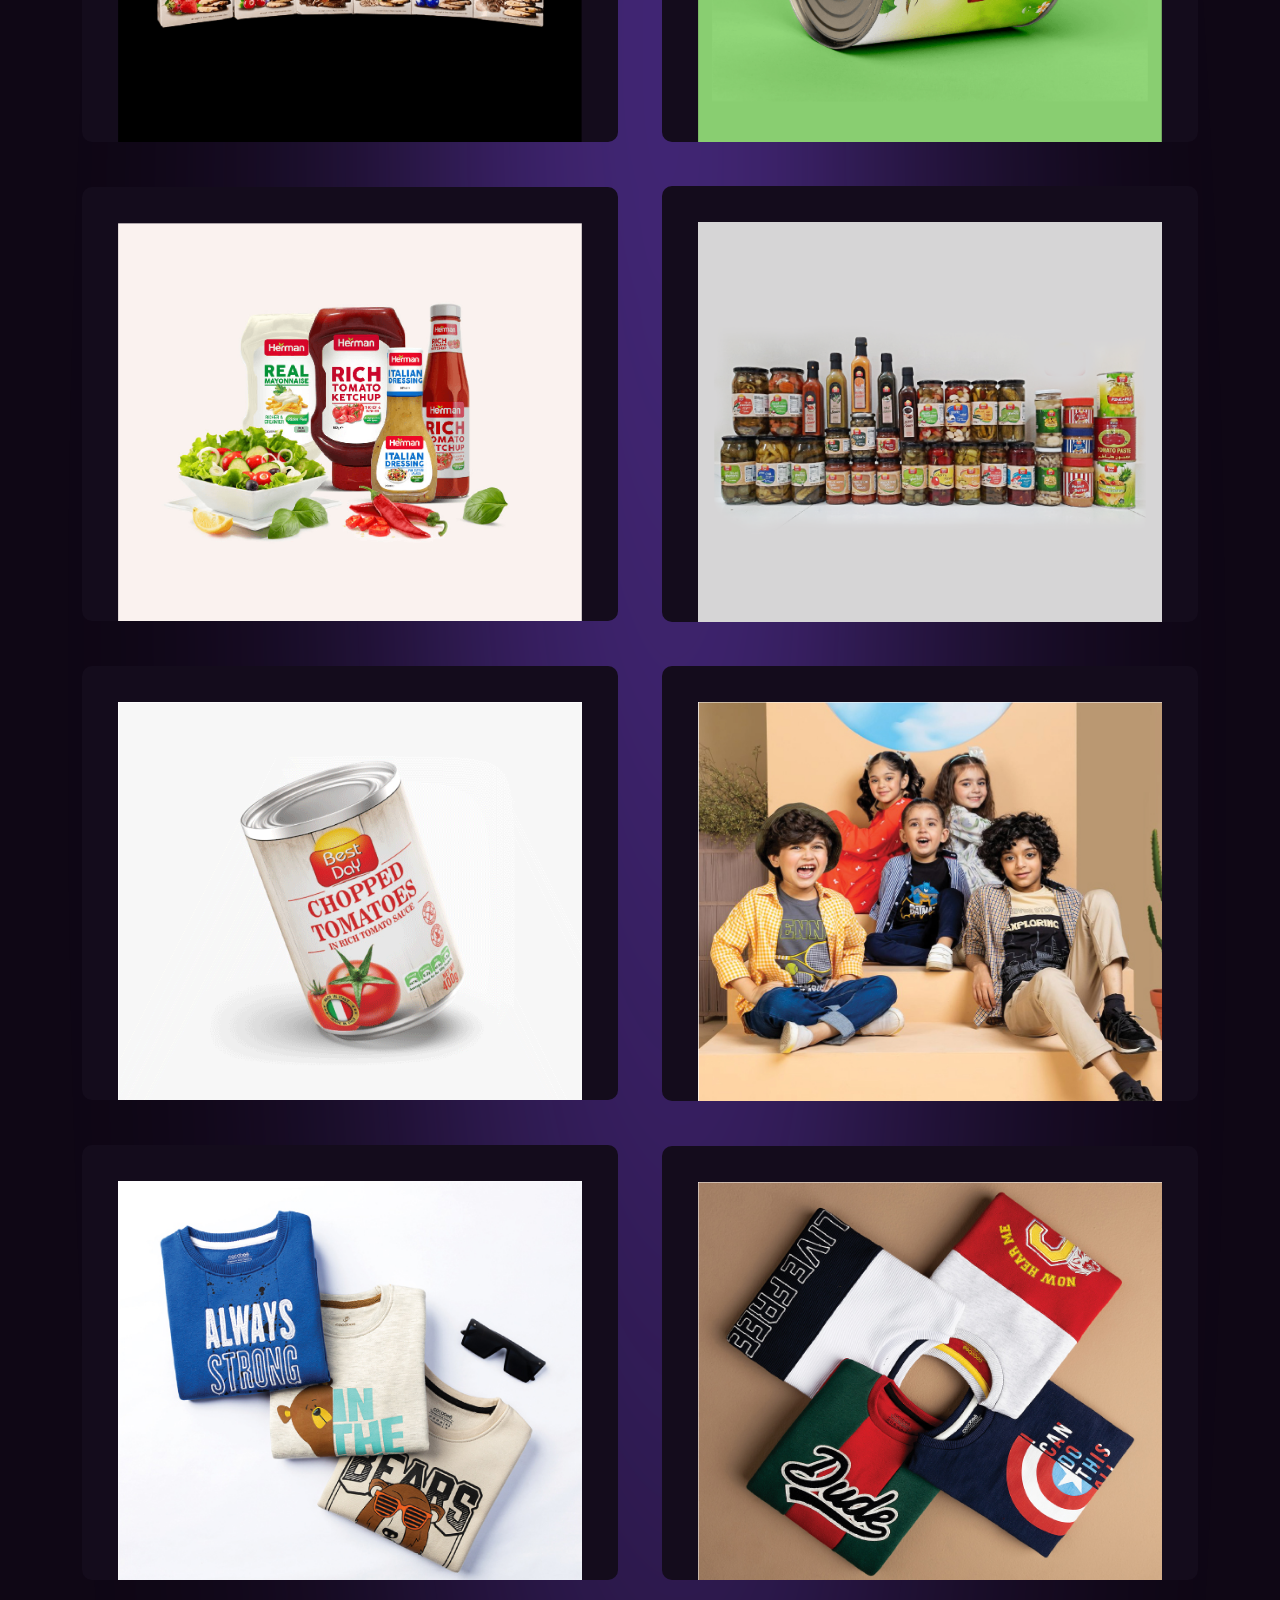
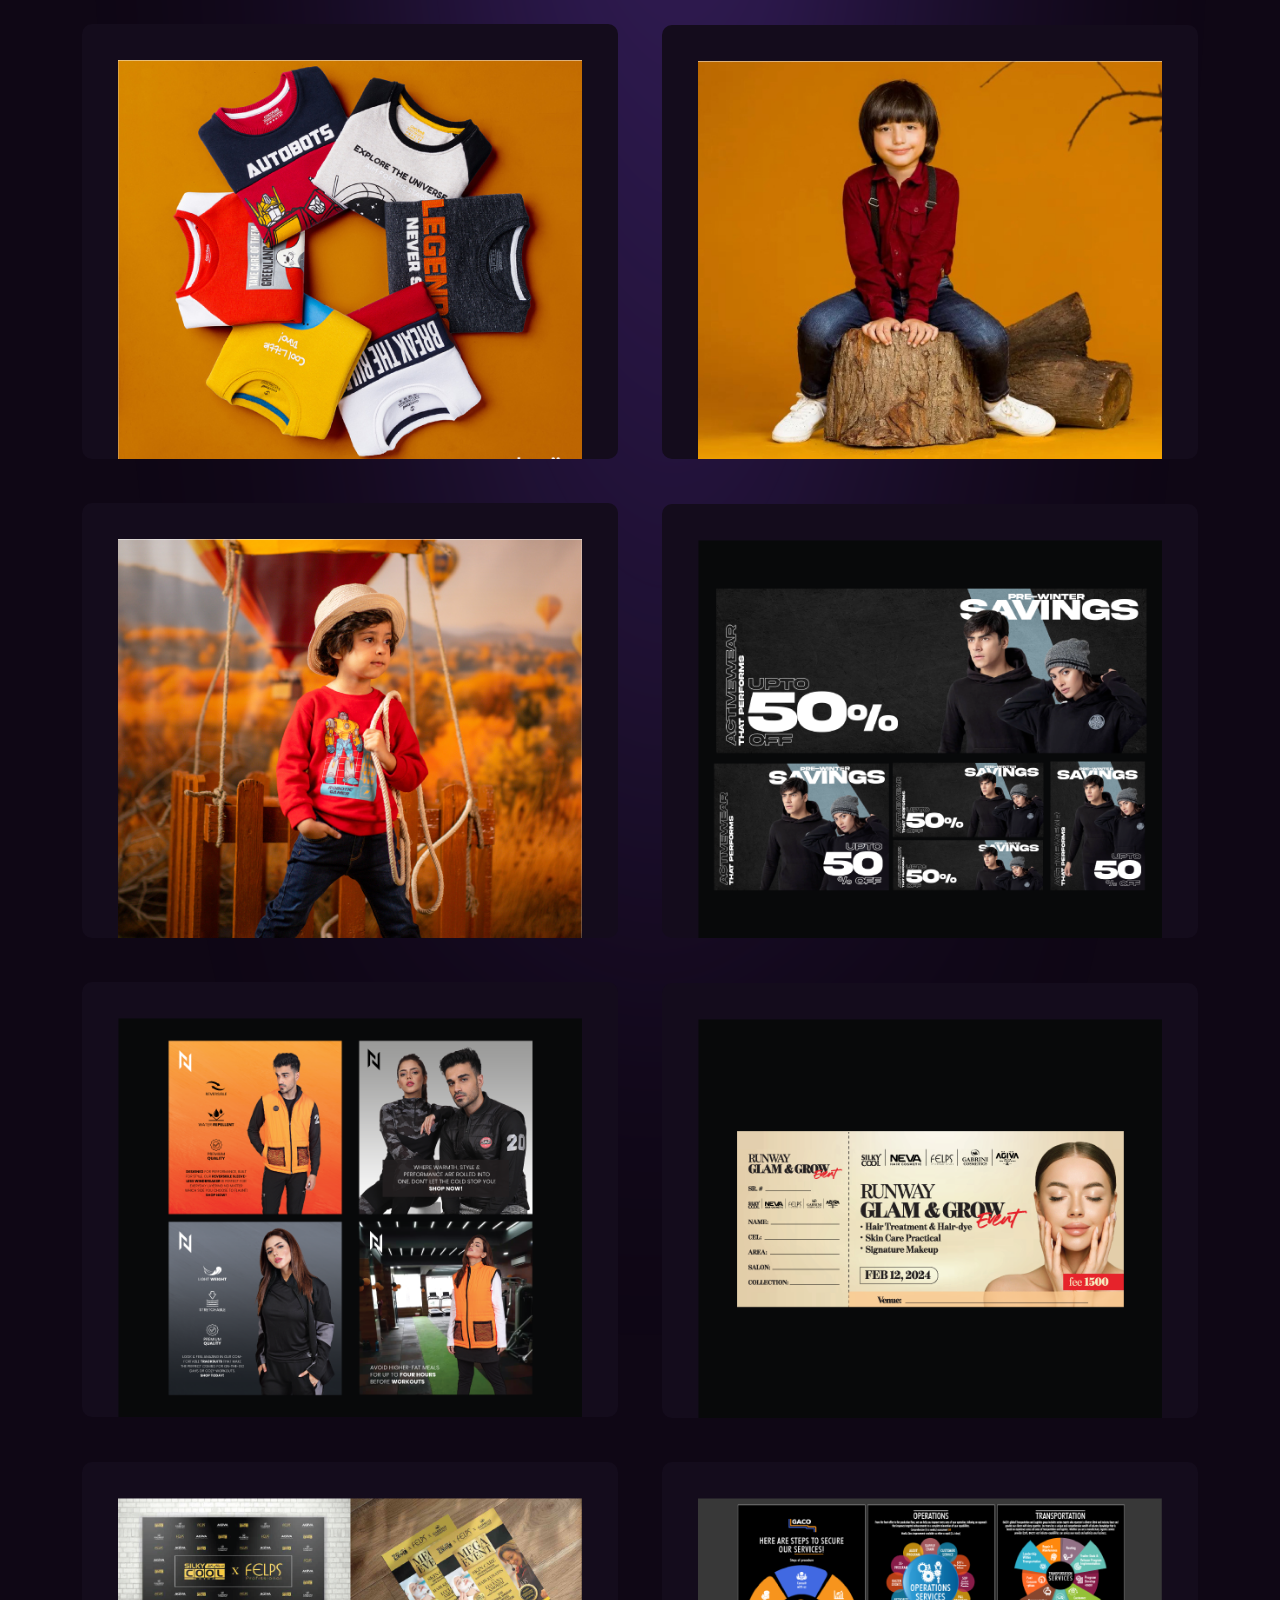
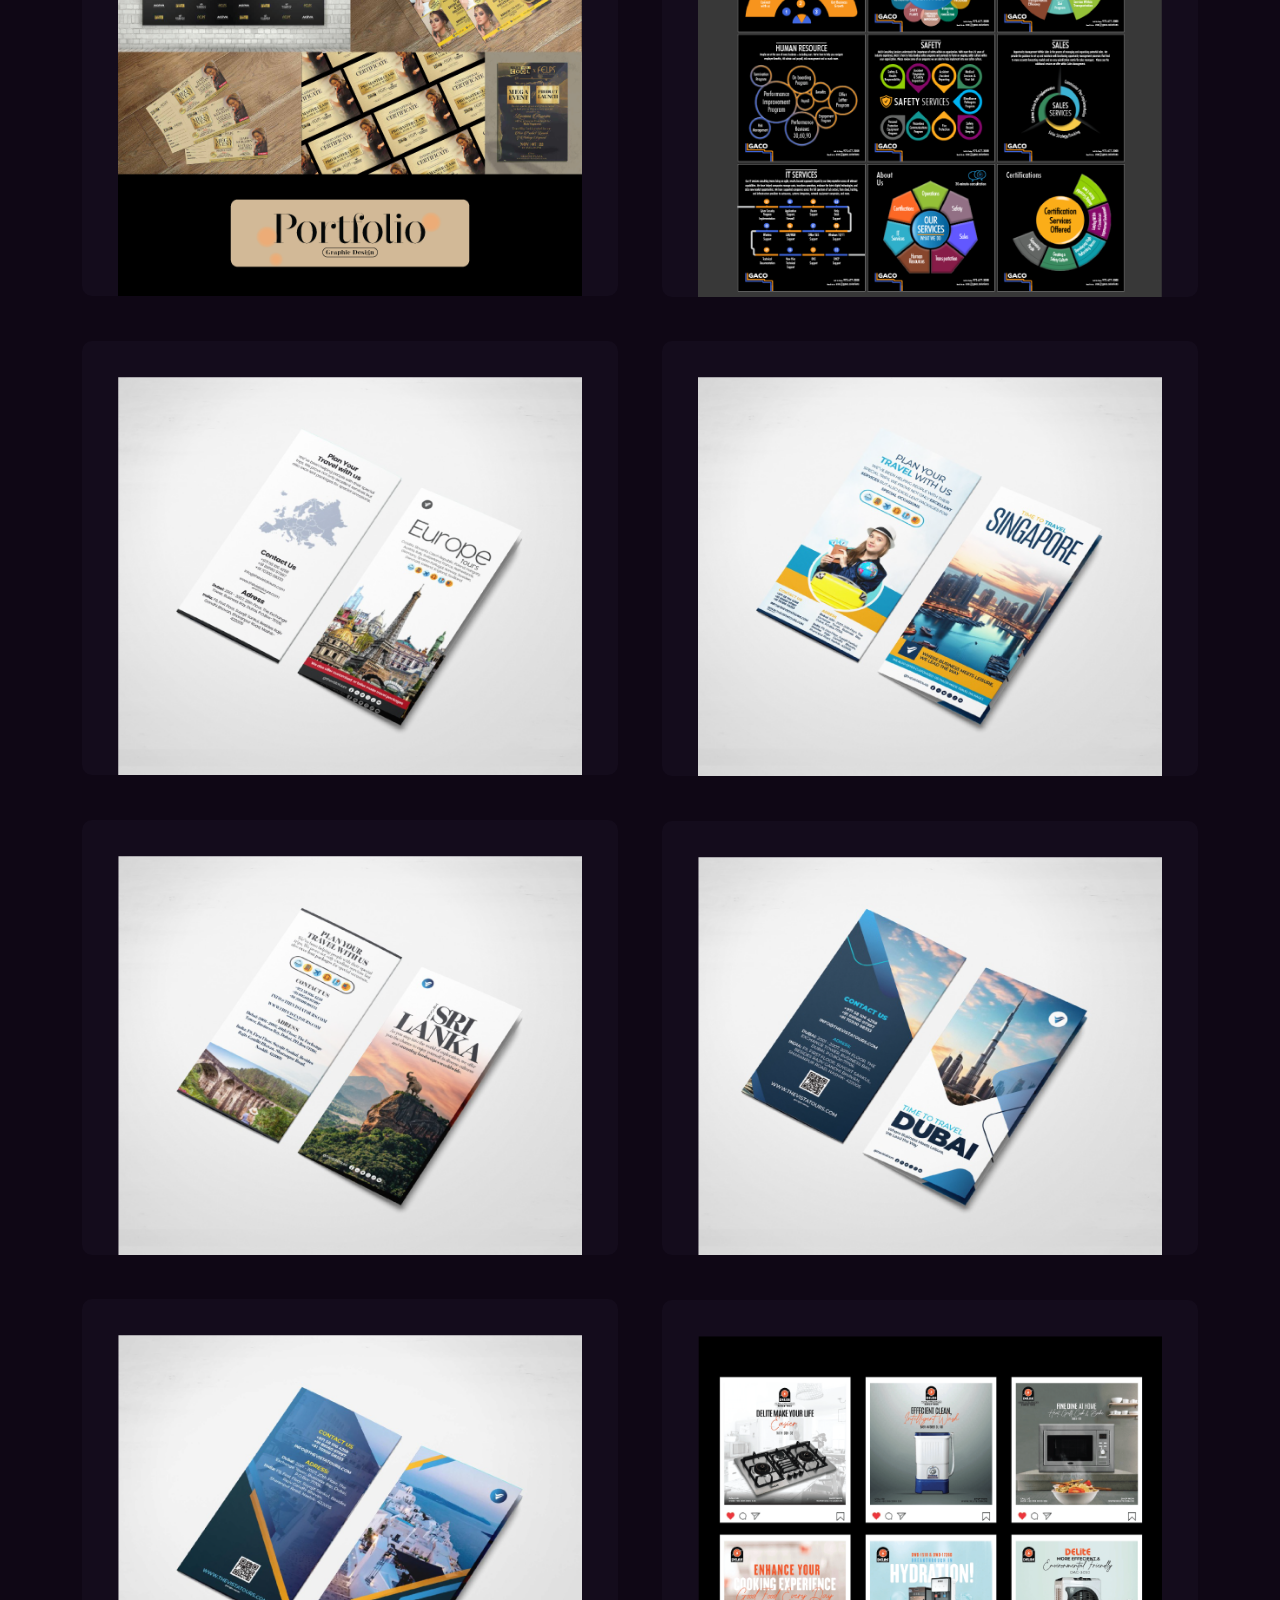
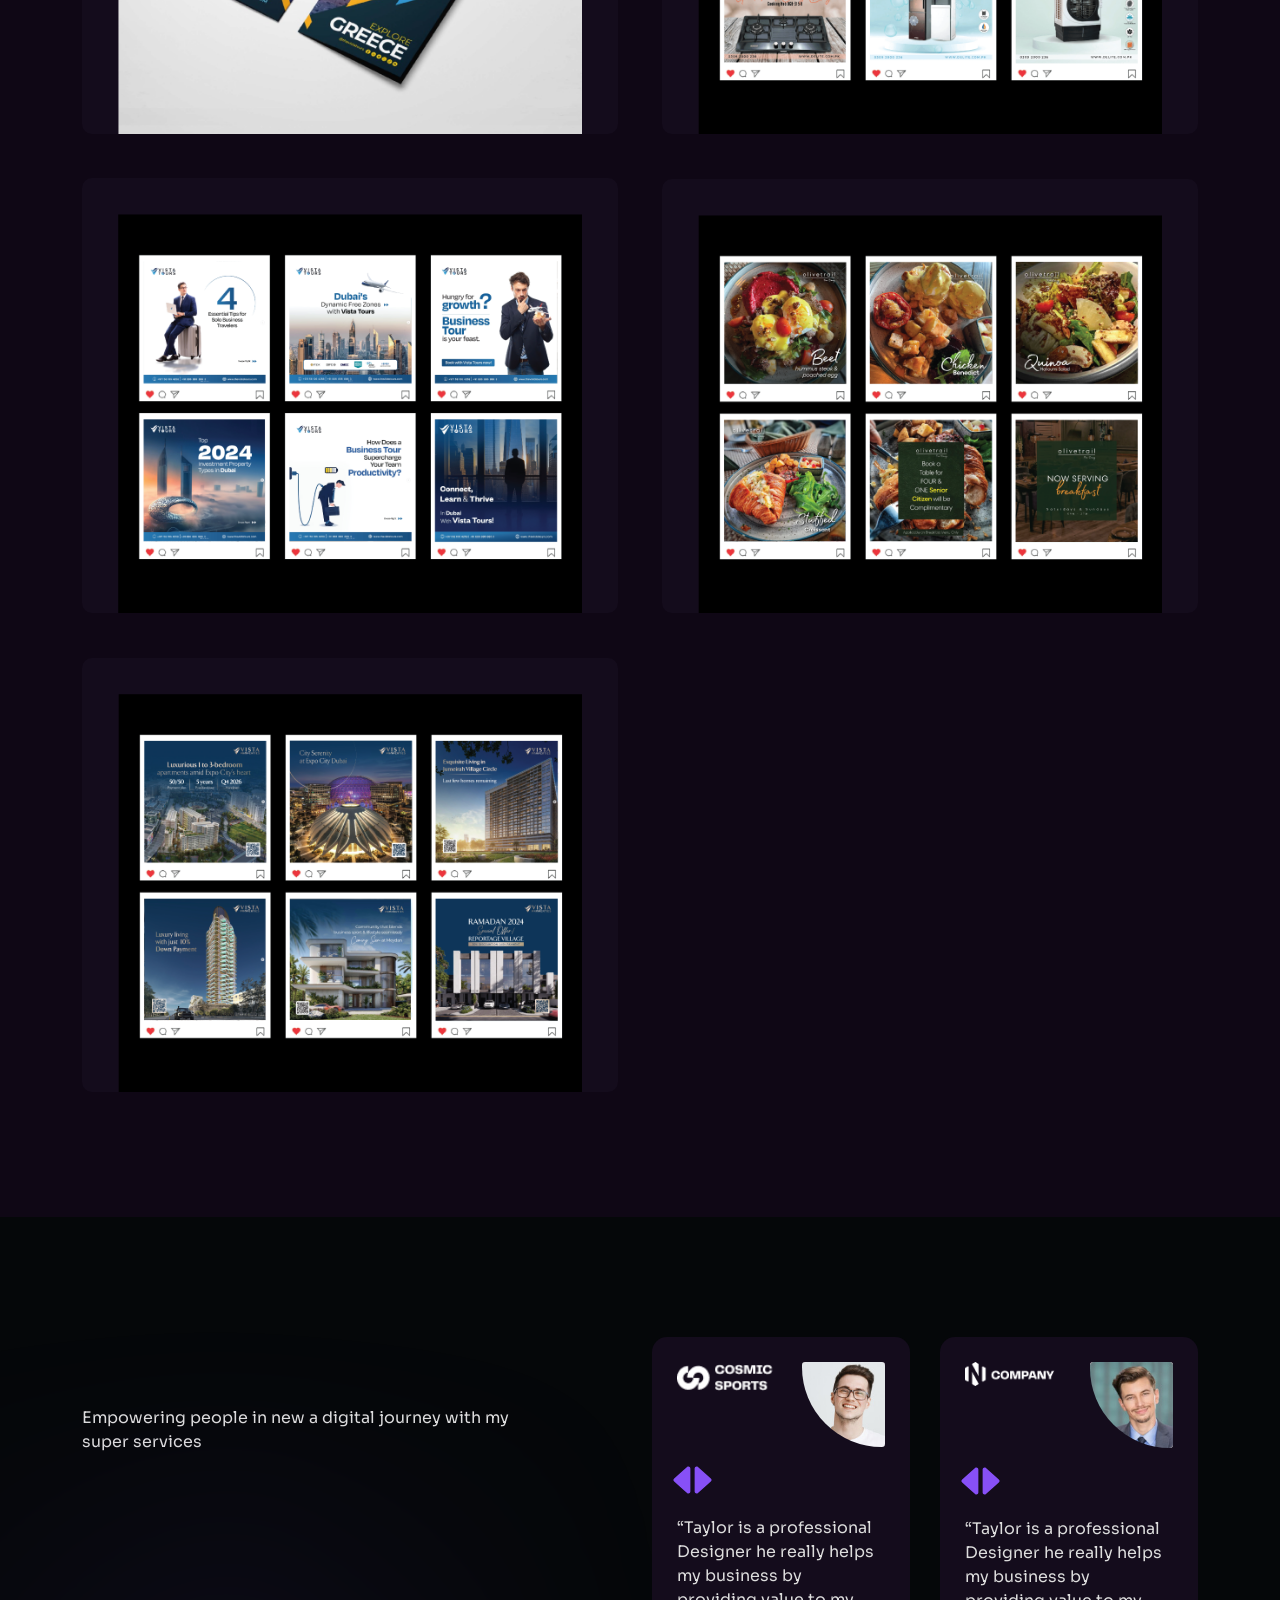
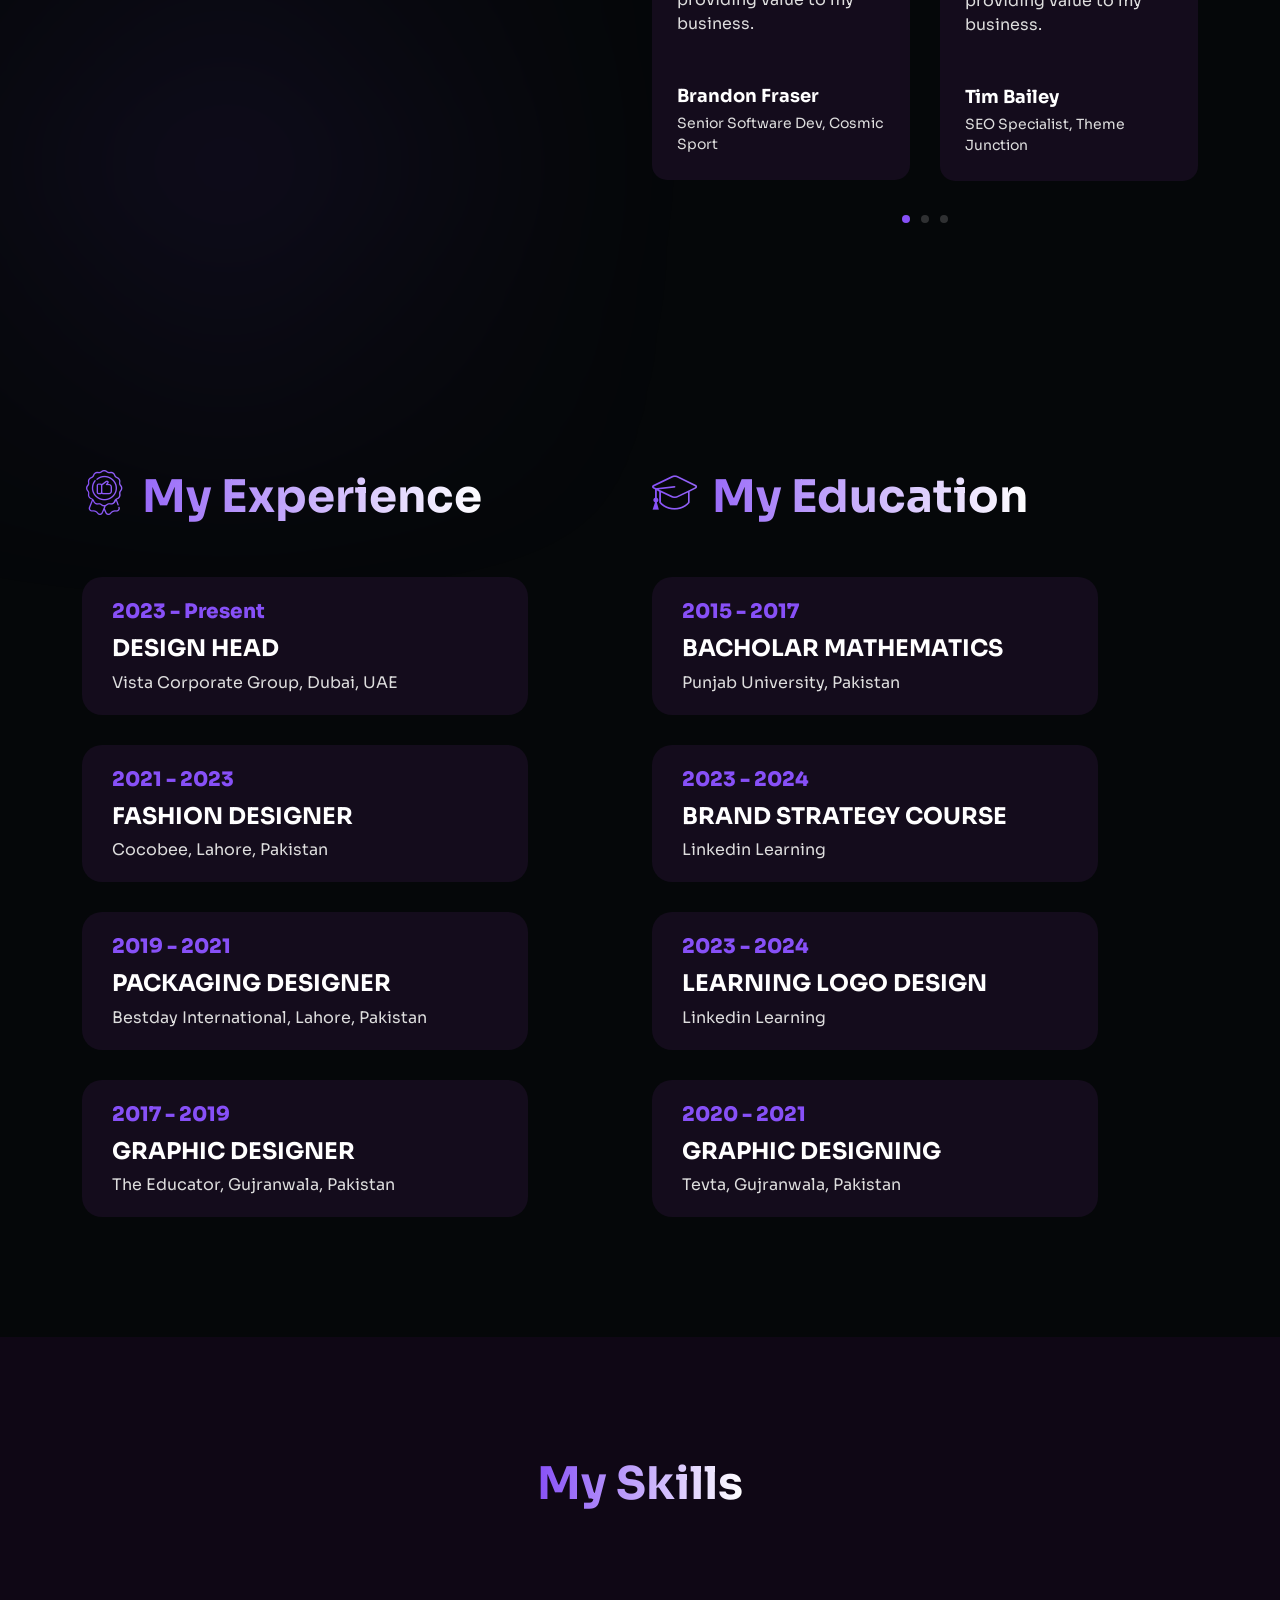
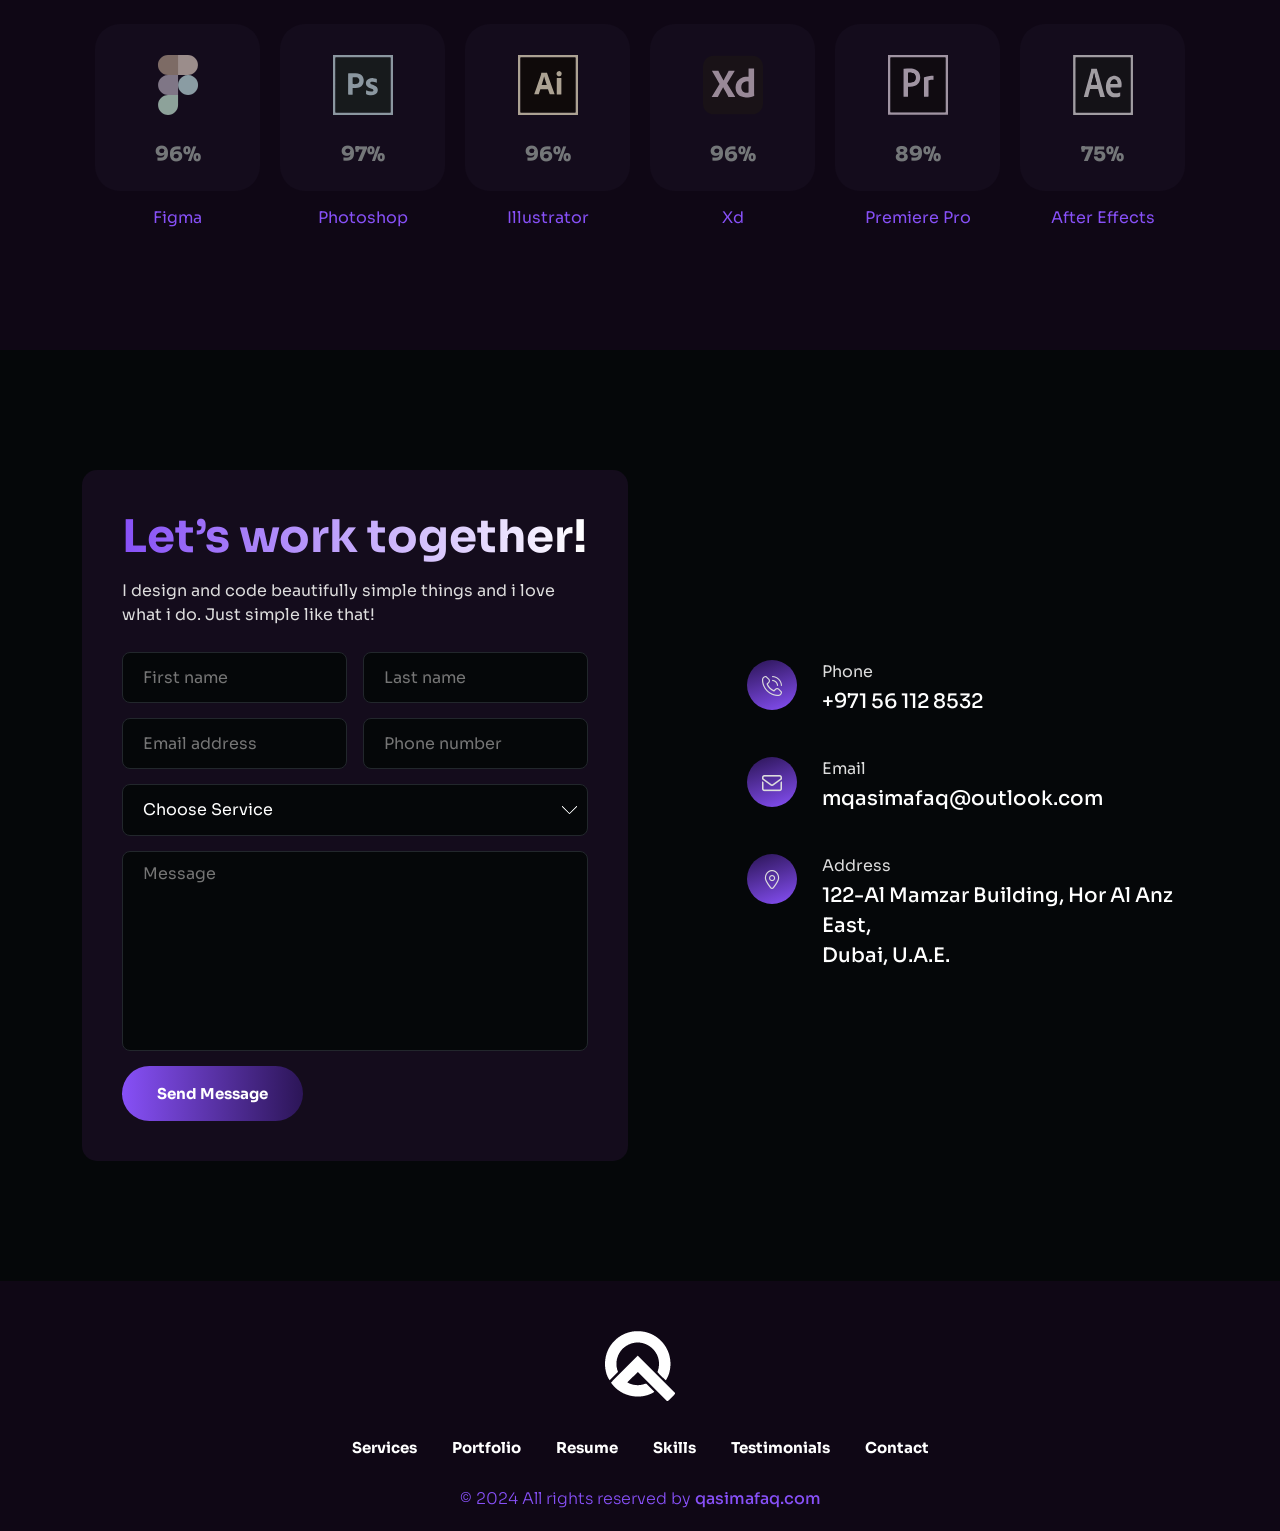
==== commit 05849a86: "index.html" ====
--- a/index.html
+++ b/index.html
@@ -78,7 +78,7 @@
 
                     <div class="header-info-list d-none d-md-inline-block">
                         <ul class="ul-reset">
-                            <li><a href="muhammadgodfather@gmail.com">muhammadgodfather@gmail.com</a></li>
+                            <li><a href="mqasimafaq@outlook.com">mqasimafaq@outlook.com</a></li>
                         </ul>
                     </div>
 
@@ -124,7 +124,7 @@
 
                     <div class="header-info-list d-none d-md-inline-block">
                         <ul class="ul-reset">
-                            <li><a href="mailto:mail@qasimafaq.com">muhammadgodfather@gmail.com</a></li>
+                            <li><a href="mailto:mqasimafaq@outlook.com">mqasimafaq@outlook.com</a></li>
                         </ul>
                     </div>
 
@@ -1537,7 +1537,7 @@
                                     </div>
                                     <div class="text-box">
                                         <p>Email</p>
-                                        <a href="muhammadgodfather@gmail.com">muhammadgodfather@gmail.com</a>
+                                        <a href="mqasimafaq@outlook.com">mqasimafaq@outlook.com</a>
                                     </div>
                                 </li>
                                 <li class="d-flex flex-wrap align-items-center position-relative wow fadeInRight"
